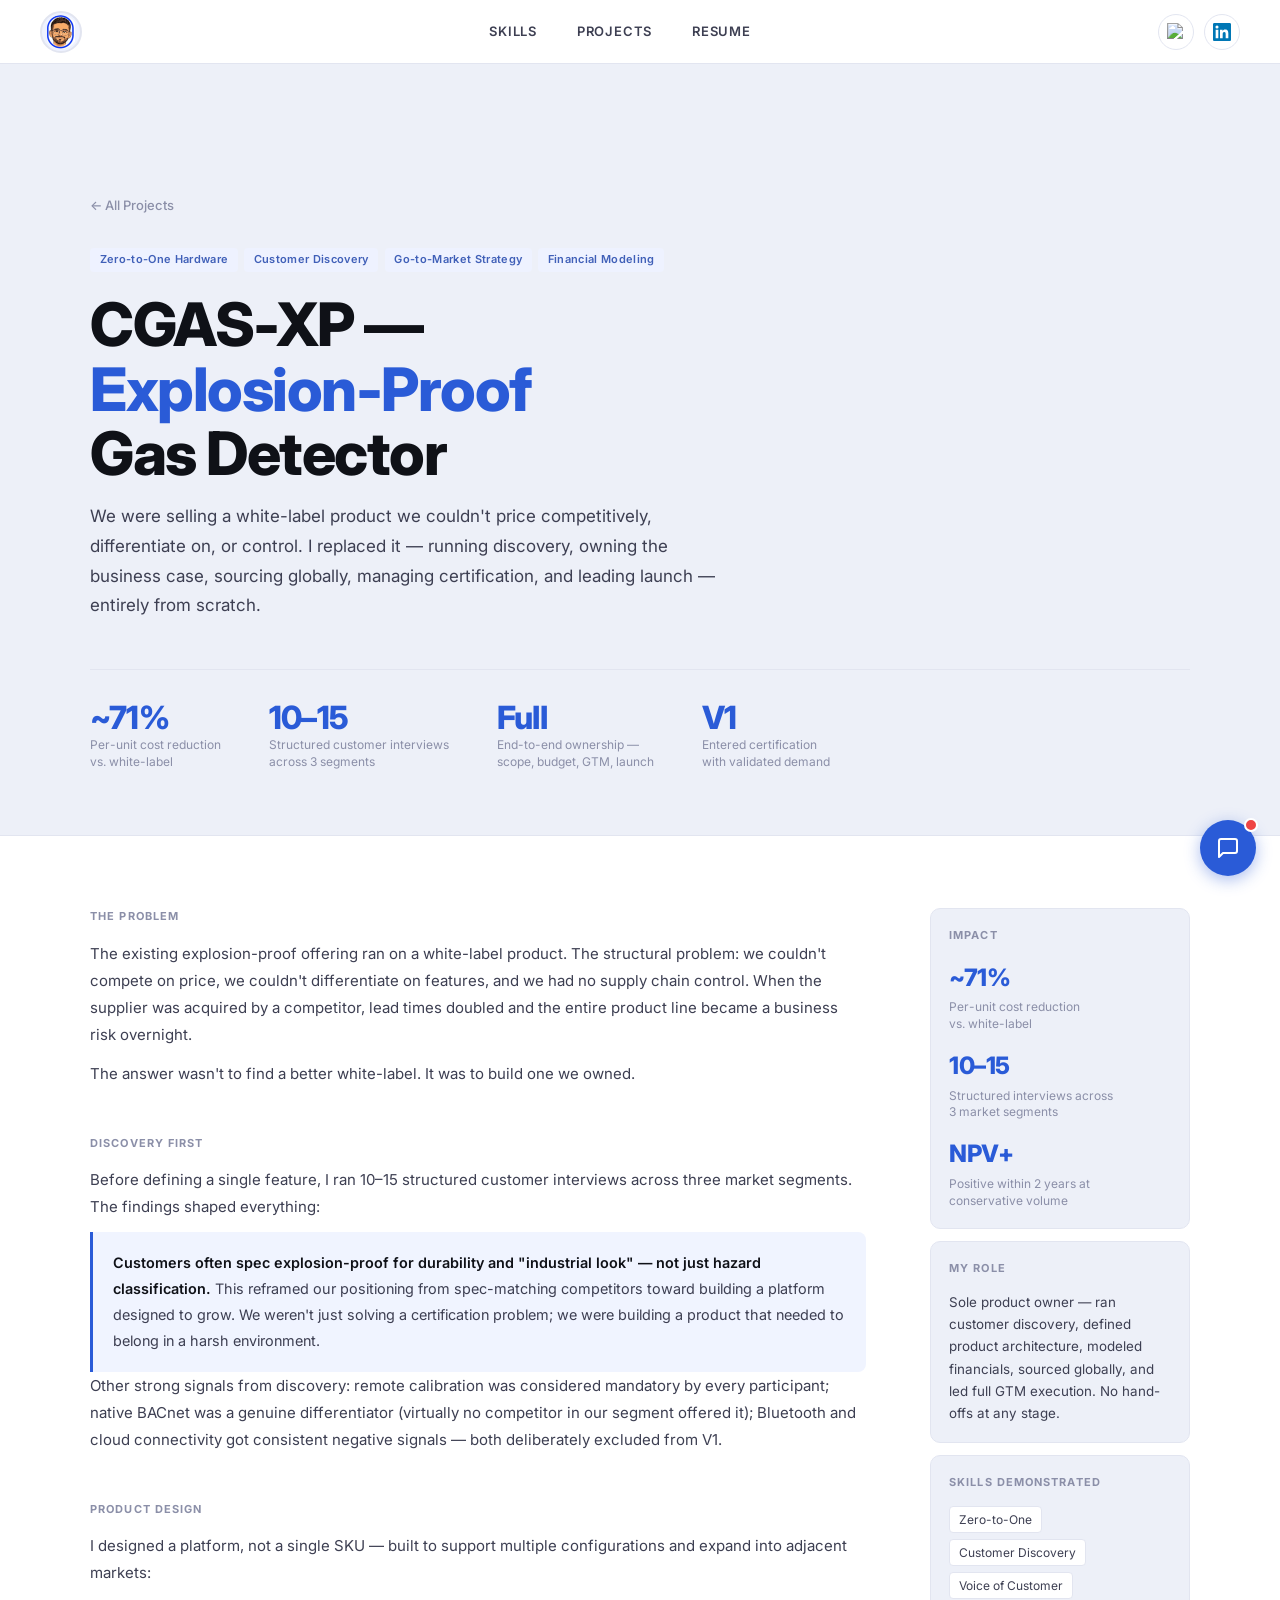
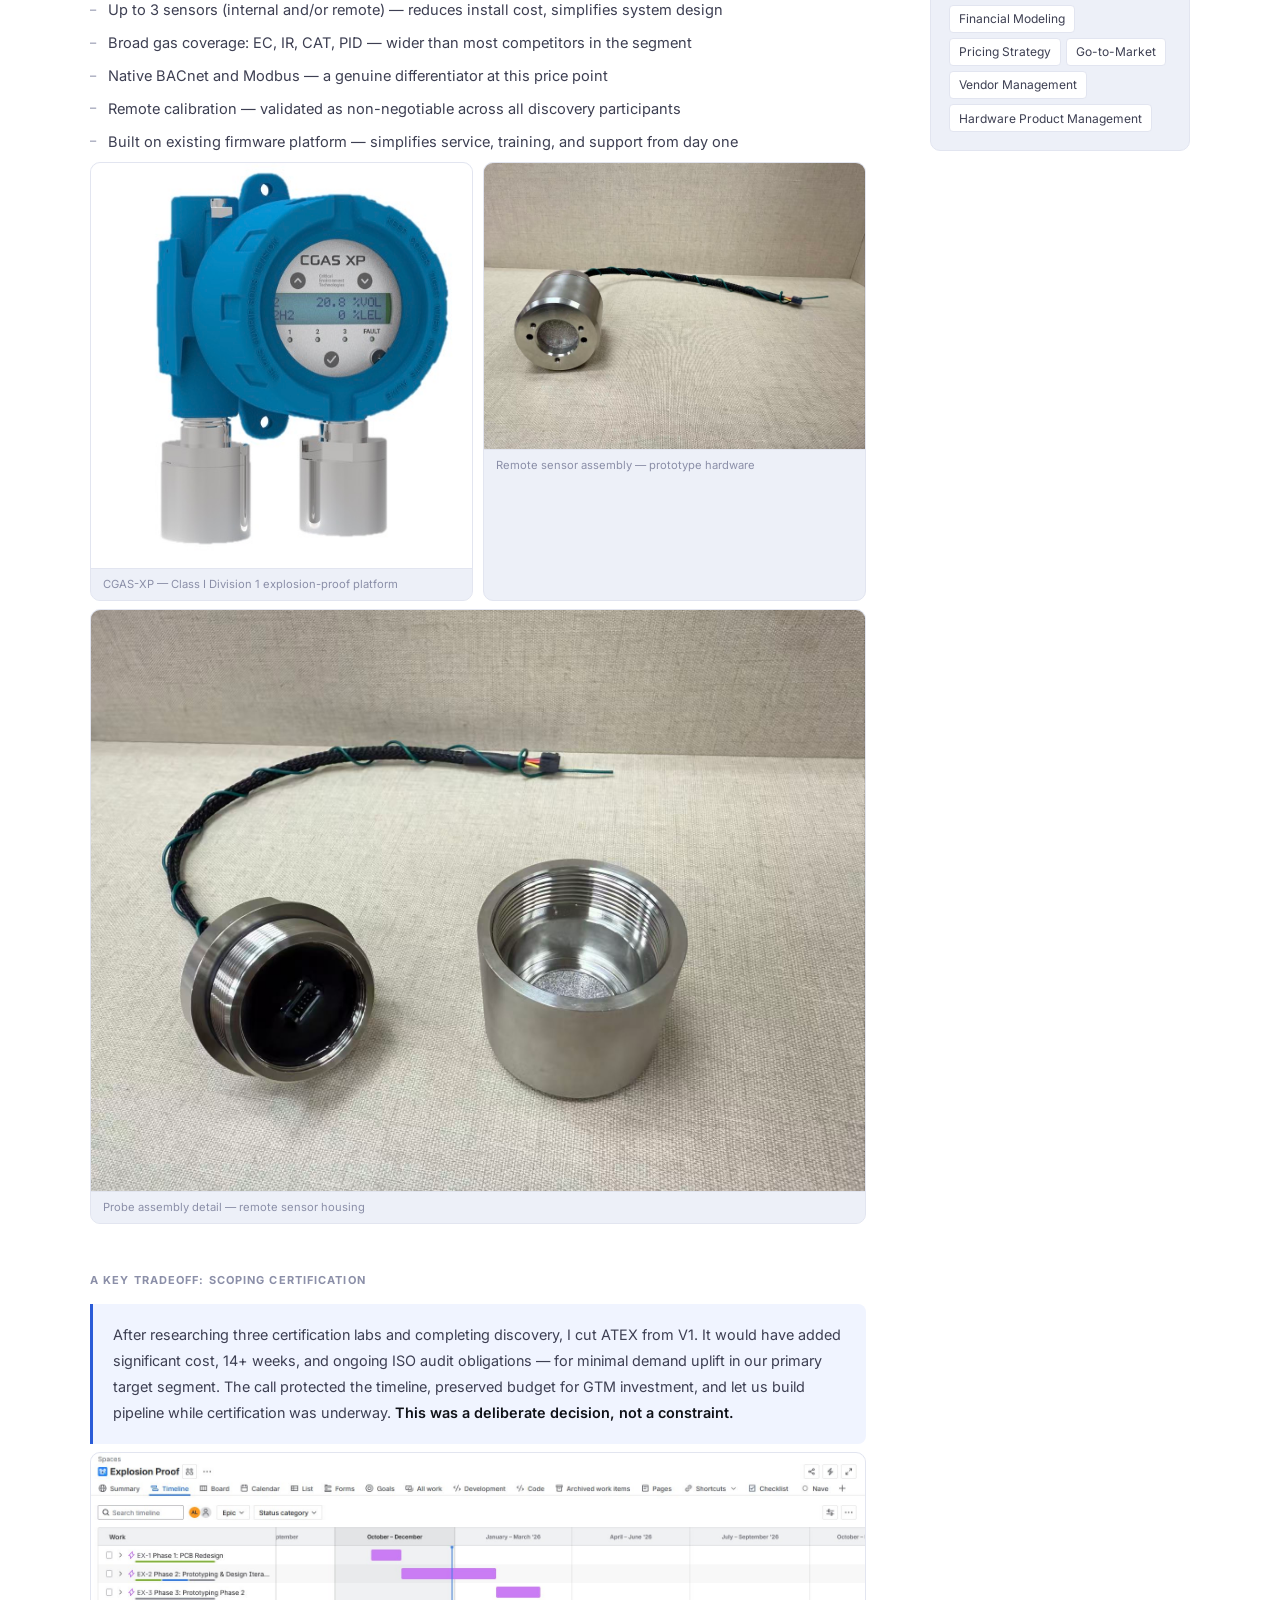
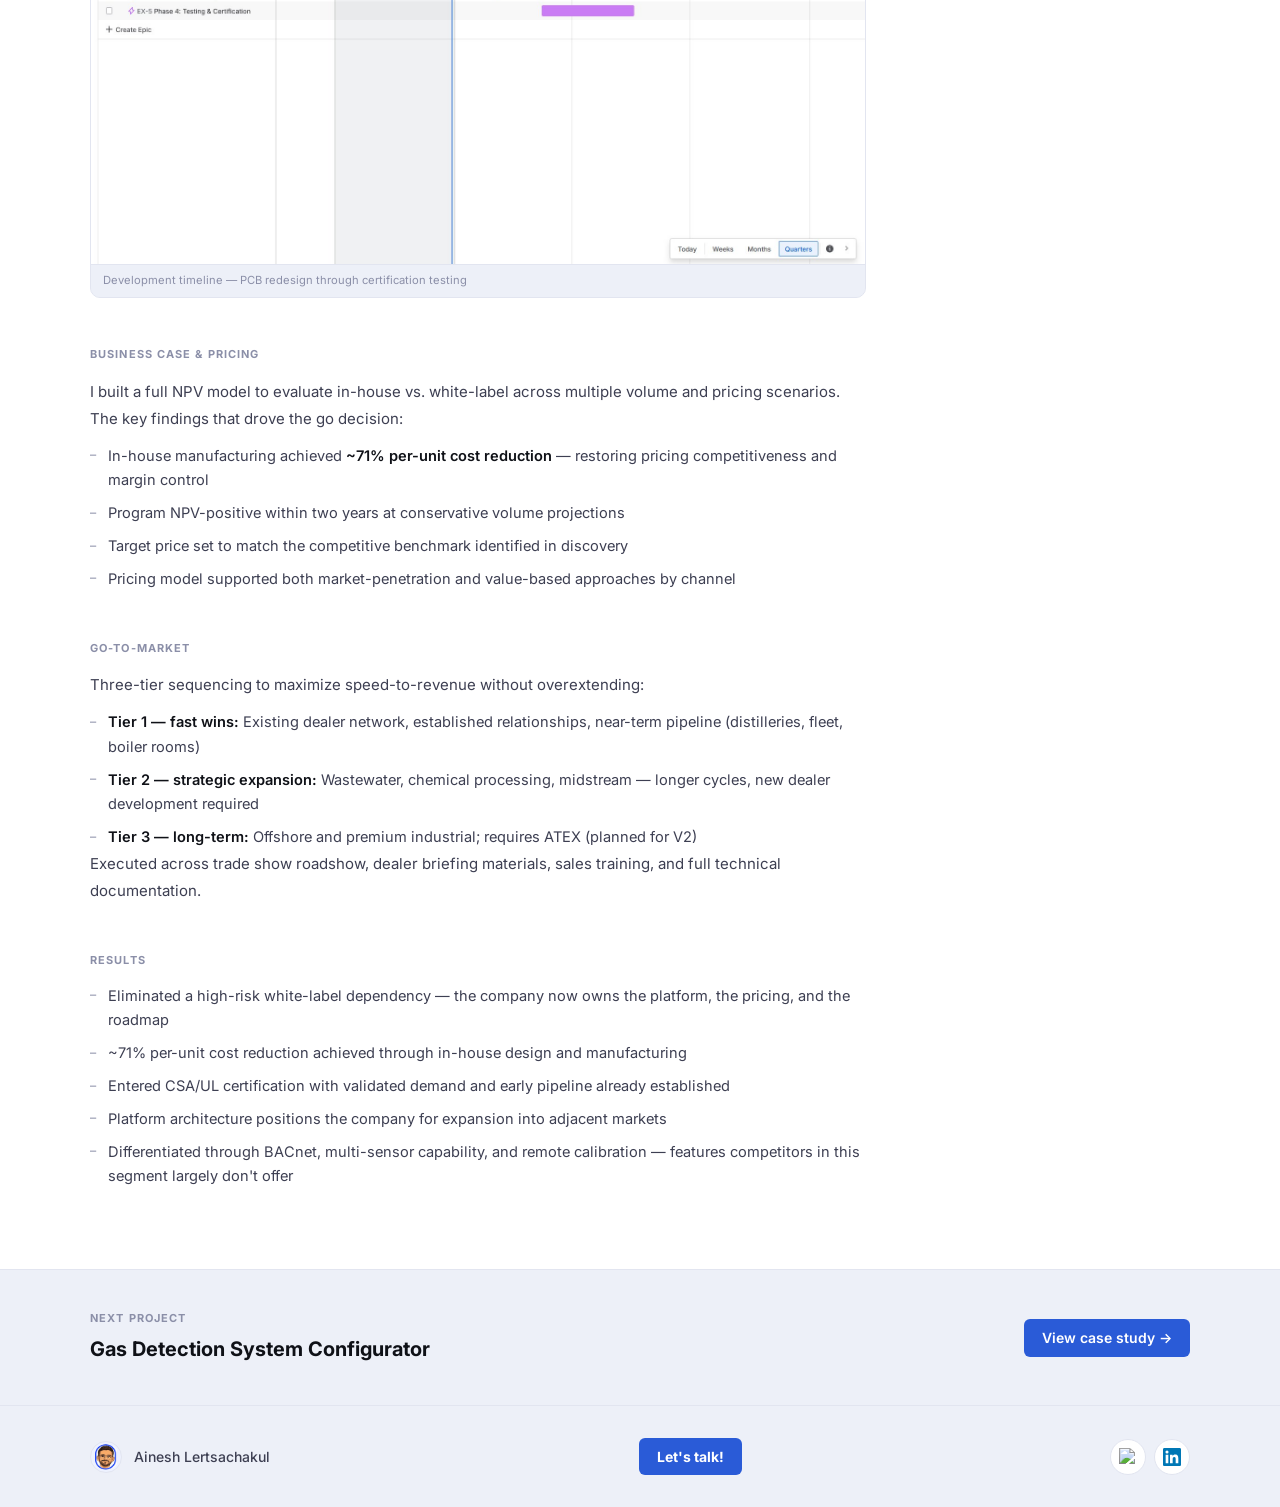
==== work/cgas-xp.html @ ec5f1018 "Add files via upload" ====
<!DOCTYPE html>
<html lang="en">
<head>
<meta charset="UTF-8"/><meta name="viewport" content="width=device-width, initial-scale=1.0"/>
<title>CGAS-XP — Ainesh Lertsachakul</title>
<link rel="preconnect" href="https://fonts.googleapis.com"/>
<link rel="preconnect" href="https://fonts.gstatic.com" crossorigin/>
<link href="https://fonts.googleapis.com/css2?family=Inter:wght@400;500;600;700;800&display=swap" rel="stylesheet"/>
<link rel="stylesheet" href="../style.css"/>
</head>
<body>
<nav class="nav">
  <a href="../index.html" class="nav-logo"><img src="../assets/avatar.png" alt="Ainesh"/></a>
  <div class="nav-center"><a href="../index.html#skills">SKILLS</a><a href="../index.html#projects">PROJECTS</a><a href="../assets/Ainesh_Lertsachakul_Resume.pdf" download="Ainesh_Lertsachakul_Resume.pdf">RESUME</a></div>
  <div class="nav-right"><a href="mailto:ainesh8@gmail.com" class="nav-icon-btn"><img src="https://cdn.prod.website-files.com/696c561ca54b8c3b01a6b89a/697062b238d113175ac10a79_vecteezy_gmail-png-icon_16716465.png" alt="Gmail"/></a><a href="https://www.linkedin.com/in/aineshlertsachakul/" target="_blank" class="nav-icon-btn"><svg viewBox="0 0 24 24" width="18" height="18" fill="#0077b5"><path d="M20.447 20.452h-3.554v-5.569c0-1.328-.027-3.037-1.852-3.037-1.853 0-2.136 1.445-2.136 2.939v5.667H9.351V9h3.414v1.561h.046c.477-.9 1.637-1.85 3.37-1.85 3.601 0 4.267 2.37 4.267 5.455v6.286zM5.337 7.433a2.062 2.062 0 01-2.063-2.065 2.064 2.064 0 112.063 2.065zm1.782 13.019H3.555V9h3.564v11.452zM22.225 0H1.771C.792 0 0 .774 0 1.729v20.542C0 23.227.792 24 1.771 24h20.451C23.2 24 24 23.227 24 22.271V1.729C24 .774 23.2 0 22.222 0h.003z"/></svg></a></div>
</nav>

<header class="case-hero">
  <div class="case-hero-inner">
    <a href="../index.html#projects" class="back">← All Projects</a>
    <div class="case-tags"><span class="case-tag">Zero-to-One Hardware</span><span class="case-tag">Customer Discovery</span><span class="case-tag">Go-to-Market Strategy</span><span class="case-tag">Financial Modeling</span></div>
    <h1 class="case-h1">CGAS-XP —<br><span class="blue">Explosion-Proof</span><br>Gas Detector</h1>
    <p class="case-sub">We were selling a white-label product we couldn't price competitively, differentiate on, or control. I replaced it — running discovery, owning the business case, sourcing globally, managing certification, and leading launch — entirely from scratch.</p>
    <div class="case-kpis">
      <div class="kpi"><span class="kpi-n">~71%</span><span class="kpi-l">Per-unit cost reduction<br>vs. white-label</span></div>
      <div class="kpi"><span class="kpi-n">10–15</span><span class="kpi-l">Structured customer interviews<br>across 3 segments</span></div>
      <div class="kpi"><span class="kpi-n">Full</span><span class="kpi-l">End-to-end ownership —<br>scope, budget, GTM, launch</span></div>
      <div class="kpi"><span class="kpi-n">V1</span><span class="kpi-l">Entered certification<br>with validated demand</span></div>
    </div>
  </div>
</header>

<section class="case-body">
  <div class="case-layout">
    <div class="case-main">

      <div class="cs">
        <h2>The Problem</h2>
        <p>The existing explosion-proof offering ran on a white-label product. The structural problem: we couldn't compete on price, we couldn't differentiate on features, and we had no supply chain control. When the supplier was acquired by a competitor, lead times doubled and the entire product line became a business risk overnight.</p>
        <p>The answer wasn't to find a better white-label. It was to build one we owned.</p>
      </div>

      <div class="cs">
        <h2>Discovery First</h2>
        <p>Before defining a single feature, I ran 10–15 structured customer interviews across three market segments. The findings shaped everything:</p>
        <div class="callout">
          <p><strong>Customers often spec explosion-proof for durability and "industrial look" — not just hazard classification.</strong> This reframed our positioning from spec-matching competitors toward building a platform designed to grow. We weren't just solving a certification problem; we were building a product that needed to belong in a harsh environment.</p>
        </div>
        <p>Other strong signals from discovery: remote calibration was considered mandatory by every participant; native BACnet was a genuine differentiator (virtually no competitor in our segment offered it); Bluetooth and cloud connectivity got consistent negative signals — both deliberately excluded from V1.</p>
      </div>

      <div class="cs">
        <h2>Product Design</h2>
        <p>I designed a platform, not a single SKU — built to support multiple configurations and expand into adjacent markets:</p>
        <ul>
          <li>Up to 3 sensors (internal and/or remote) — reduces install cost, simplifies system design</li>
          <li>Broad gas coverage: EC, IR, CAT, PID — wider than most competitors in the segment</li>
          <li>Native BACnet and Modbus — a genuine differentiator at this price point</li>
          <li>Remote calibration — validated as non-negotiable across all discovery participants</li>
          <li>Built on existing firmware platform — simplifies service, training, and support from day one</li>
        </ul>
        <div class="img-2col">
          <figure class="cs-img"><img src="../assets/cgas-xp-render.jpg" alt="CGAS-XP" loading="lazy"/><figcaption>CGAS-XP — Class I Division 1 explosion-proof platform</figcaption></figure>
          <figure class="cs-img"><img src="../assets/cgas-probe-1.jpg" alt="Remote sensor probe" loading="lazy"/><figcaption>Remote sensor assembly — prototype hardware</figcaption></figure>
        </div>
        <figure class="cs-img"><img src="../assets/cgas-probe-2.jpg" alt="Probe detail" loading="lazy"/><figcaption>Probe assembly detail — remote sensor housing</figcaption></figure>
      </div>

      <div class="cs">
        <h2>A Key Tradeoff: Scoping Certification</h2>
        <div class="callout">
          <p>After researching three certification labs and completing discovery, I cut ATEX from V1. It would have added significant cost, 14+ weeks, and ongoing ISO audit obligations — for minimal demand uplift in our primary target segment. The call protected the timeline, preserved budget for GTM investment, and let us build pipeline while certification was underway. <strong>This was a deliberate decision, not a constraint.</strong></p>
        </div>
        <figure class="cs-img"><img src="../assets/cgas-timeline.png" alt="Development timeline" loading="lazy"/><figcaption>Development timeline — PCB redesign through certification testing</figcaption></figure>
      </div>

      <div class="cs">
        <h2>Business Case & Pricing</h2>
        <p>I built a full NPV model to evaluate in-house vs. white-label across multiple volume and pricing scenarios. The key findings that drove the go decision:</p>
        <ul>
          <li>In-house manufacturing achieved <strong>~71% per-unit cost reduction</strong> — restoring pricing competitiveness and margin control</li>
          <li>Program NPV-positive within two years at conservative volume projections</li>
          <li>Target price set to match the competitive benchmark identified in discovery</li>
          <li>Pricing model supported both market-penetration and value-based approaches by channel</li>
        </ul>
      </div>

      <div class="cs">
        <h2>Go-to-Market</h2>
        <p>Three-tier sequencing to maximize speed-to-revenue without overextending:</p>
        <ul>
          <li><strong>Tier 1 — fast wins:</strong> Existing dealer network, established relationships, near-term pipeline (distilleries, fleet, boiler rooms)</li>
          <li><strong>Tier 2 — strategic expansion:</strong> Wastewater, chemical processing, midstream — longer cycles, new dealer development required</li>
          <li><strong>Tier 3 — long-term:</strong> Offshore and premium industrial; requires ATEX (planned for V2)</li>
        </ul>
        <p>Executed across trade show roadshow, dealer briefing materials, sales training, and full technical documentation.</p>
      </div>

      <div class="cs">
        <h2>Results</h2>
        <ul>
          <li>Eliminated a high-risk white-label dependency — the company now owns the platform, the pricing, and the roadmap</li>
          <li>~71% per-unit cost reduction achieved through in-house design and manufacturing</li>
          <li>Entered CSA/UL certification with validated demand and early pipeline already established</li>
          <li>Platform architecture positions the company for expansion into adjacent markets</li>
          <li>Differentiated through BACnet, multi-sensor capability, and remote calibration — features competitors in this segment largely don't offer</li>
        </ul>
      </div>

    </div>
    <aside class="case-sidebar">
      <div class="side-card">
        <h4>Impact</h4>
        <div class="s-stat"><span class="s-n">~71%</span><span class="s-l">Per-unit cost reduction<br>vs. white-label</span></div>
        <div class="s-stat"><span class="s-n">10–15</span><span class="s-l">Structured interviews across<br>3 market segments</span></div>
        <div class="s-stat"><span class="s-n">NPV+</span><span class="s-l">Positive within 2 years at<br>conservative volume</span></div>
      </div>
      <div class="side-card">
        <h4>My Role</h4>
        <p class="s-p">Sole product owner — ran customer discovery, defined product architecture, modeled financials, sourced globally, and led full GTM execution. No hand-offs at any stage.</p>
      </div>
      <div class="side-card">
        <h4>Skills Demonstrated</h4>
        <div class="s-tags"><span>Zero-to-One</span><span>Customer Discovery</span><span>Voice of Customer</span><span>Financial Modeling</span><span>Pricing Strategy</span><span>Go-to-Market</span><span>Vendor Management</span><span>Hardware Product Management</span></div>
      </div>
    </aside>
  </div>
</section>

<div class="next-band"><div class="next-inner"><div><p class="next-label">Next Project</p><p class="next-title">Gas Detection System Configurator</p></div><a href="fcs.html" class="next-btn">View case study →</a></div></div>

<footer class="footer"><div class="footer-inner"><div class="footer-brand"><img src="../assets/avatar.png" alt="Ainesh" class="footer-avatar"/><span class="footer-name">Ainesh Lertsachakul</span></div><a href="mailto:ainesh8@gmail.com" class="footer-cta">Let's talk!</a><div class="footer-icons"><a href="mailto:ainesh8@gmail.com" class="nav-icon-btn"><img src="https://cdn.prod.website-files.com/696c561ca54b8c3b01a6b89a/697062b238d113175ac10a79_vecteezy_gmail-png-icon_16716465.png" alt="Gmail"/></a><a href="https://www.linkedin.com/in/aineshlertsachakul/" target="_blank" class="nav-icon-btn"><svg viewBox="0 0 24 24" width="18" height="18" fill="#0077b5"><path d="M20.447 20.452h-3.554v-5.569c0-1.328-.027-3.037-1.852-3.037-1.853 0-2.136 1.445-2.136 2.939v5.667H9.351V9h3.414v1.561h.046c.477-.9 1.637-1.85 3.37-1.85 3.601 0 4.267 2.37 4.267 5.455v6.286zM5.337 7.433a2.062 2.062 0 01-2.063-2.065 2.064 2.064 0 112.063 2.065zm1.782 13.019H3.555V9h3.564v11.452zM22.225 0H1.771C.792 0 0 .774 0 1.729v20.542C0 23.227.792 24 1.771 24h20.451C23.2 24 24 23.227 24 22.271V1.729C24 .774 23.2 0 22.222 0h.003z"/></svg></a></div></div></footer>
<script src="../chat.js"></script>
</body>
</html>
---- style.css ----
/* ─────────────────────────────────────────
   TOKENS
───────────────────────────────────────── */
:root {
  --bg:        #ffffff;
  --bg-section:#edf0f8;
  --bg-card:   #ffffff;
  --blue:      #2a5bd7;
  --blue-dark: #1f47b0;
  --border:    #e2e5f0;
  --border-card:#dde1ef;
  --text:      #0f1117;
  --text-2:    #3d3f52;
  --text-3:    #8b8fa8;
  --sans: 'Inter', system-ui, -apple-system, sans-serif;
  --max: 1100px;
  --ease: cubic-bezier(0.22,1,0.36,1);
}

*,*::before,*::after{box-sizing:border-box;margin:0;padding:0}
html{font-size:16px;scroll-behavior:smooth}
body{font-family:var(--sans);background:var(--bg);color:var(--text);line-height:1.6;-webkit-font-smoothing:antialiased;overflow-x:hidden}
img{display:block;max-width:100%}
a{text-decoration:none;color:inherit}

/* ─────────────────────────────────────────
   NAV — white, border bottom, avatar left,
         links center, icons right
───────────────────────────────────────── */
.nav{
  position:fixed;top:0;left:0;right:0;z-index:200;
  background:rgba(255,255,255,.97);
  border-bottom:1px solid var(--border);
  height:64px;
  display:flex;align-items:center;
  padding:0 2.5rem;
}
.nav-logo{
  flex-shrink:0;
}
.nav-logo img{
  width:42px;height:42px;border-radius:50%;
  object-fit:contain;        /* don't crop the cartoon */
  object-position:center;
  background:#eef2ff;        /* fills the circle behind the transparent PNG */
  border:2px solid var(--border);
  padding:2px;               /* small breathing room so the circle isn't clipped */
}
.nav-center{
  flex:1;display:flex;align-items:center;justify-content:center;
  gap:2.5rem;
}
.nav-center a{
  font-size:.8125rem;font-weight:600;
  letter-spacing:.06em;text-transform:uppercase;
  color:var(--text-2);transition:color .15s;
}
.nav-center a:hover{color:var(--text)}
.nav-right{
  flex-shrink:0;display:flex;align-items:center;gap:.625rem;
}
.nav-icon-btn{
  width:36px;height:36px;
  border-radius:50%;border:1px solid var(--border);
  display:flex;align-items:center;justify-content:center;
  transition:border-color .15s,background .15s;
  background:var(--bg);
}
.nav-icon-btn:hover{border-color:var(--blue);background:#f0f4ff}
.nav-icon-btn img{width:18px;height:18px;object-fit:contain}

/* ─────────────────────────────────────────
   HERO — light grey bg, big black headline,
          "Product." in blue, photo right
───────────────────────────────────────── */
.hero{
  background:var(--bg-section);
  min-height:calc(100vh - 64px);
  margin-top:64px;
  display:flex;align-items:center;
  padding:4rem 2.5rem;
  border-bottom:1px solid var(--border);
}
.hero-inner{
  max-width:var(--max);margin:0 auto;width:100%;
  display:grid;grid-template-columns:1fr 380px;
  gap:4rem;align-items:center;
}
.hero-h1{
  font-size:clamp(3rem,6vw,5rem);
  font-weight:800;line-height:1.0;
  letter-spacing:-.025em;color:var(--text);
  margin-bottom:1.5rem;
}
.hero-h1 .blue{color:var(--blue)}
.hero-body{
  font-size:1rem;font-weight:400;
  color:var(--text-2);line-height:1.75;
  max-width:520px;margin-bottom:2rem;
}
.hero-body strong{color:var(--text);font-weight:600}
.hero-btn{
  display:inline-flex;align-items:center;gap:.5rem;
  background:var(--blue);color:#fff;
  font-size:.9rem;font-weight:600;
  padding:.7rem 1.625rem;border-radius:6px;
  transition:background .15s;
}
.hero-btn:hover{background:var(--blue-dark)}
.hero-photo{
  border-radius:14px;overflow:hidden;
  aspect-ratio:3/4;background:#dde1ef;
  box-shadow:0 4px 32px rgba(0,0,0,.08);
}
.hero-photo img{
  width:100%;height:100%;
  object-fit:cover;object-position:center top;
}

/* ─────────────────────────────────────────
   STATS BAR
───────────────────────────────────────── */
.stats{border-bottom:1px solid var(--border);background:var(--bg)}
.stats-inner{
  max-width:var(--max);margin:0 auto;padding:0 2.5rem;
  display:grid;grid-template-columns:repeat(4,1fr);
}
.stat{
  padding:1.5rem 1.5rem 1.5rem 0;
  border-right:1px solid var(--border);
  display:flex;flex-direction:column;gap:.2rem;
}
.stat:first-child{padding-left:0}
.stat:last-child{border-right:none}
.stat:not(:first-child){padding-left:1.5rem}
.stat-n{
  font-size:1.875rem;font-weight:800;
  letter-spacing:-.025em;color:var(--blue);line-height:1;
}
.stat-l{font-size:.78rem;color:var(--text-3);line-height:1.4;font-weight:400}

/* ─────────────────────────────────────────
   SKILLS SECTION — left text, right carousel
───────────────────────────────────────── */
.skills{
  background:var(--bg-section);
  padding:5rem 0;
  border-bottom:1px solid var(--border);
  overflow:hidden;
}
.skills-top{
  max-width:var(--max);margin:0 auto 2.5rem;padding:0 2.5rem;
  display:grid;grid-template-columns:300px 1fr;
  gap:3rem;align-items:center;
}
.skills-label{
  font-size:.6875rem;font-weight:700;
  letter-spacing:.12em;text-transform:uppercase;
  color:var(--text-3);margin-bottom:.625rem;
}
.skills-hed{
  font-size:clamp(1.75rem,3vw,2.25rem);
  font-weight:800;letter-spacing:-.02em;
  color:var(--text);margin-bottom:.875rem;
  line-height:1.15;
}
.skills-sub{
  font-size:.9375rem;font-weight:400;
  color:var(--text-2);line-height:1.7;
}

/* Carousel track */
.carousel-wrap{position:relative;padding:0 2.5rem;overflow:hidden}
.carousel-track{
  display:flex;gap:1.25rem;
  width:max-content;
  animation:carousel-scroll 40s linear infinite;
  cursor:default;
}
.carousel-track:hover{animation-play-state:paused}
@keyframes carousel-scroll{
  0%{transform:translateX(0)}
  100%{transform:translateX(-50%)}
}

.skill-card{
  flex:0 0 240px;
  background:var(--bg-card);
  border:1px solid var(--border-card);
  border-radius:12px;
  padding:1.75rem 1.5rem;
  transition:box-shadow .2s,border-color .2s;
  user-select:none;
}
.skill-card:hover{
  box-shadow:0 4px 20px rgba(42,91,215,.1);
  border-color:#b8c8f0;
}
.skill-icon{
  width:52px;height:52px;
  border-radius:10px;
  background:#eef2ff;
  display:flex;align-items:center;justify-content:center;
  margin-bottom:1.125rem;
}
.skill-icon svg{
  width:24px;height:24px;
  stroke:var(--blue);fill:none;stroke-width:1.75;
  stroke-linecap:round;stroke-linejoin:round;
}
.skill-card h3{
  font-size:.9375rem;font-weight:700;
  color:var(--blue);margin-bottom:.4rem;
}
.skill-card p{
  font-size:.8125rem;font-weight:400;
  color:var(--text-2);line-height:1.6;
}

/* dots removed — auto-scroll used instead */

/* ─────────────────────────────────────────
   PROJECTS SECTION
───────────────────────────────────────── */
.projects{
  background:var(--bg);
  padding:5rem 2.5rem;
  border-bottom:1px solid var(--border);
}
.projects-inner{max-width:var(--max);margin:0 auto}
.projects-header{
  display:flex;align-items:flex-end;
  justify-content:space-between;
  margin-bottom:.875rem;flex-wrap:wrap;gap:1rem;
}
.projects-hed{
  font-size:clamp(1.75rem,3vw,2.25rem);
  font-weight:800;letter-spacing:-.02em;
  color:var(--text);line-height:1.15;
}
.projects-contact{
  font-size:.875rem;font-weight:500;
  color:var(--blue);border-bottom:1px solid #b8c8f0;
  padding-bottom:1px;transition:color .15s,border-color .15s;
}
.projects-contact:hover{color:var(--blue-dark);border-color:var(--blue-dark)}
.projects-sub{
  font-size:.9375rem;font-weight:400;
  color:var(--text-2);max-width:640px;
  line-height:1.7;margin-bottom:2.5rem;
}
.proj-list{display:flex;flex-direction:column}

.proj-row{
  display:grid;
  grid-template-columns:36px 1fr 200px auto;
  gap:0 1.5rem;align-items:center;
  padding:1.5rem .75rem;
  border-top:1px solid var(--border);
  border-radius:8px;
  margin:0 -.75rem;
  transition:background .15s;
  cursor:pointer;
}
.proj-row:last-child{border-bottom:1px solid var(--border);margin-bottom:0}
.proj-row:hover{background:#f5f7ff}
.proj-row:hover .proj-arrow{opacity:1;transform:translateX(4px);color:var(--blue)}

.proj-thumb{
  width:200px;height:130px;
  border-radius:8px;overflow:hidden;
  border:1px solid var(--border);
  background:var(--bg-section);
  flex-shrink:0;
}
.proj-thumb img{
  width:100%;height:100%;
  object-fit:cover;
  object-position:top left;   /* default — overridden per card below */
  transition:transform .3s ease;
}
.proj-row:hover .proj-thumb img{transform:scale(1.04)}

/* Per-project thumbnail positioning */
.proj-thumb--cis img     { object-fit:contain; object-position:center; background:#fff; padding:8px; }
.proj-thumb--cgas img    { object-fit:contain; object-position:center; background:#e8f4ff; }
.proj-thumb--fcs img     { object-fit:cover;   object-position:top left; }
.proj-thumb--shop img    { object-fit:cover;   object-position:top center; }

/* Mobile: show thumbnails inline above metrics, smaller */
@media(max-width:760px){
  .proj-row{
    grid-template-columns:28px 1fr auto;
    gap:0 1rem;
  }
  .proj-thumb{
    display:none;
  }
  .proj-body-thumb{
    display:block;
    width:100%;
    height:110px;
    border-radius:8px;
    overflow:hidden;
    border:1px solid var(--border);
    background:var(--bg-section);
    margin-bottom:.75rem;
  }
  .proj-body-thumb img{
    width:100%;height:100%;
    object-fit:cover;
    object-position:top left;
  }
  .proj-body-thumb.proj-thumb--cis img  { object-fit:contain; object-position:center; background:#fff; padding:6px; }
  .proj-body-thumb.proj-thumb--cgas img { object-fit:contain; object-position:center; background:#e8f4ff; }
  .proj-body-thumb.proj-thumb--shop img { object-fit:cover; object-position:top center; }
}
@media(min-width:761px){
  .proj-body-thumb{ display:none; }
}
  color:var(--text-3);padding-top:.15rem;font-variant-numeric:tabular-nums;
}
.proj-body{min-width:0}
.proj-tags{display:flex;flex-wrap:wrap;gap:.35rem;margin-bottom:.55rem}
.proj-tag{
  font-size:.6875rem;font-weight:600;
  letter-spacing:.03em;
  background:#eef2ff;color:#4060b8;
  padding:.2rem .6rem;border-radius:4px;
}
.proj-title{
  font-size:clamp(1rem,1.75vw,1.25rem);
  font-weight:700;color:var(--text);
  line-height:1.3;margin-bottom:.4rem;
  letter-spacing:-.01em;
}
.proj-hook{
  font-size:.875rem;font-weight:400;
  color:var(--text-2);line-height:1.65;
  max-width:600px;margin-bottom:.75rem;
}
.proj-metrics{display:flex;flex-wrap:wrap;gap:1.25rem}
.proj-metrics span{font-size:.78rem;color:var(--text-3)}
.proj-metrics strong{color:var(--text-2);font-weight:600}
.proj-arrow{
  font-size:1.25rem;color:var(--text-3);
  opacity:0;transition:opacity .2s,transform .2s var(--ease),color .2s;
  flex-shrink:0;padding-top:.1rem;
}

/* ─────────────────────────────────────────
   FOOTER
───────────────────────────────────────── */
.footer{
  background:var(--bg-section);
  border-top:1px solid var(--border);
  padding:2rem 2.5rem;
}
.footer-inner{
  max-width:var(--max);margin:0 auto;
  display:flex;align-items:center;
  justify-content:space-between;
  flex-wrap:wrap;gap:1rem;
}
.footer-brand{display:flex;align-items:center;gap:.75rem}
.footer-avatar{
  width:32px;height:32px;border-radius:50%;
  object-fit:contain;
  object-position:center;
  border:1.5px solid var(--border);
  background:#eef2ff;
  padding:2px;
}
.footer-name{font-size:.875rem;font-weight:500;color:var(--text-2)}
.footer-cta{
  font-size:.875rem;font-weight:700;
  background:var(--blue);color:#fff;
  padding:.45rem 1.125rem;border-radius:6px;
  transition:background .15s;
}
.footer-cta:hover{background:var(--blue-dark)}
.footer-icons{display:flex;gap:.5rem}

/* ─────────────────────────────────────────
   AHR VEGAS STRIP
───────────────────────────────────────── */
.ahr-strip{
  background:var(--bg);
  border-bottom:1px solid var(--border);
  padding:3rem 2.5rem;
}
.ahr-inner{
  max-width:var(--max);margin:0 auto;
  display:grid;grid-template-columns:480px 1fr;
  gap:3rem;align-items:center;
}
.ahr-photo{
  border-radius:12px;overflow:hidden;
  border:1px solid var(--border);
  box-shadow:0 4px 24px rgba(0,0,0,.07);
  aspect-ratio:4/3;
}
.ahr-photo img{
  width:100%;height:100%;object-fit:cover;object-position:center center;
}
@media(max-width:860px){
  .ahr-inner{grid-template-columns:1fr}
  .ahr-photo{aspect-ratio:16/9}
  .ahr-photo img{object-position:center 40%}
}
@media(max-width:600px){
  .ahr-photo{aspect-ratio:4/3}
  .ahr-photo img{object-position:center 35%}
}
  font-size:.6875rem;font-weight:700;
  letter-spacing:.1em;text-transform:uppercase;
  color:var(--blue);margin-bottom:.625rem;
}
.ahr-headline{
  font-size:1.375rem;font-weight:800;
  color:var(--text);line-height:1.25;
  letter-spacing:-.015em;margin-bottom:.875rem;
}
.ahr-body{
  font-size:.9375rem;font-weight:400;
  color:var(--text-2);line-height:1.75;
}
@media(max-width:860px){
  .ahr-inner{grid-template-columns:1fr}
  .ahr-photo{aspect-ratio:16/9}
}
@media(max-width:600px){
  .ahr-strip{padding:2.5rem 1.25rem}
}

.case-hero{
  background:var(--bg-section);
  padding:8rem 2.5rem 4rem;
  border-bottom:1px solid var(--border);
  margin-top:64px;
}
.case-hero-inner{max-width:var(--max);margin:0 auto}
.back{
  display:inline-flex;align-items:center;gap:.35rem;
  font-size:.8125rem;font-weight:500;
  color:var(--text-3);margin-bottom:2rem;
  transition:color .15s;
}
.back:hover{color:var(--blue)}
.case-tags{display:flex;flex-wrap:wrap;gap:.4rem;margin-bottom:1.25rem}
.case-tag{
  font-size:.6875rem;font-weight:600;
  background:#eef2ff;color:#4060b8;
  padding:.2rem .6rem;border-radius:4px;letter-spacing:.03em;
}
.case-h1{
  font-size:clamp(2.25rem,5vw,3.75rem);
  font-weight:800;line-height:1.08;
  letter-spacing:-.025em;color:var(--text);
  margin-bottom:1rem;
}
.case-h1 .blue{color:var(--blue)}
.case-sub{
  font-size:1.0625rem;font-weight:400;
  color:var(--text-2);line-height:1.75;
  max-width:640px;margin-bottom:3rem;
}
.case-kpis{
  display:flex;flex-wrap:wrap;gap:3rem;
  padding-top:2rem;border-top:1px solid var(--border);
}
.kpi{display:flex;flex-direction:column;gap:.2rem}
.kpi-n{
  font-size:2rem;font-weight:800;
  letter-spacing:-.025em;color:var(--blue);line-height:1;
}
.kpi-l{font-size:.75rem;color:var(--text-3);line-height:1.4}

/* Case body */
.case-body{padding:4.5rem 2.5rem 5rem;background:var(--bg)}
.case-layout{
  max-width:var(--max);margin:0 auto;
  display:grid;grid-template-columns:1fr 260px;
  gap:4rem;align-items:start;
}
.case-main{display:flex;flex-direction:column;gap:3rem}

.cs h2{
  font-size:.6875rem;font-weight:700;
  letter-spacing:.1em;text-transform:uppercase;
  color:var(--text-3);margin-bottom:.875rem;
}
.cs p{
  font-size:.9375rem;font-weight:400;
  color:var(--text-2);line-height:1.8;margin-bottom:.75rem;
}
.cs p:last-child{margin-bottom:0}
.cs ul{list-style:none;display:flex;flex-direction:column;gap:.5rem}
.cs li{
  font-size:.9125rem;font-weight:400;
  color:var(--text-2);line-height:1.7;
  padding-left:1.125rem;position:relative;
}
.cs li::before{
  content:'–';position:absolute;left:0;
  color:var(--text-3);top:.05em;font-size:.85em;
}
.cs li strong{color:var(--text);font-weight:600}
.callout{
  background:#f0f4ff;
  border-left:3px solid var(--blue);
  padding:1.125rem 1.25rem;
  border-radius:0 8px 8px 0;
}
.callout p{font-size:.9rem!important;color:var(--text-2)!important}
.callout strong{color:var(--text)!important;font-weight:600}
.cs-img{
  border:1px solid var(--border);border-radius:10px;
  overflow:hidden;background:var(--bg-section);margin-top:.5rem;
}
.cs-img img{width:100%;display:block}
.cs-img figcaption{
  font-size:.7rem;color:var(--text-3);
  padding:.5rem .75rem;
  background:var(--bg-section);border-top:1px solid var(--border);
  line-height:1.4;
}
.img-2col{
  display:grid;grid-template-columns:1fr 1fr;
  gap:.625rem;margin-top:.5rem;
}
.img-2col .cs-img{margin-top:0}

/* Sidebar */
.case-sidebar{
  position:sticky;top:80px;
  display:flex;flex-direction:column;gap:.75rem;
}
.side-card{
  background:var(--bg-section);
  border:1px solid var(--border);
  border-radius:10px;padding:1.125rem;
}
.side-card h4{
  font-size:.6875rem;font-weight:700;
  letter-spacing:.1em;text-transform:uppercase;
  color:var(--text-3);margin-bottom:.875rem;
}
.s-stat{display:flex;flex-direction:column;gap:.15rem;margin-bottom:.875rem}
.s-stat:last-child{margin-bottom:0}
.s-n{font-size:1.5rem;font-weight:800;letter-spacing:-.02em;color:var(--blue)}
.s-l{font-size:.75rem;color:var(--text-3);line-height:1.4}
.s-p{font-size:.8375rem;color:var(--text-2);line-height:1.65}
.s-tags{display:flex;flex-wrap:wrap;gap:.35rem}
.s-tags span{
  font-size:.75rem;color:var(--text-2);
  border:1px solid var(--border);
  padding:.2rem .55rem;border-radius:4px;background:var(--bg);
}

/* Next project */
.next-band{
  border-top:1px solid var(--border);
  padding:2.5rem 2.5rem;
  background:var(--bg-section);
}
.next-inner{
  max-width:var(--max);margin:0 auto;
  display:flex;align-items:center;
  justify-content:space-between;gap:2rem;
}
.next-label{
  font-size:.6875rem;font-weight:700;
  letter-spacing:.1em;text-transform:uppercase;
  color:var(--text-3);margin-bottom:.35rem;
}
.next-title{
  font-size:1.25rem;font-weight:700;
  color:var(--text);
}
.next-btn{
  display:inline-flex;align-items:center;gap:.4rem;
  font-size:.875rem;font-weight:600;
  background:var(--blue);color:#fff;
  padding:.5rem 1.125rem;border-radius:6px;
  white-space:nowrap;transition:background .15s;
}
.next-btn:hover{background:var(--blue-dark)}

/* ─────────────────────────────────────────
   RESPONSIVE
───────────────────────────────────────── */
@media(max-width:900px){
  .hero-inner{grid-template-columns:1fr}
  .hero-photo{display:none}
  .stats-inner{grid-template-columns:1fr 1fr}
  .stat:nth-child(2){border-right:none}
  .stat:nth-child(3){border-top:1px solid var(--border)}
  .stat:nth-child(4){border-top:1px solid var(--border);border-right:none}
  .skills-top{grid-template-columns:1fr}
  .case-layout{grid-template-columns:1fr}
  .case-sidebar{position:static;display:grid;grid-template-columns:1fr 1fr;gap:.75rem}
}
@media(max-width:600px){
  /* Layout padding */
  .nav,.hero,.case-hero,.skills,.projects,.case-body,.next-band,.footer{padding-left:1rem;padding-right:1rem}
  .stats-inner{padding:0 1rem;grid-template-columns:1fr 1fr}
  .carousel-wrap{padding:0 1rem}

  /* Nav */
  .nav-center{display:none}

  /* Hero */
  .hero{padding:3rem 1rem}
  .hero-h1{font-size:clamp(2.25rem,10vw,3.5rem)}
  .hero-body{font-size:.9375rem}

  /* Stats */
  .stat-n{font-size:1.5rem}
  .stat-l{font-size:.72rem}
  .stat{padding:1.25rem 1rem 1.25rem 0}
  .stat:not(:first-child){padding-left:1rem}

  /* AHR strip */
  .ahr-strip{padding:2rem 1rem}
  .ahr-headline{font-size:1.1rem}
  .ahr-body{font-size:.875rem}

  /* Carousel - slower and smaller on phone */
  .carousel-track{animation-duration:55s}
  .skill-card{flex:0 0 200px;padding:1.25rem 1.125rem}

  /* Projects */
  .proj-row{padding:1.25rem .5rem;margin:0 -.5rem}
  .proj-title{font-size:.9375rem}
  .proj-hook{font-size:.8125rem}
  .proj-metrics span{font-size:.72rem}
  .proj-num{font-size:.75rem}

  /* Case study pages */
  .case-sidebar{grid-template-columns:1fr}
  .img-2col{grid-template-columns:1fr}
  .next-inner{flex-direction:column;align-items:flex-start}
  .case-kpis{gap:1.25rem;flex-wrap:wrap}
  .kpi-n{font-size:1.5rem}
  .case-h1{font-size:clamp(1.75rem,8vw,3rem)}
  .case-sub{font-size:.9375rem}

  /* Footer */
  .footer-inner{flex-direction:column;align-items:flex-start;gap:.875rem}

  /* Case study pages */
  .case-hero{padding:5rem 1rem 2.5rem}
  .case-kpis{gap:1rem}
  .kpi{min-width:calc(50% - .5rem)}
  .next-band{padding:1.75rem 1rem}
  .side-card{padding:.875rem}
  .cs-img figcaption{font-size:.65rem}
  .callout{padding:.875rem 1rem}
}
@media(max-width:380px){
  .hero-h1{font-size:2rem}
  .stat-n{font-size:1.25rem}
  .skill-card{flex:0 0 180px}
  .proj-title{font-size:.875rem}
}
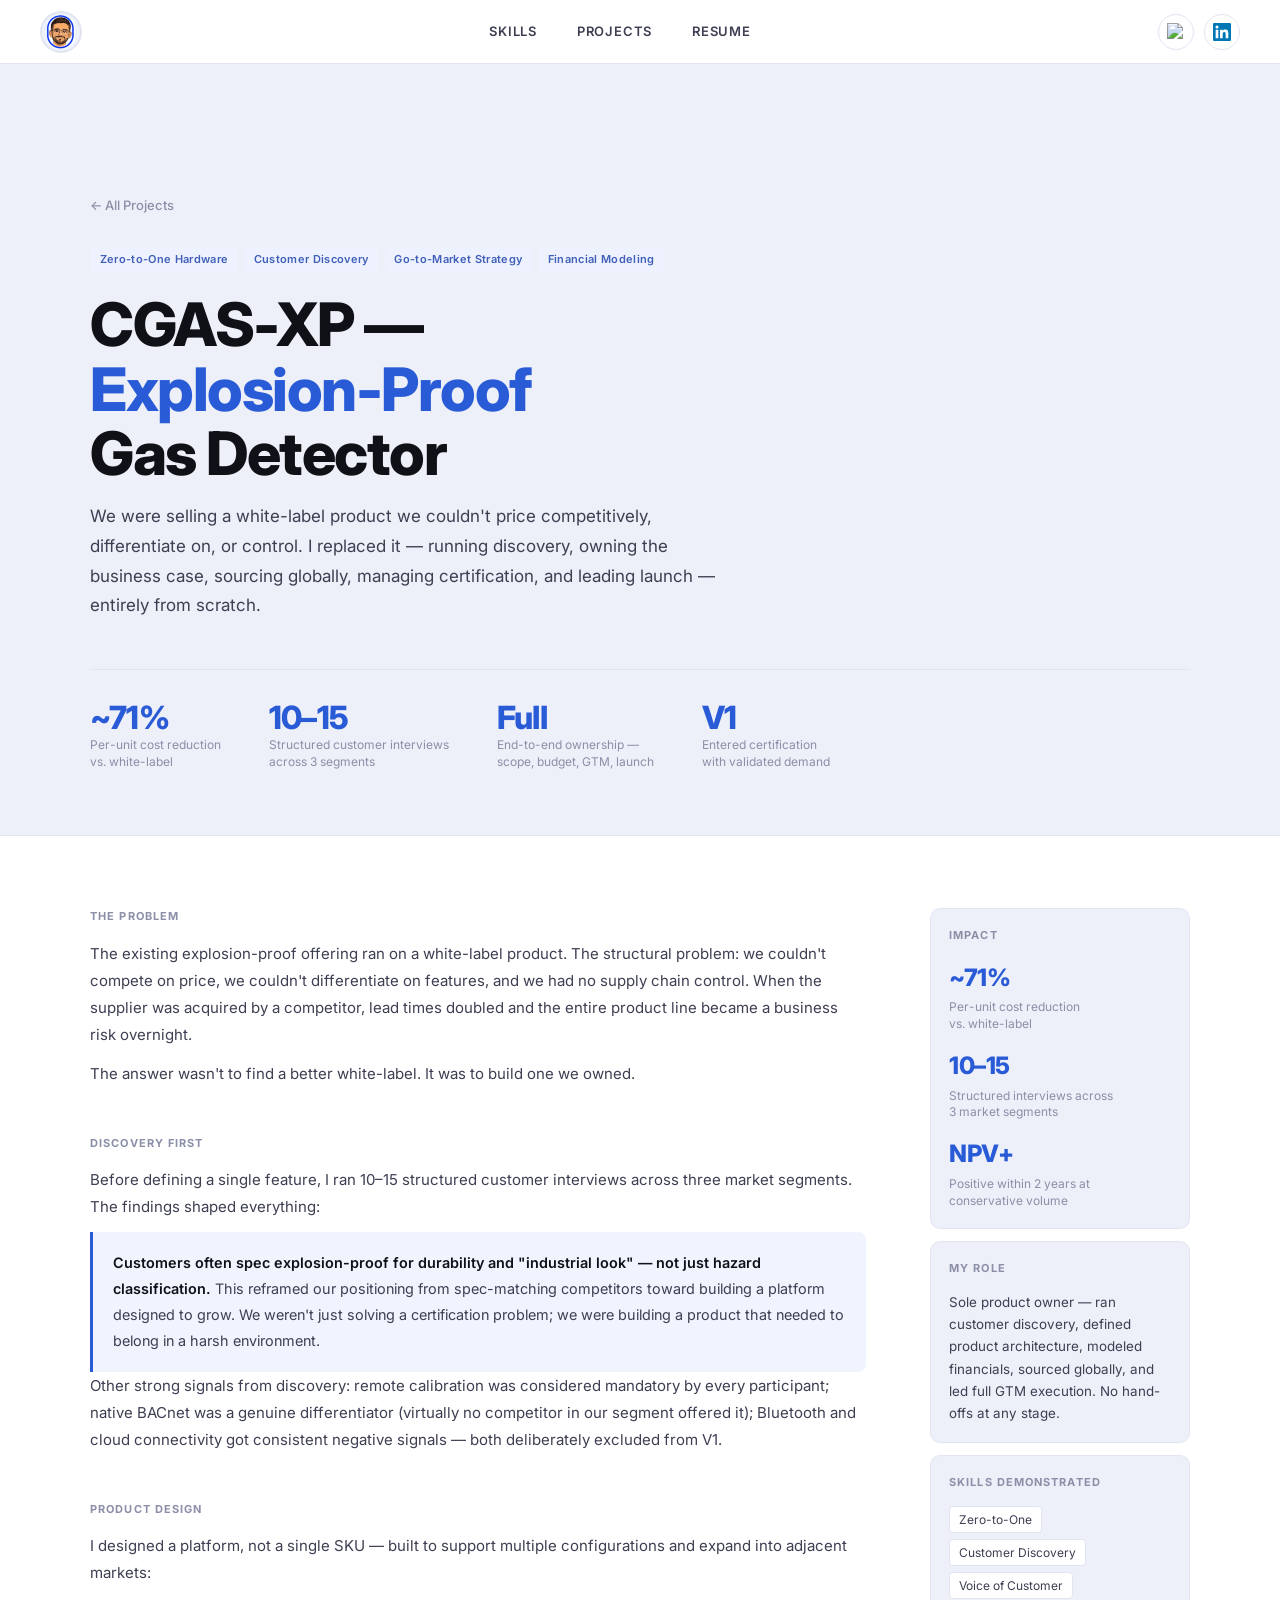
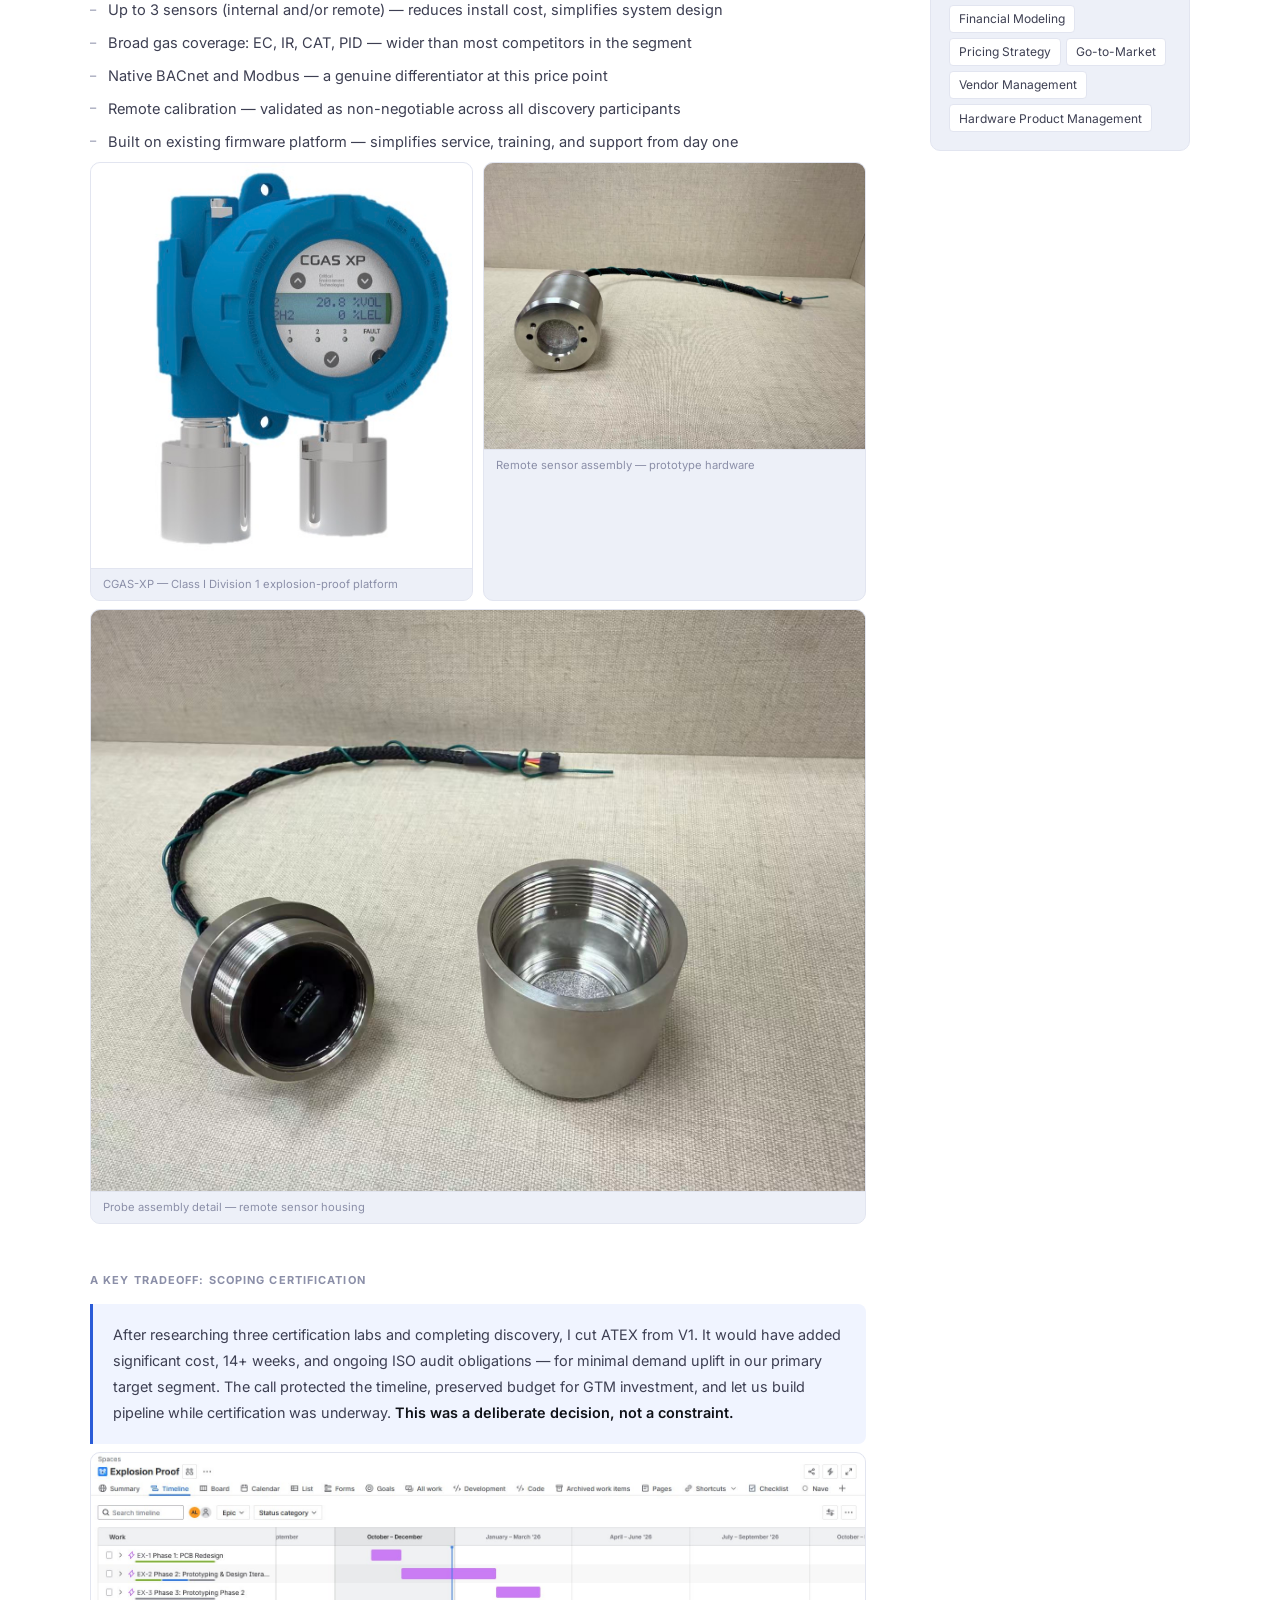
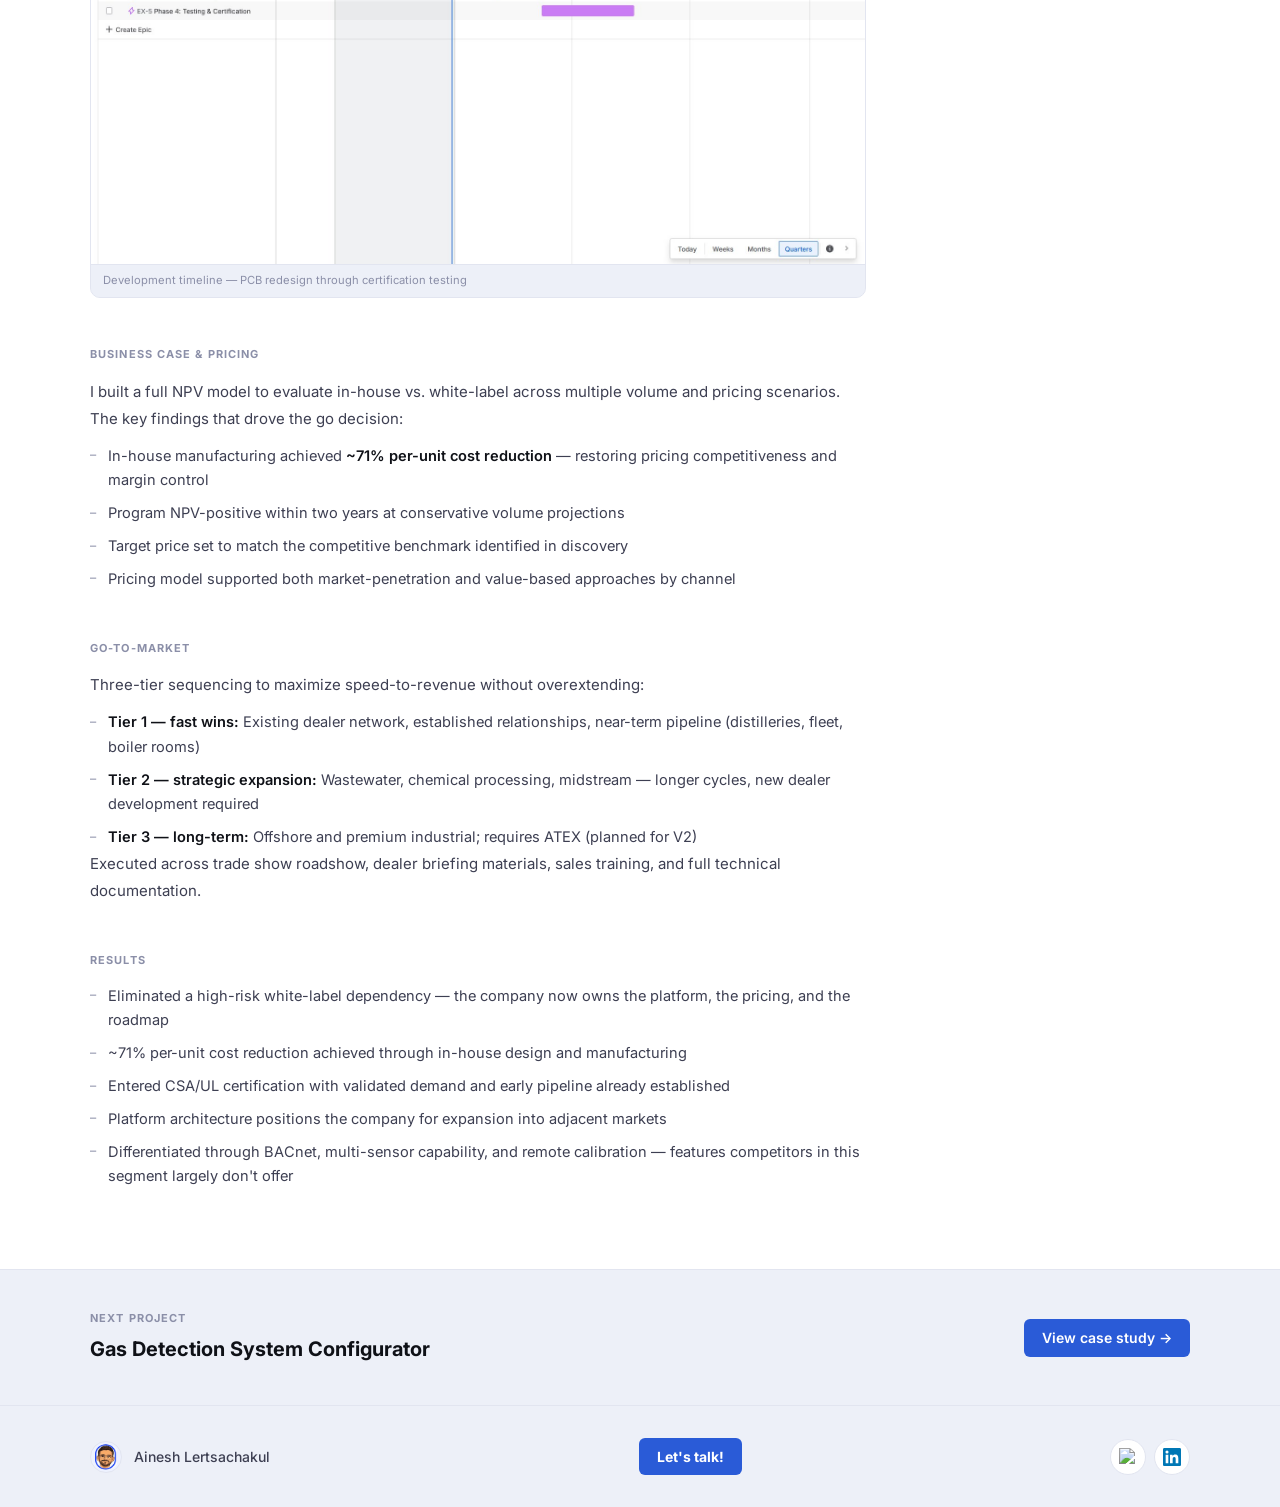
==== commit 8a7275b5: "Add files via upload" ====
--- a/work/cgas-xp.html
+++ b/work/cgas-xp.html
@@ -130,6 +130,5 @@
 <div class="next-band"><div class="next-inner"><div><p class="next-label">Next Project</p><p class="next-title">Gas Detection System Configurator</p></div><a href="fcs.html" class="next-btn">View case study →</a></div></div>
 
 <footer class="footer"><div class="footer-inner"><div class="footer-brand"><img src="../assets/avatar.png" alt="Ainesh" class="footer-avatar"/><span class="footer-name">Ainesh Lertsachakul</span></div><a href="mailto:ainesh8@gmail.com" class="footer-cta">Let's talk!</a><div class="footer-icons"><a href="mailto:ainesh8@gmail.com" class="nav-icon-btn"><img src="https://cdn.prod.website-files.com/696c561ca54b8c3b01a6b89a/697062b238d113175ac10a79_vecteezy_gmail-png-icon_16716465.png" alt="Gmail"/></a><a href="https://www.linkedin.com/in/aineshlertsachakul/" target="_blank" class="nav-icon-btn"><svg viewBox="0 0 24 24" width="18" height="18" fill="#0077b5"><path d="M20.447 20.452h-3.554v-5.569c0-1.328-.027-3.037-1.852-3.037-1.853 0-2.136 1.445-2.136 2.939v5.667H9.351V9h3.414v1.561h.046c.477-.9 1.637-1.85 3.37-1.85 3.601 0 4.267 2.37 4.267 5.455v6.286zM5.337 7.433a2.062 2.062 0 01-2.063-2.065 2.064 2.064 0 112.063 2.065zm1.782 13.019H3.555V9h3.564v11.452zM22.225 0H1.771C.792 0 0 .774 0 1.729v20.542C0 23.227.792 24 1.771 24h20.451C23.2 24 24 23.227 24 22.271V1.729C24 .774 23.2 0 22.222 0h.003z"/></svg></a></div></div></footer>
-<script src="../chat.js"></script>
 </body>
 </html>
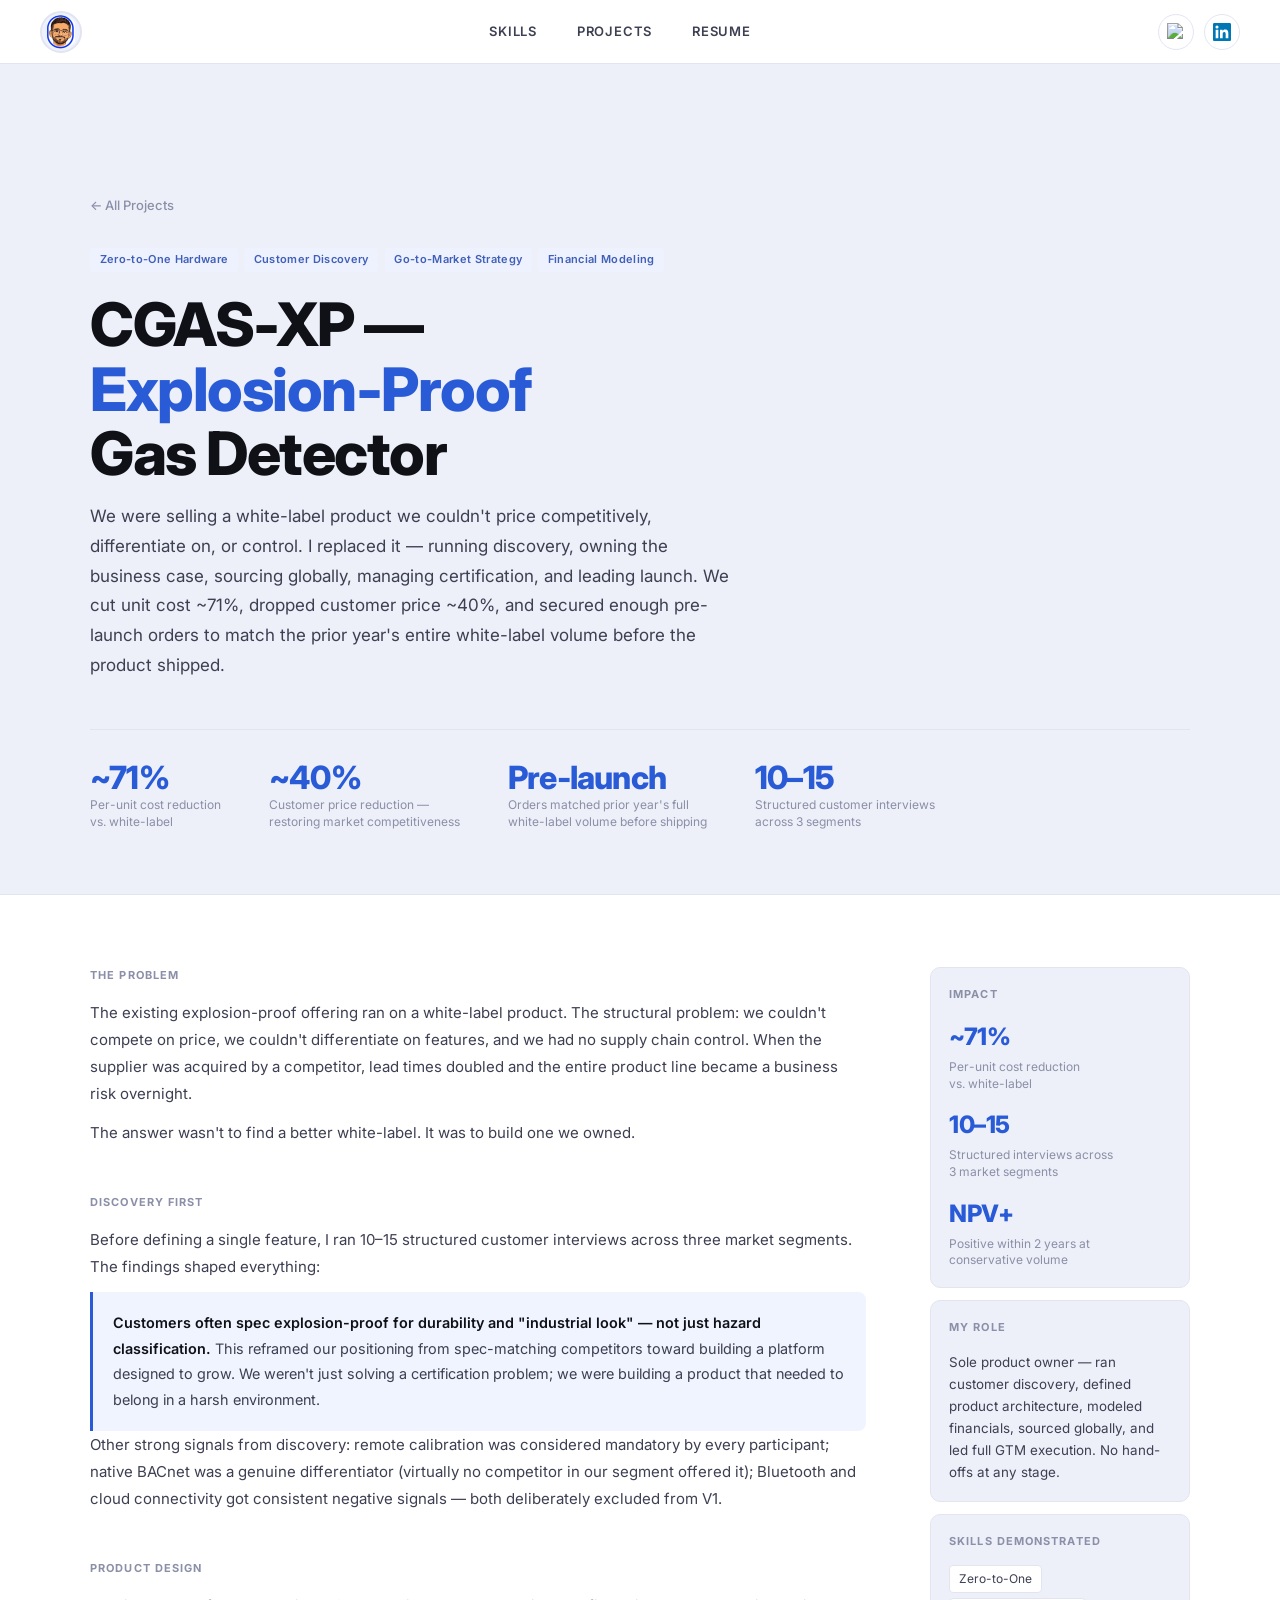
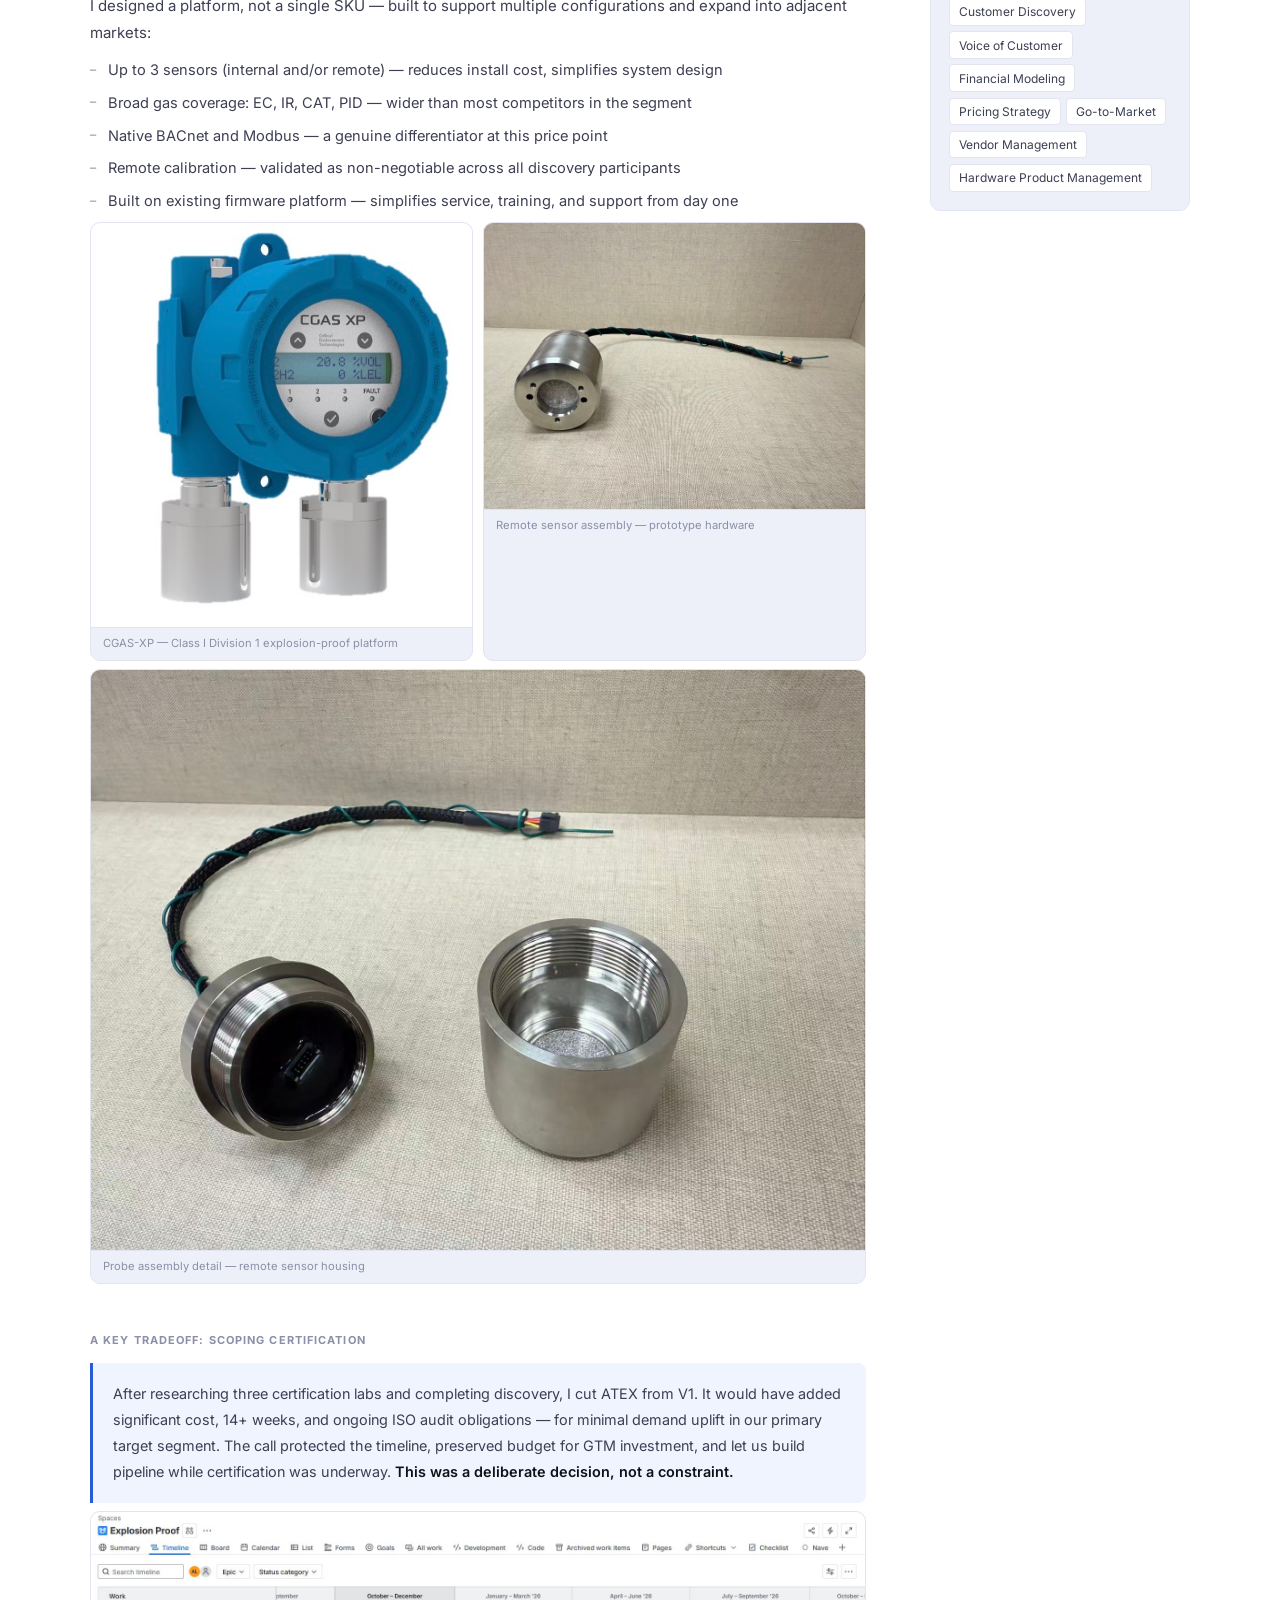
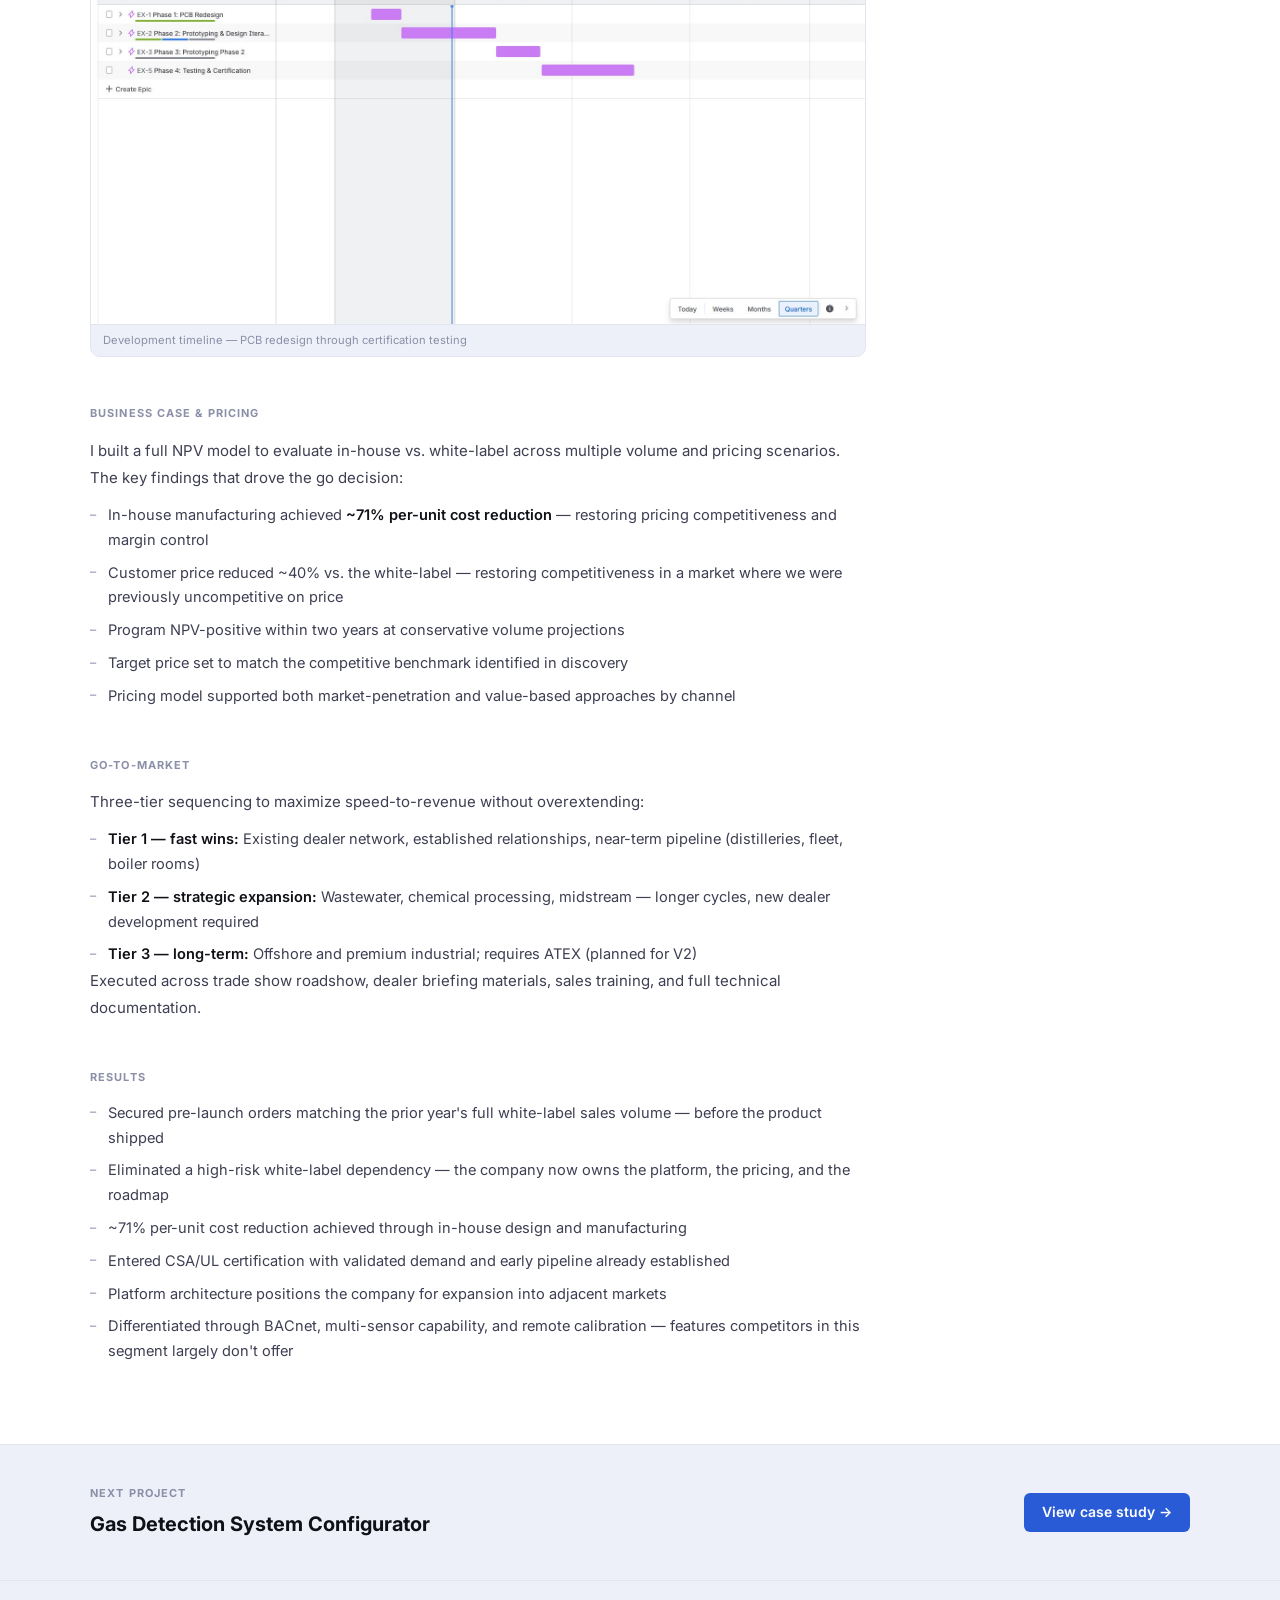
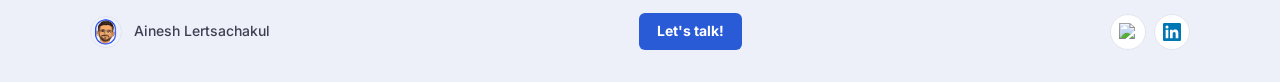
==== commit 3383095d: "Add files via upload" ====
--- a/work/cgas-xp.html
+++ b/work/cgas-xp.html
@@ -20,12 +20,12 @@
     <a href="../index.html#projects" class="back">← All Projects</a>
     <div class="case-tags"><span class="case-tag">Zero-to-One Hardware</span><span class="case-tag">Customer Discovery</span><span class="case-tag">Go-to-Market Strategy</span><span class="case-tag">Financial Modeling</span></div>
     <h1 class="case-h1">CGAS-XP —<br><span class="blue">Explosion-Proof</span><br>Gas Detector</h1>
-    <p class="case-sub">We were selling a white-label product we couldn't price competitively, differentiate on, or control. I replaced it — running discovery, owning the business case, sourcing globally, managing certification, and leading launch — entirely from scratch.</p>
+    <p class="case-sub">We were selling a white-label product we couldn't price competitively, differentiate on, or control. I replaced it — running discovery, owning the business case, sourcing globally, managing certification, and leading launch. We cut unit cost ~71%, dropped customer price ~40%, and secured enough pre-launch orders to match the prior year's entire white-label volume before the product shipped.</p>
     <div class="case-kpis">
       <div class="kpi"><span class="kpi-n">~71%</span><span class="kpi-l">Per-unit cost reduction<br>vs. white-label</span></div>
+      <div class="kpi"><span class="kpi-n">~40%</span><span class="kpi-l">Customer price reduction —<br>restoring market competitiveness</span></div>
+      <div class="kpi"><span class="kpi-n">Pre-launch</span><span class="kpi-l">Orders matched prior year's full<br>white-label volume before shipping</span></div>
       <div class="kpi"><span class="kpi-n">10–15</span><span class="kpi-l">Structured customer interviews<br>across 3 segments</span></div>
-      <div class="kpi"><span class="kpi-n">Full</span><span class="kpi-l">End-to-end ownership —<br>scope, budget, GTM, launch</span></div>
-      <div class="kpi"><span class="kpi-n">V1</span><span class="kpi-l">Entered certification<br>with validated demand</span></div>
     </div>
   </div>
 </header>
@@ -79,6 +79,7 @@
         <p>I built a full NPV model to evaluate in-house vs. white-label across multiple volume and pricing scenarios. The key findings that drove the go decision:</p>
         <ul>
           <li>In-house manufacturing achieved <strong>~71% per-unit cost reduction</strong> — restoring pricing competitiveness and margin control</li>
+          <li>Customer price reduced ~40% vs. the white-label — restoring competitiveness in a market where we were previously uncompetitive on price</li>
           <li>Program NPV-positive within two years at conservative volume projections</li>
           <li>Target price set to match the competitive benchmark identified in discovery</li>
           <li>Pricing model supported both market-penetration and value-based approaches by channel</li>
@@ -99,6 +100,7 @@
       <div class="cs">
         <h2>Results</h2>
         <ul>
+          <li>Secured pre-launch orders matching the prior year's full white-label sales volume — before the product shipped</li>
           <li>Eliminated a high-risk white-label dependency — the company now owns the platform, the pricing, and the roadmap</li>
           <li>~71% per-unit cost reduction achieved through in-house design and manufacturing</li>
           <li>Entered CSA/UL certification with validated demand and early pipeline already established</li>
--- a/style.css
+++ b/style.css
@@ -385,19 +385,19 @@
    AHR VEGAS STRIP
 ───────────────────────────────────────── */
 .ahr-strip{
-  background:var(--bg);
+  background:#ffffff;
   border-bottom:1px solid var(--border);
-  padding:3rem 2.5rem;
+  padding:3.5rem 2.5rem;
 }
 .ahr-inner{
   max-width:var(--max);margin:0 auto;
   display:grid;grid-template-columns:480px 1fr;
-  gap:3rem;align-items:center;
+  gap:3.5rem;align-items:center;
 }
 .ahr-photo{
   border-radius:12px;overflow:hidden;
   border:1px solid var(--border);
-  box-shadow:0 4px 24px rgba(0,0,0,.07);
+  box-shadow:0 4px 24px rgba(0,0,0,.1);
   aspect-ratio:4/3;
 }
 .ahr-photo img{
@@ -412,14 +412,19 @@
   .ahr-photo{aspect-ratio:4/3}
   .ahr-photo img{object-position:center 35%}
 }
-  font-size:.6875rem;font-weight:700;
-  letter-spacing:.1em;text-transform:uppercase;
-  color:var(--blue);margin-bottom:.625rem;
+.ahr-label{
+  font-size:1rem;font-weight:700;
+  letter-spacing:.08em;text-transform:uppercase;
+  color:var(--blue);margin-bottom:.75rem;
+  display:flex;align-items:center;gap:.5rem;
+}
+.ahr-label::before{
+  content:'';width:24px;height:2px;background:var(--blue);display:block;border-radius:2px;
 }
 .ahr-headline{
-  font-size:1.375rem;font-weight:800;
-  color:var(--text);line-height:1.25;
-  letter-spacing:-.015em;margin-bottom:.875rem;
+  font-size:clamp(1.375rem,2.5vw,1.75rem);font-weight:800;
+  color:var(--text);line-height:1.2;
+  letter-spacing:-.02em;margin-bottom:1rem;
 }
 .ahr-body{
   font-size:.9375rem;font-weight:400;
@@ -430,7 +435,7 @@
   .ahr-photo{aspect-ratio:16/9}
 }
 @media(max-width:600px){
-  .ahr-strip{padding:2.5rem 1.25rem}
+  .ahr-strip{padding:2.5rem 1rem}
 }
 
 .case-hero{
@@ -609,6 +614,7 @@
 
   /* Nav */
   .nav-center{display:none}
+  .nav-right{margin-left:auto}
 
   /* Hero */
   .hero{padding:3rem 1rem}
@@ -623,7 +629,7 @@
 
   /* AHR strip */
   .ahr-strip{padding:2rem 1rem}
-  .ahr-headline{font-size:1.1rem}
+  .ahr-headline{font-size:1.2rem}
   .ahr-body{font-size:.875rem}
 
   /* Carousel - slower and smaller on phone */
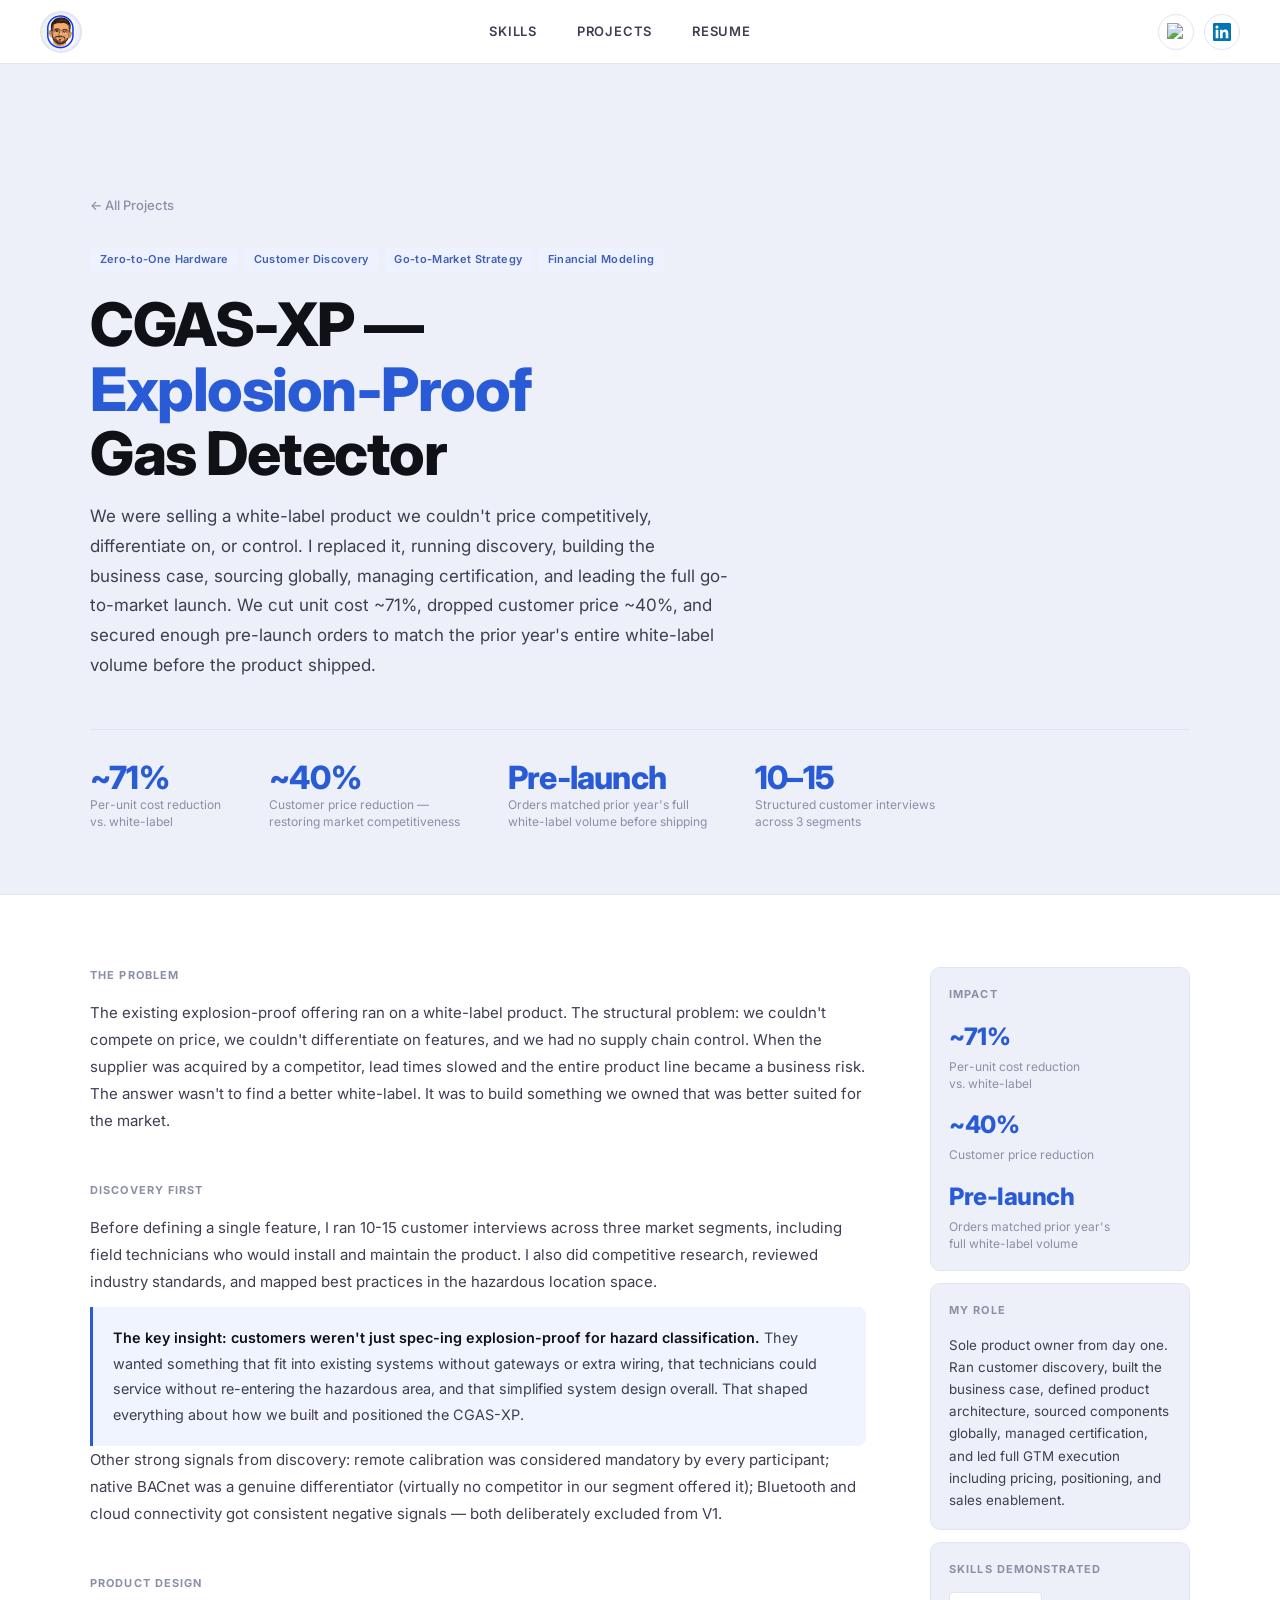
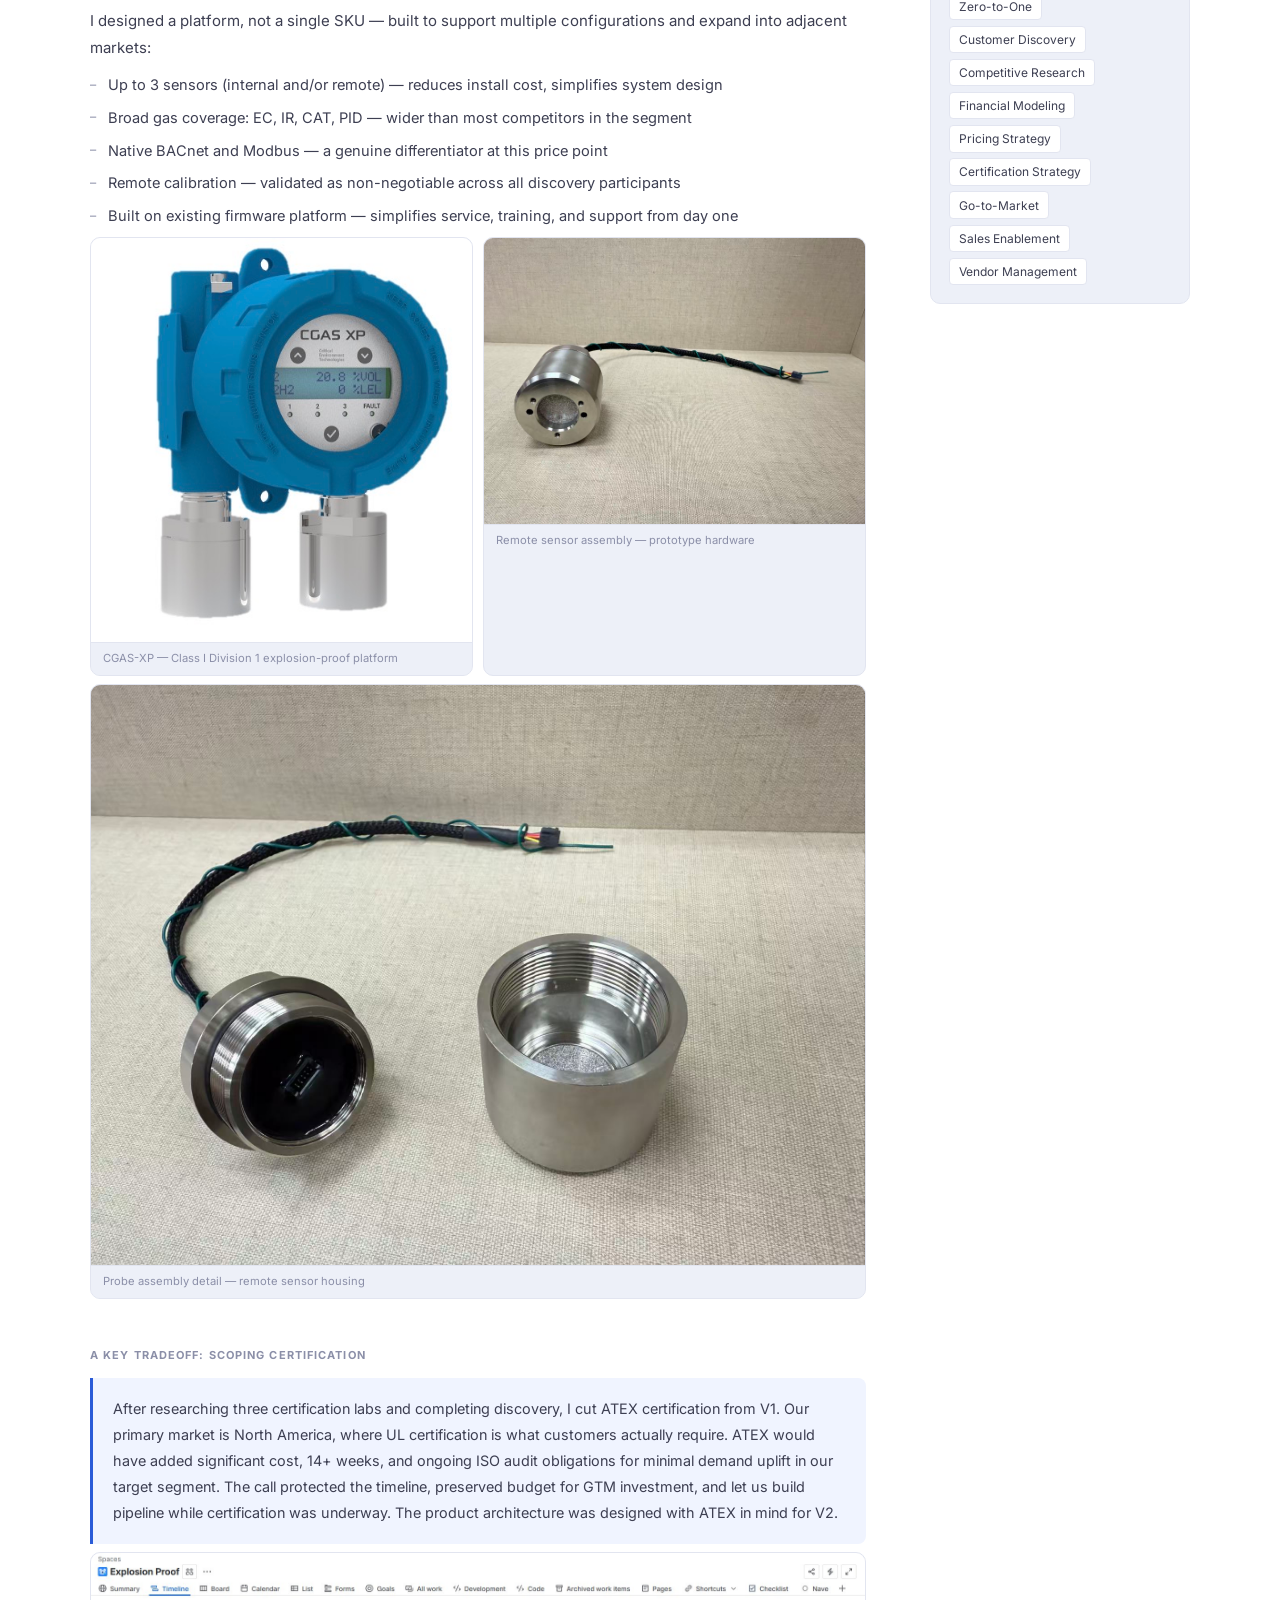
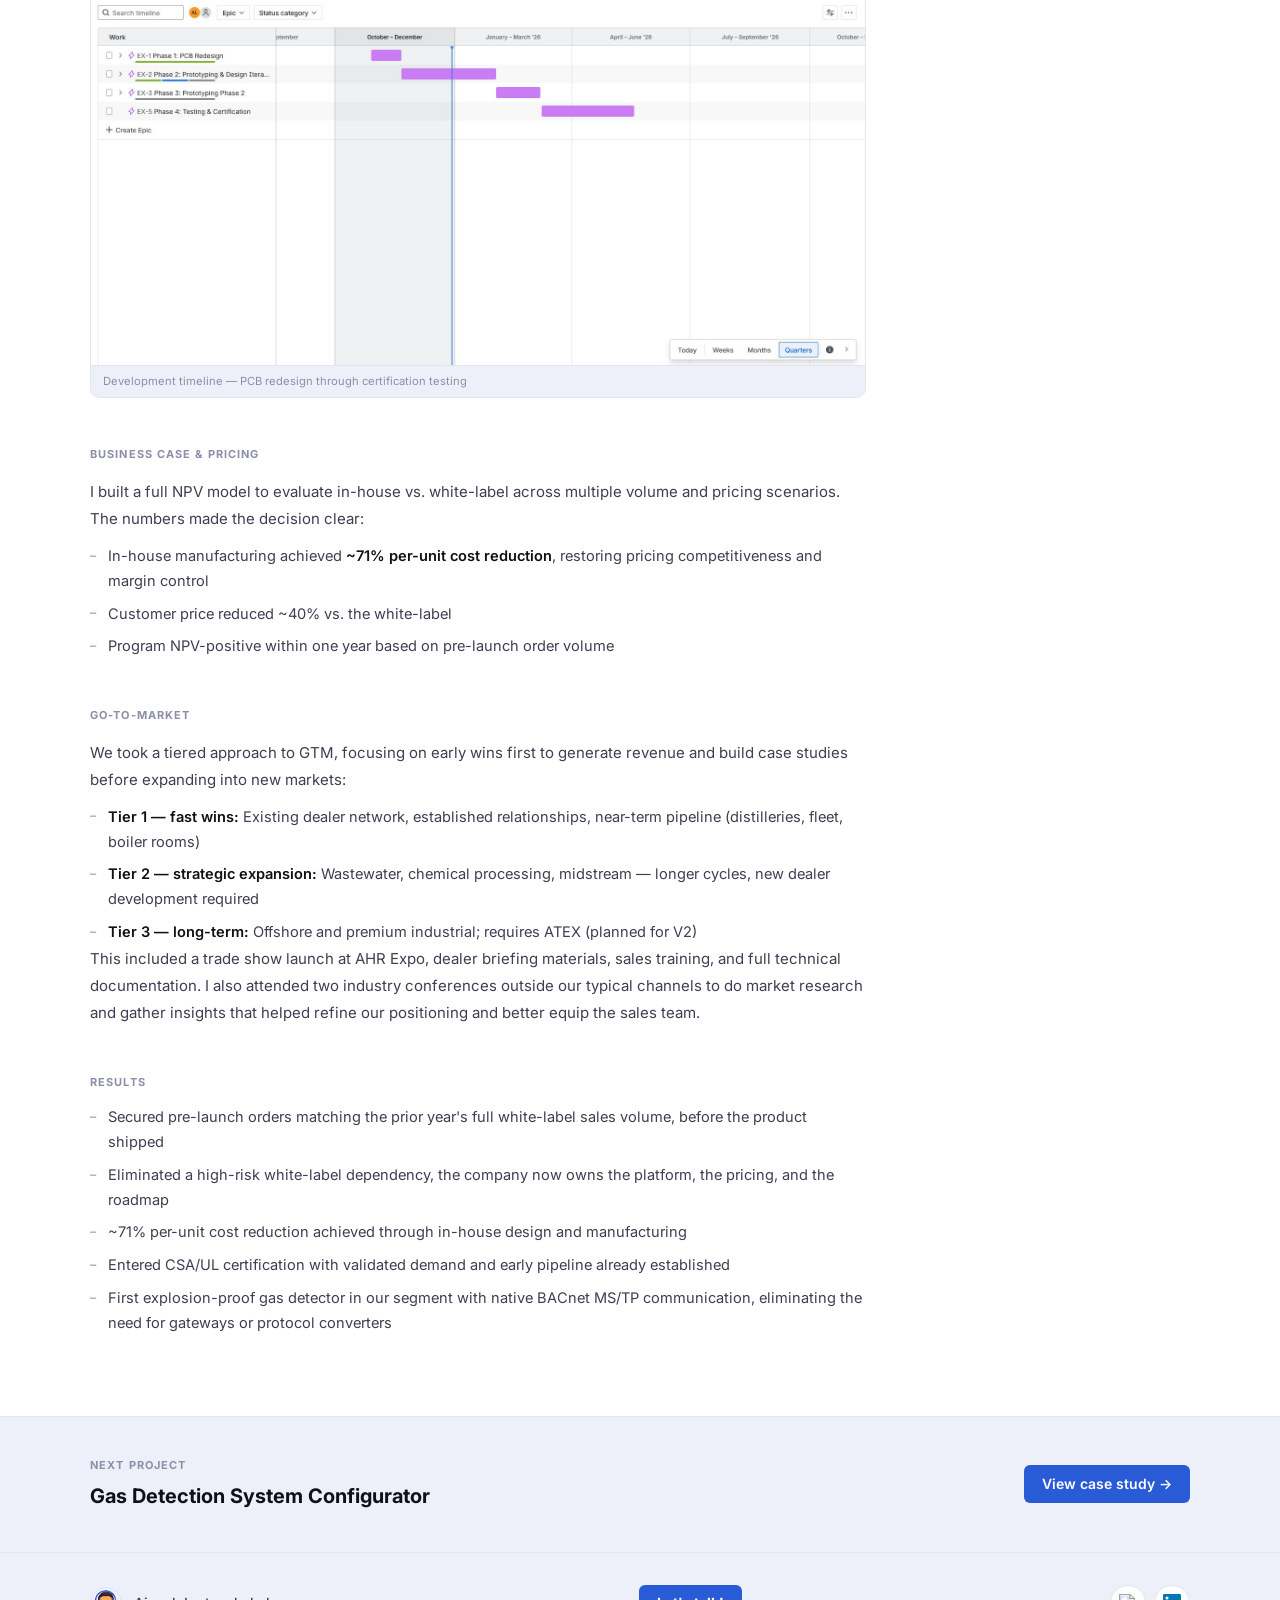
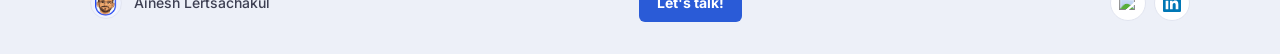
==== commit 08a6e32f: "Add files via upload" ====
--- a/work/cgas-xp.html
+++ b/work/cgas-xp.html
@@ -20,7 +20,7 @@
     <a href="../index.html#projects" class="back">← All Projects</a>
     <div class="case-tags"><span class="case-tag">Zero-to-One Hardware</span><span class="case-tag">Customer Discovery</span><span class="case-tag">Go-to-Market Strategy</span><span class="case-tag">Financial Modeling</span></div>
     <h1 class="case-h1">CGAS-XP —<br><span class="blue">Explosion-Proof</span><br>Gas Detector</h1>
-    <p class="case-sub">We were selling a white-label product we couldn't price competitively, differentiate on, or control. I replaced it — running discovery, owning the business case, sourcing globally, managing certification, and leading launch. We cut unit cost ~71%, dropped customer price ~40%, and secured enough pre-launch orders to match the prior year's entire white-label volume before the product shipped.</p>
+    <p class="case-sub">We were selling a white-label product we couldn't price competitively, differentiate on, or control. I replaced it, running discovery, building the business case, sourcing globally, managing certification, and leading the full go-to-market launch. We cut unit cost ~71%, dropped customer price ~40%, and secured enough pre-launch orders to match the prior year's entire white-label volume before the product shipped.</p>
     <div class="case-kpis">
       <div class="kpi"><span class="kpi-n">~71%</span><span class="kpi-l">Per-unit cost reduction<br>vs. white-label</span></div>
       <div class="kpi"><span class="kpi-n">~40%</span><span class="kpi-l">Customer price reduction —<br>restoring market competitiveness</span></div>
@@ -36,15 +36,14 @@
 
       <div class="cs">
         <h2>The Problem</h2>
-        <p>The existing explosion-proof offering ran on a white-label product. The structural problem: we couldn't compete on price, we couldn't differentiate on features, and we had no supply chain control. When the supplier was acquired by a competitor, lead times doubled and the entire product line became a business risk overnight.</p>
-        <p>The answer wasn't to find a better white-label. It was to build one we owned.</p>
+        <p>The existing explosion-proof offering ran on a white-label product. The structural problem: we couldn't compete on price, we couldn't differentiate on features, and we had no supply chain control. When the supplier was acquired by a competitor, lead times slowed and the entire product line became a business risk. The answer wasn't to find a better white-label. It was to build something we owned that was better suited for the market.</p>
       </div>
 
       <div class="cs">
         <h2>Discovery First</h2>
-        <p>Before defining a single feature, I ran 10–15 structured customer interviews across three market segments. The findings shaped everything:</p>
+        <p>Before defining a single feature, I ran 10-15 customer interviews across three market segments, including field technicians who would install and maintain the product. I also did competitive research, reviewed industry standards, and mapped best practices in the hazardous location space.</p>
         <div class="callout">
-          <p><strong>Customers often spec explosion-proof for durability and "industrial look" — not just hazard classification.</strong> This reframed our positioning from spec-matching competitors toward building a platform designed to grow. We weren't just solving a certification problem; we were building a product that needed to belong in a harsh environment.</p>
+          <p><strong>The key insight: customers weren't just spec-ing explosion-proof for hazard classification.</strong> They wanted something that fit into existing systems without gateways or extra wiring, that technicians could service without re-entering the hazardous area, and that simplified system design overall. That shaped everything about how we built and positioned the CGAS-XP.</p>
         </div>
         <p>Other strong signals from discovery: remote calibration was considered mandatory by every participant; native BACnet was a genuine differentiator (virtually no competitor in our segment offered it); Bluetooth and cloud connectivity got consistent negative signals — both deliberately excluded from V1.</p>
       </div>
@@ -69,43 +68,40 @@
       <div class="cs">
         <h2>A Key Tradeoff: Scoping Certification</h2>
         <div class="callout">
-          <p>After researching three certification labs and completing discovery, I cut ATEX from V1. It would have added significant cost, 14+ weeks, and ongoing ISO audit obligations — for minimal demand uplift in our primary target segment. The call protected the timeline, preserved budget for GTM investment, and let us build pipeline while certification was underway. <strong>This was a deliberate decision, not a constraint.</strong></p>
+          <p>After researching three certification labs and completing discovery, I cut ATEX certification from V1. Our primary market is North America, where UL certification is what customers actually require. ATEX would have added significant cost, 14+ weeks, and ongoing ISO audit obligations for minimal demand uplift in our target segment. The call protected the timeline, preserved budget for GTM investment, and let us build pipeline while certification was underway. The product architecture was designed with ATEX in mind for V2.</p>
         </div>
         <figure class="cs-img"><img src="../assets/cgas-timeline.png" alt="Development timeline" loading="lazy"/><figcaption>Development timeline — PCB redesign through certification testing</figcaption></figure>
       </div>
 
       <div class="cs">
         <h2>Business Case & Pricing</h2>
-        <p>I built a full NPV model to evaluate in-house vs. white-label across multiple volume and pricing scenarios. The key findings that drove the go decision:</p>
+        <p>I built a full NPV model to evaluate in-house vs. white-label across multiple volume and pricing scenarios. The numbers made the decision clear:</p>
         <ul>
-          <li>In-house manufacturing achieved <strong>~71% per-unit cost reduction</strong> — restoring pricing competitiveness and margin control</li>
-          <li>Customer price reduced ~40% vs. the white-label — restoring competitiveness in a market where we were previously uncompetitive on price</li>
-          <li>Program NPV-positive within two years at conservative volume projections</li>
-          <li>Target price set to match the competitive benchmark identified in discovery</li>
-          <li>Pricing model supported both market-penetration and value-based approaches by channel</li>
+          <li>In-house manufacturing achieved <strong>~71% per-unit cost reduction</strong>, restoring pricing competitiveness and margin control</li>
+          <li>Customer price reduced ~40% vs. the white-label</li>
+          <li>Program NPV-positive within one year based on pre-launch order volume</li>
         </ul>
       </div>
 
       <div class="cs">
         <h2>Go-to-Market</h2>
-        <p>Three-tier sequencing to maximize speed-to-revenue without overextending:</p>
+        <p>We took a tiered approach to GTM, focusing on early wins first to generate revenue and build case studies before expanding into new markets:</p>
         <ul>
           <li><strong>Tier 1 — fast wins:</strong> Existing dealer network, established relationships, near-term pipeline (distilleries, fleet, boiler rooms)</li>
           <li><strong>Tier 2 — strategic expansion:</strong> Wastewater, chemical processing, midstream — longer cycles, new dealer development required</li>
           <li><strong>Tier 3 — long-term:</strong> Offshore and premium industrial; requires ATEX (planned for V2)</li>
         </ul>
-        <p>Executed across trade show roadshow, dealer briefing materials, sales training, and full technical documentation.</p>
+        <p>This included a trade show launch at AHR Expo, dealer briefing materials, sales training, and full technical documentation. I also attended two industry conferences outside our typical channels to do market research and gather insights that helped refine our positioning and better equip the sales team.</p>
       </div>
 
       <div class="cs">
         <h2>Results</h2>
         <ul>
-          <li>Secured pre-launch orders matching the prior year's full white-label sales volume — before the product shipped</li>
-          <li>Eliminated a high-risk white-label dependency — the company now owns the platform, the pricing, and the roadmap</li>
+          <li>Secured pre-launch orders matching the prior year's full white-label sales volume, before the product shipped</li>
+          <li>Eliminated a high-risk white-label dependency, the company now owns the platform, the pricing, and the roadmap</li>
           <li>~71% per-unit cost reduction achieved through in-house design and manufacturing</li>
           <li>Entered CSA/UL certification with validated demand and early pipeline already established</li>
-          <li>Platform architecture positions the company for expansion into adjacent markets</li>
-          <li>Differentiated through BACnet, multi-sensor capability, and remote calibration — features competitors in this segment largely don't offer</li>
+          <li>First explosion-proof gas detector in our segment with native BACnet MS/TP communication, eliminating the need for gateways or protocol converters</li>
         </ul>
       </div>
 
@@ -114,16 +110,16 @@
       <div class="side-card">
         <h4>Impact</h4>
         <div class="s-stat"><span class="s-n">~71%</span><span class="s-l">Per-unit cost reduction<br>vs. white-label</span></div>
-        <div class="s-stat"><span class="s-n">10–15</span><span class="s-l">Structured interviews across<br>3 market segments</span></div>
-        <div class="s-stat"><span class="s-n">NPV+</span><span class="s-l">Positive within 2 years at<br>conservative volume</span></div>
+        <div class="s-stat"><span class="s-n">~40%</span><span class="s-l">Customer price reduction</span></div>
+        <div class="s-stat"><span class="s-n">Pre-launch</span><span class="s-l">Orders matched prior year's<br>full white-label volume</span></div>
       </div>
       <div class="side-card">
         <h4>My Role</h4>
-        <p class="s-p">Sole product owner — ran customer discovery, defined product architecture, modeled financials, sourced globally, and led full GTM execution. No hand-offs at any stage.</p>
+        <p class="s-p">Sole product owner from day one. Ran customer discovery, built the business case, defined product architecture, sourced components globally, managed certification, and led full GTM execution including pricing, positioning, and sales enablement.</p>
       </div>
       <div class="side-card">
         <h4>Skills Demonstrated</h4>
-        <div class="s-tags"><span>Zero-to-One</span><span>Customer Discovery</span><span>Voice of Customer</span><span>Financial Modeling</span><span>Pricing Strategy</span><span>Go-to-Market</span><span>Vendor Management</span><span>Hardware Product Management</span></div>
+        <div class="s-tags"><span>Zero-to-One</span><span>Customer Discovery</span><span>Competitive Research</span><span>Financial Modeling</span><span>Pricing Strategy</span><span>Certification Strategy</span><span>Go-to-Market</span><span>Sales Enablement</span><span>Vendor Management</span></div>
       </div>
     </aside>
   </div>
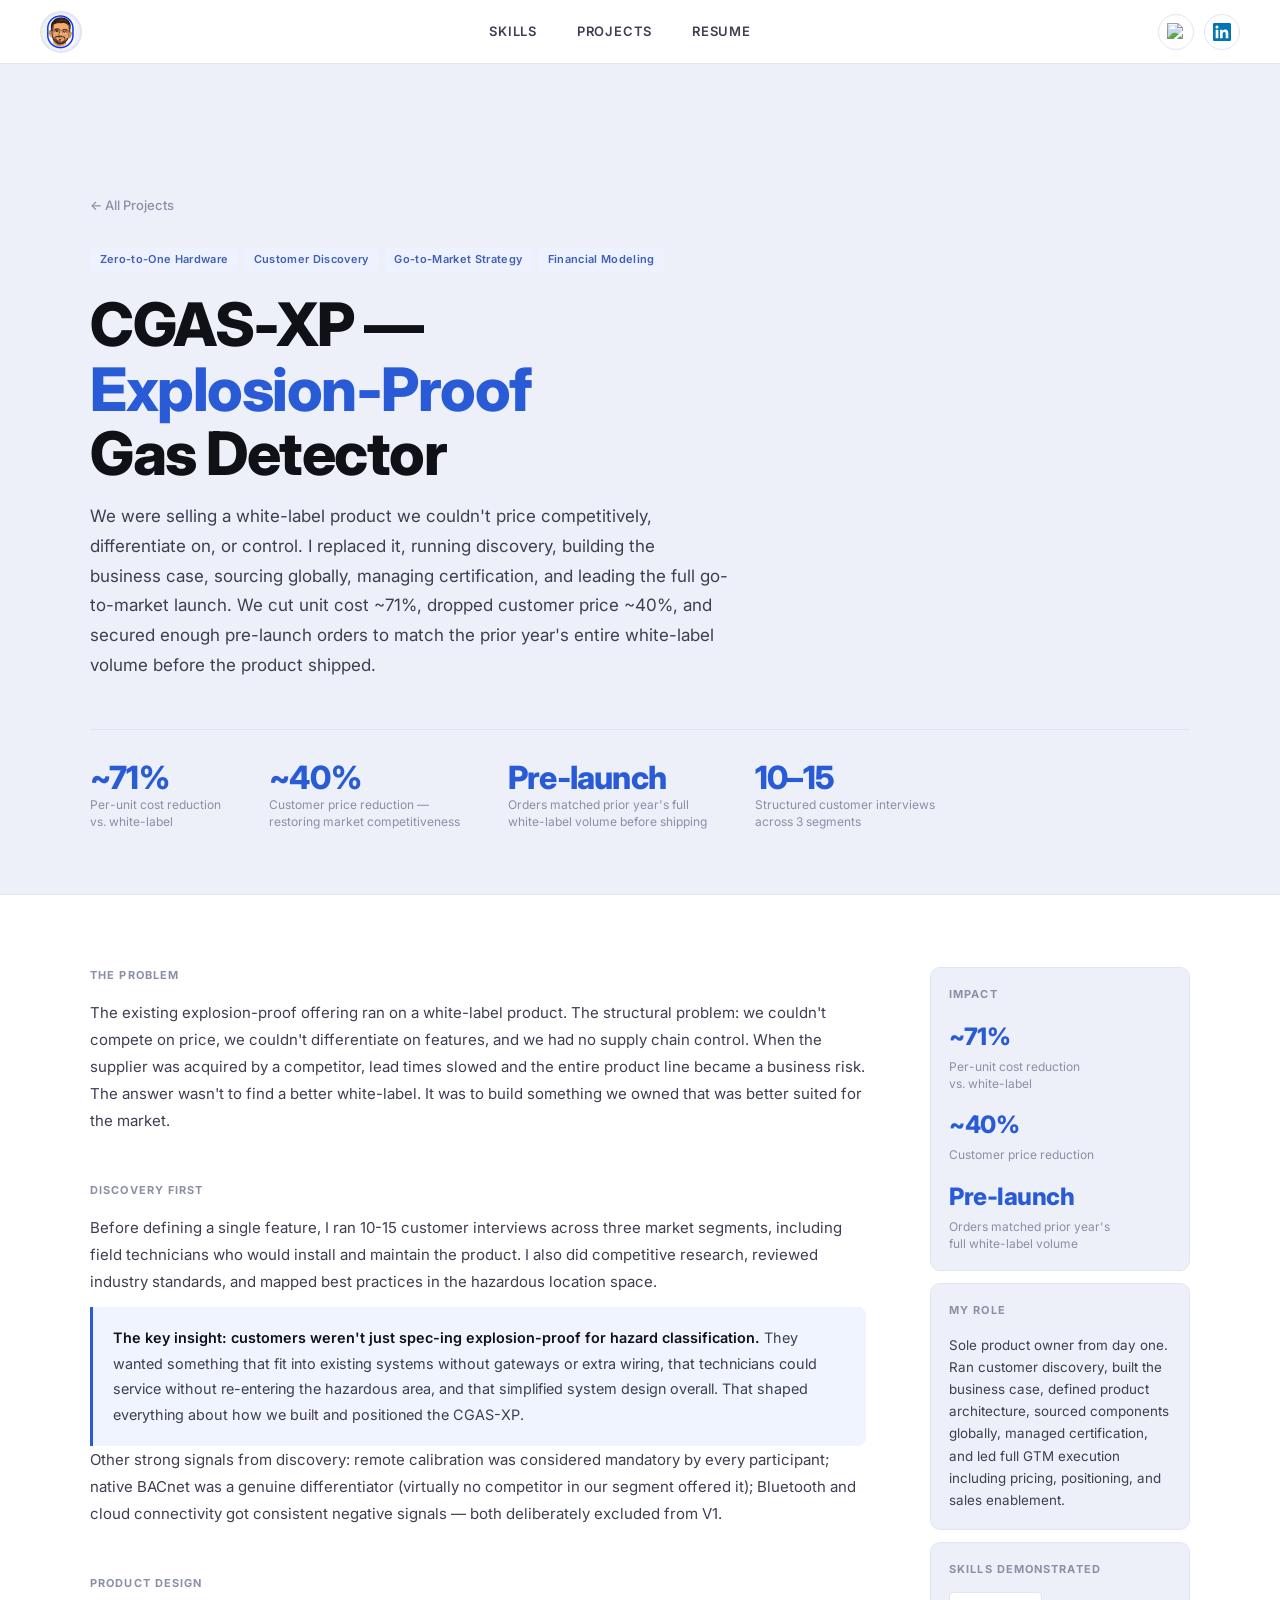
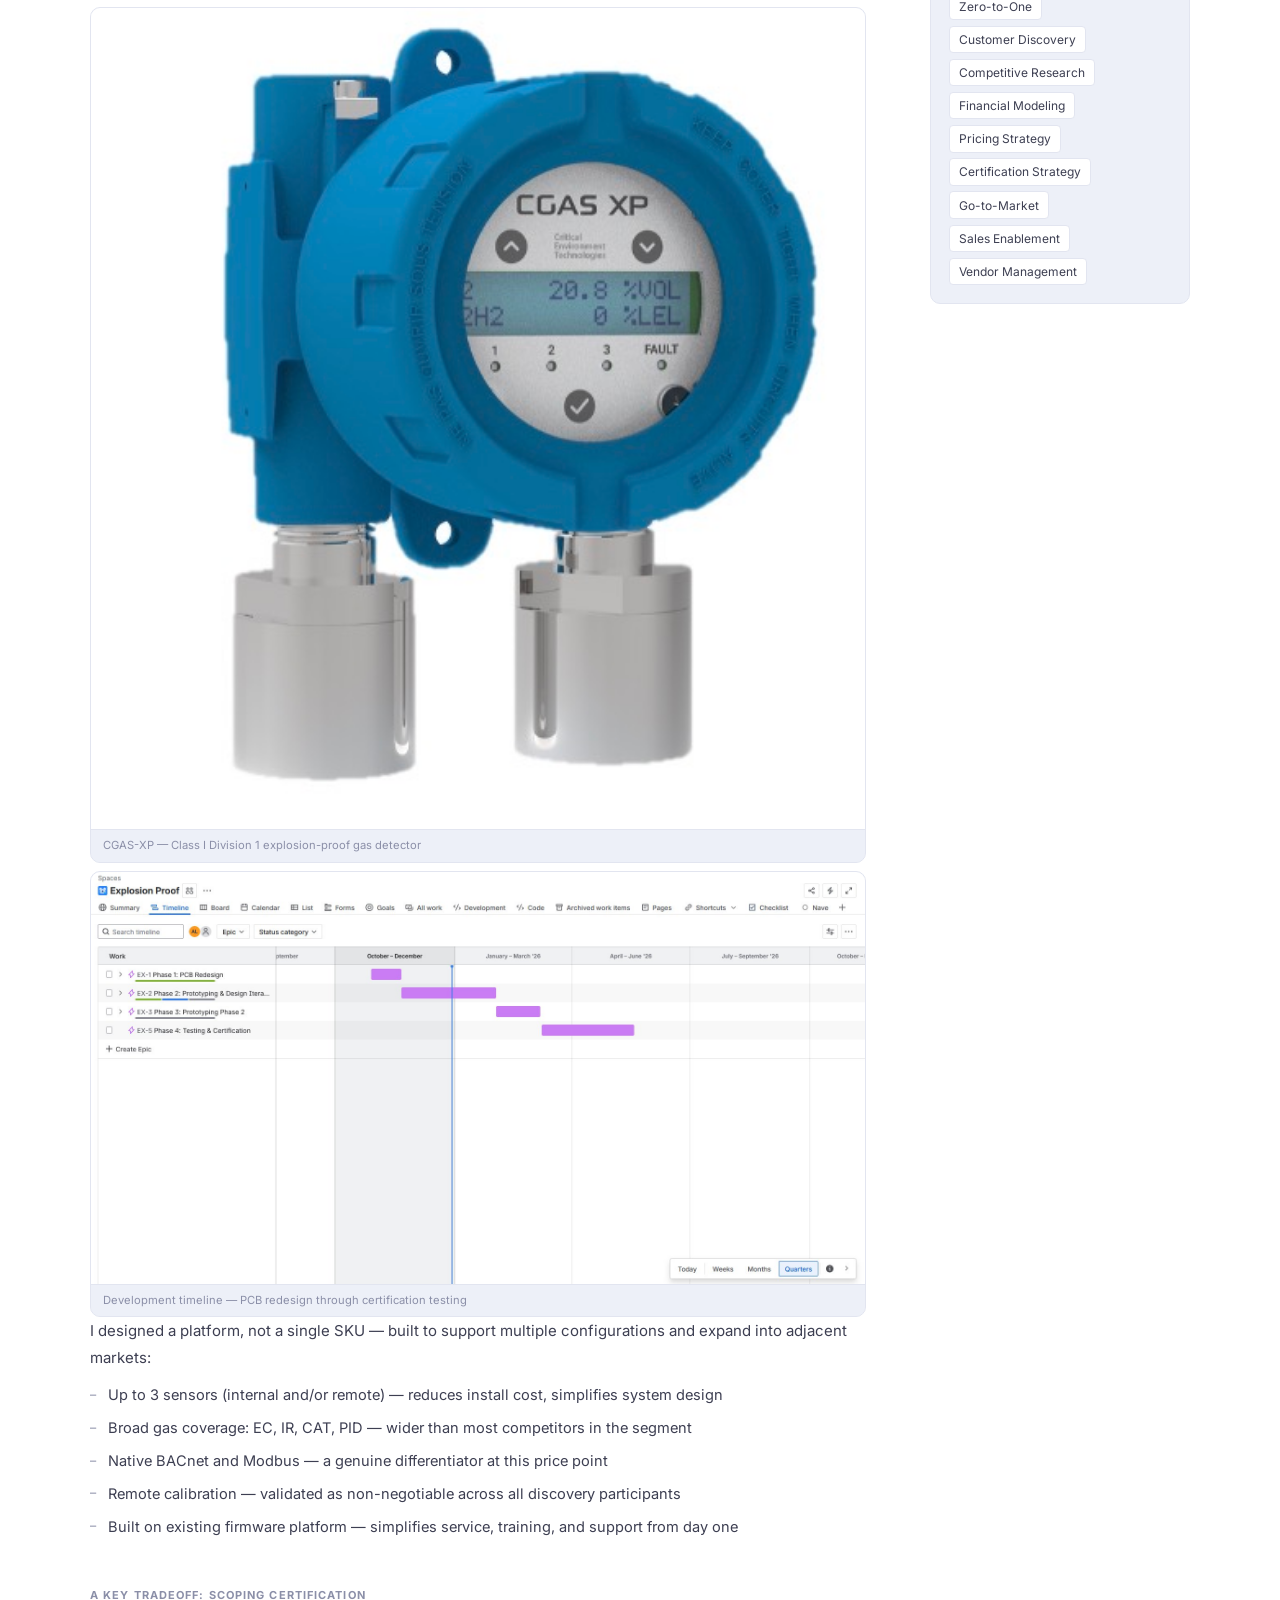
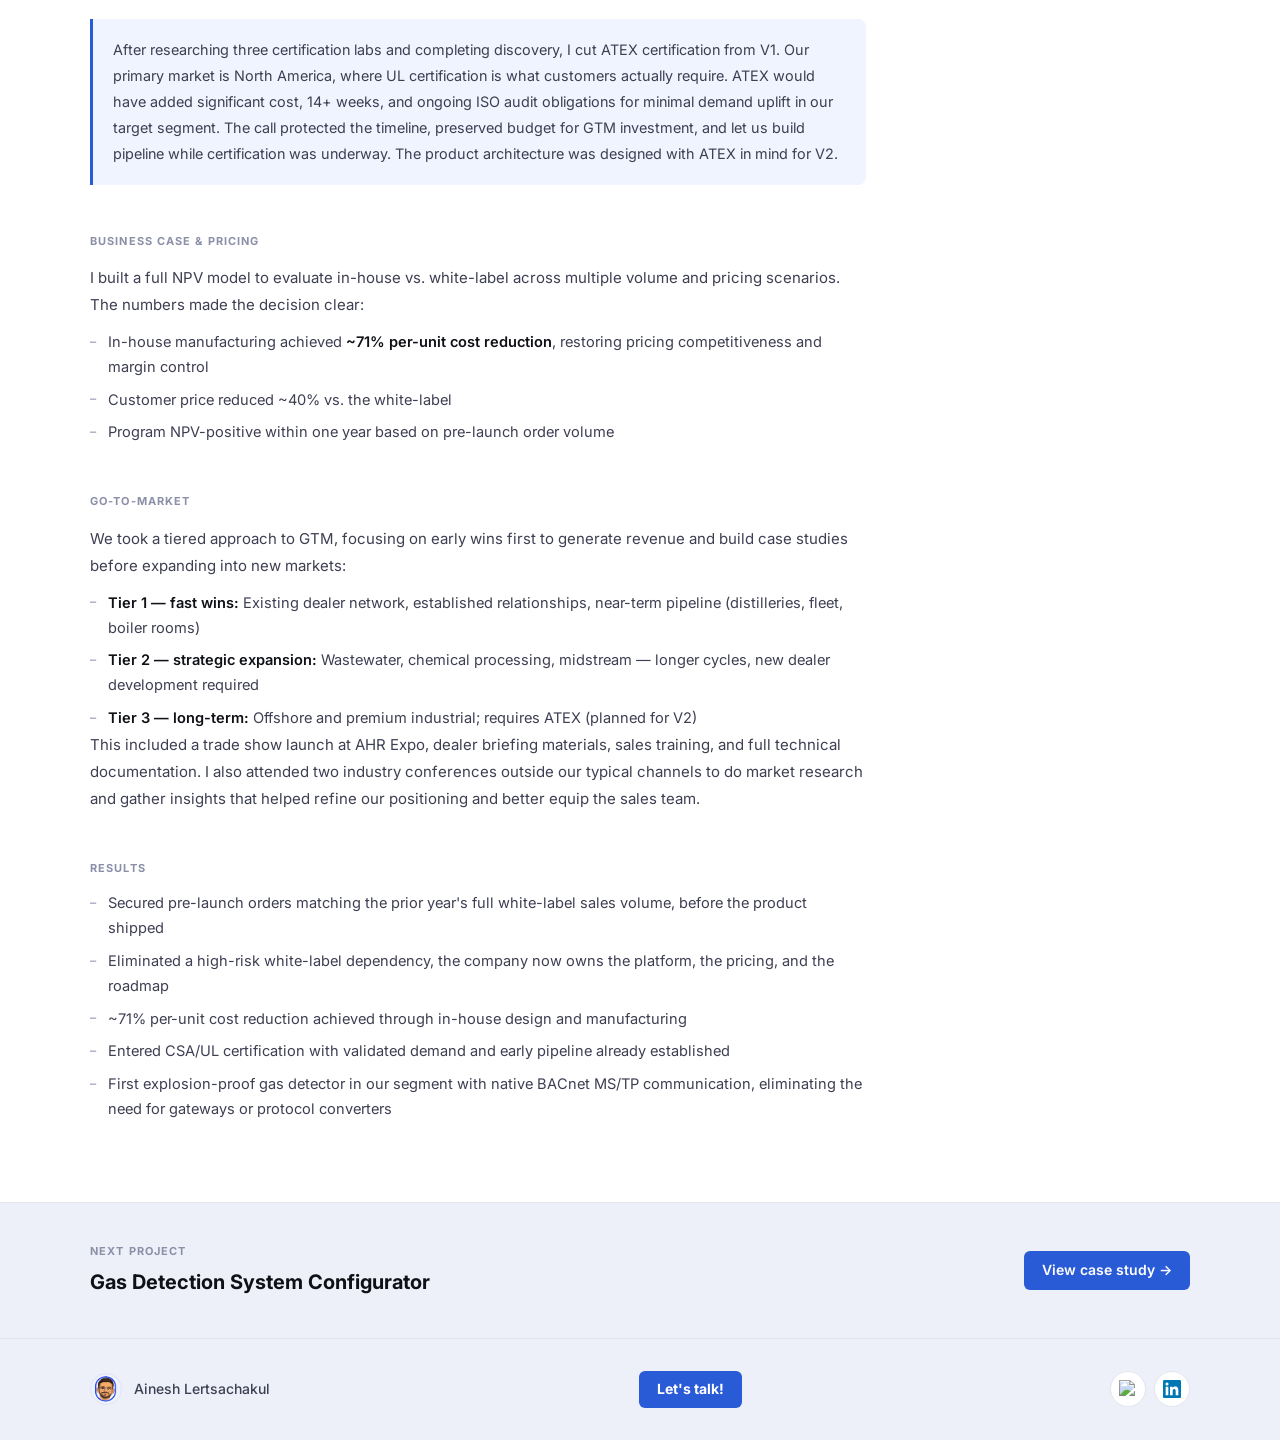
==== commit 1549fac1: "Add files via upload" ====
--- a/work/cgas-xp.html
+++ b/work/cgas-xp.html
@@ -1,132 +1,126 @@
 <!DOCTYPE html>
+
 <html lang="en">
 <head>
-<meta charset="UTF-8"/><meta name="viewport" content="width=device-width, initial-scale=1.0"/>
+<meta charset="utf-8"/><meta content="width=device-width, initial-scale=1.0" name="viewport"/>
 <title>CGAS-XP — Ainesh Lertsachakul</title>
-<link rel="preconnect" href="https://fonts.googleapis.com"/>
-<link rel="preconnect" href="https://fonts.gstatic.com" crossorigin/>
-<link href="https://fonts.googleapis.com/css2?family=Inter:wght@400;500;600;700;800&display=swap" rel="stylesheet"/>
-<link rel="stylesheet" href="../style.css"/>
+<link href="https://fonts.googleapis.com" rel="preconnect"/>
+<link crossorigin="" href="https://fonts.gstatic.com" rel="preconnect"/>
+<link href="https://fonts.googleapis.com/css2?family=Inter:wght@400;500;600;700;800&amp;display=swap" rel="stylesheet"/>
+<link href="../style.css" rel="stylesheet"/>
 </head>
 <body>
 <nav class="nav">
-  <a href="../index.html" class="nav-logo"><img src="../assets/avatar.png" alt="Ainesh"/></a>
-  <div class="nav-center"><a href="../index.html#skills">SKILLS</a><a href="../index.html#projects">PROJECTS</a><a href="../assets/Ainesh_Lertsachakul_Resume.pdf" download="Ainesh_Lertsachakul_Resume.pdf">RESUME</a></div>
-  <div class="nav-right"><a href="mailto:ainesh8@gmail.com" class="nav-icon-btn"><img src="https://cdn.prod.website-files.com/696c561ca54b8c3b01a6b89a/697062b238d113175ac10a79_vecteezy_gmail-png-icon_16716465.png" alt="Gmail"/></a><a href="https://www.linkedin.com/in/aineshlertsachakul/" target="_blank" class="nav-icon-btn"><svg viewBox="0 0 24 24" width="18" height="18" fill="#0077b5"><path d="M20.447 20.452h-3.554v-5.569c0-1.328-.027-3.037-1.852-3.037-1.853 0-2.136 1.445-2.136 2.939v5.667H9.351V9h3.414v1.561h.046c.477-.9 1.637-1.85 3.37-1.85 3.601 0 4.267 2.37 4.267 5.455v6.286zM5.337 7.433a2.062 2.062 0 01-2.063-2.065 2.064 2.064 0 112.063 2.065zm1.782 13.019H3.555V9h3.564v11.452zM22.225 0H1.771C.792 0 0 .774 0 1.729v20.542C0 23.227.792 24 1.771 24h20.451C23.2 24 24 23.227 24 22.271V1.729C24 .774 23.2 0 22.222 0h.003z"/></svg></a></div>
+<a class="nav-logo" href="../index.html"><img alt="Ainesh" src="../assets/avatar.png"/></a>
+<div class="nav-center"><a href="../index.html#skills">SKILLS</a><a href="../index.html#projects">PROJECTS</a><a download="Ainesh_Lertsachakul_Resume.pdf" href="../assets/Ainesh_Lertsachakul_Resume.pdf">RESUME</a></div>
+<div class="nav-right"><a class="nav-icon-btn" href="mailto:ainesh8@gmail.com"><img alt="Gmail" src="https://cdn.prod.website-files.com/696c561ca54b8c3b01a6b89a/697062b238d113175ac10a79_vecteezy_gmail-png-icon_16716465.png"/></a><a class="nav-icon-btn" href="https://www.linkedin.com/in/aineshlertsachakul/" target="_blank"><svg fill="#0077b5" height="18" viewbox="0 0 24 24" width="18"><path d="M20.447 20.452h-3.554v-5.569c0-1.328-.027-3.037-1.852-3.037-1.853 0-2.136 1.445-2.136 2.939v5.667H9.351V9h3.414v1.561h.046c.477-.9 1.637-1.85 3.37-1.85 3.601 0 4.267 2.37 4.267 5.455v6.286zM5.337 7.433a2.062 2.062 0 01-2.063-2.065 2.064 2.064 0 112.063 2.065zm1.782 13.019H3.555V9h3.564v11.452zM22.225 0H1.771C.792 0 0 .774 0 1.729v20.542C0 23.227.792 24 1.771 24h20.451C23.2 24 24 23.227 24 22.271V1.729C24 .774 23.2 0 22.222 0h.003z"></path></svg></a></div>
 </nav>
+<header class="case-hero">
+<div class="case-hero-inner">
+<a class="back" href="../index.html#projects">← All Projects</a>
+<div class="case-tags"><span class="case-tag">Zero-to-One Hardware</span><span class="case-tag">Customer Discovery</span><span class="case-tag">Go-to-Market Strategy</span><span class="case-tag">Financial Modeling</span></div>
+<h1 class="case-h1">CGAS-XP —<br/><span class="blue">Explosion-Proof</span><br/>Gas Detector</h1>
+<p class="case-sub">We were selling a white-label product we couldn't price competitively, differentiate on, or control. I replaced it, running discovery, building the business case, sourcing globally, managing certification, and leading the full go-to-market launch. We cut unit cost ~71%, dropped customer price ~40%, and secured enough pre-launch orders to match the prior year's entire white-label volume before the product shipped.</p>
+<div class="case-kpis">
+<div class="kpi"><span class="kpi-n">~71%</span><span class="kpi-l">Per-unit cost reduction<br/>vs. white-label</span></div>
+<div class="kpi"><span class="kpi-n">~40%</span><span class="kpi-l">Customer price reduction —<br/>restoring market competitiveness</span></div>
+<div class="kpi"><span class="kpi-n">Pre-launch</span><span class="kpi-l">Orders matched prior year's full<br/>white-label volume before shipping</span></div>
+<div class="kpi"><span class="kpi-n">10–15</span><span class="kpi-l">Structured customer interviews<br/>across 3 segments</span></div>
+</div>
+</div>
+</header>
+<section class="case-body">
+<div class="case-layout">
+<div class="case-main">
+<div class="cs">
+<h2>The Problem</h2>
+<p>The existing explosion-proof offering ran on a white-label product. The structural problem: we couldn't compete on price, we couldn't differentiate on features, and we had no supply chain control. When the supplier was acquired by a competitor, lead times slowed and the entire product line became a business risk. The answer wasn't to find a better white-label. It was to build something we owned that was better suited for the market.</p>
+</div>
+<div class="cs">
+<h2>Discovery First</h2>
+<p>Before defining a single feature, I ran 10-15 customer interviews across three market segments, including field technicians who would install and maintain the product. I also did competitive research, reviewed industry standards, and mapped best practices in the hazardous location space.</p>
+<div class="callout">
+<p><strong>The key insight: customers weren't just spec-ing explosion-proof for hazard classification.</strong> They wanted something that fit into existing systems without gateways or extra wiring, that technicians could service without re-entering the hazardous area, and that simplified system design overall. That shaped everything about how we built and positioned the CGAS-XP.</p>
+</div>
+<p>Other strong signals from discovery: remote calibration was considered mandatory by every participant; native BACnet was a genuine differentiator (virtually no competitor in our segment offered it); Bluetooth and cloud connectivity got consistent negative signals — both deliberately excluded from V1.</p>
+</div>
+<div class="cs">
+<h2>Product Design</h2>
+        <figure class="cs-img">
+          <img src="../assets/cgas-xp-render.jpg" alt="CGAS-XP product render" loading="lazy"/>
+          <figcaption>CGAS-XP — Class I Division 1 explosion-proof gas detector</figcaption>
+        </figure>
+        <figure class="cs-img">
+          <img src="../assets/cgas-timeline.png" alt="Development timeline" loading="lazy"/>
+          <figcaption>Development timeline — PCB redesign through certification testing</figcaption>
+        </figure>
+<p>I designed a platform, not a single SKU — built to support multiple configurations and expand into adjacent markets:</p>
+<ul>
+<li>Up to 3 sensors (internal and/or remote) — reduces install cost, simplifies system design</li>
+<li>Broad gas coverage: EC, IR, CAT, PID — wider than most competitors in the segment</li>
+<li>Native BACnet and Modbus — a genuine differentiator at this price point</li>
+<li>Remote calibration — validated as non-negotiable across all discovery participants</li>
+<li>Built on existing firmware platform — simplifies service, training, and support from day one</li>
+</ul>
 
-<header class="case-hero">
-  <div class="case-hero-inner">
-    <a href="../index.html#projects" class="back">← All Projects</a>
-    <div class="case-tags"><span class="case-tag">Zero-to-One Hardware</span><span class="case-tag">Customer Discovery</span><span class="case-tag">Go-to-Market Strategy</span><span class="case-tag">Financial Modeling</span></div>
-    <h1 class="case-h1">CGAS-XP —<br><span class="blue">Explosion-Proof</span><br>Gas Detector</h1>
-    <p class="case-sub">We were selling a white-label product we couldn't price competitively, differentiate on, or control. I replaced it, running discovery, building the business case, sourcing globally, managing certification, and leading the full go-to-market launch. We cut unit cost ~71%, dropped customer price ~40%, and secured enough pre-launch orders to match the prior year's entire white-label volume before the product shipped.</p>
-    <div class="case-kpis">
-      <div class="kpi"><span class="kpi-n">~71%</span><span class="kpi-l">Per-unit cost reduction<br>vs. white-label</span></div>
-      <div class="kpi"><span class="kpi-n">~40%</span><span class="kpi-l">Customer price reduction —<br>restoring market competitiveness</span></div>
-      <div class="kpi"><span class="kpi-n">Pre-launch</span><span class="kpi-l">Orders matched prior year's full<br>white-label volume before shipping</span></div>
-      <div class="kpi"><span class="kpi-n">10–15</span><span class="kpi-l">Structured customer interviews<br>across 3 segments</span></div>
-    </div>
-  </div>
-</header>
 
-<section class="case-body">
-  <div class="case-layout">
-    <div class="case-main">
+</div>
+<div class="cs">
+<h2>A Key Tradeoff: Scoping Certification</h2>
+<div class="callout">
+<p>After researching three certification labs and completing discovery, I cut ATEX certification from V1. Our primary market is North America, where UL certification is what customers actually require. ATEX would have added significant cost, 14+ weeks, and ongoing ISO audit obligations for minimal demand uplift in our target segment. The call protected the timeline, preserved budget for GTM investment, and let us build pipeline while certification was underway. The product architecture was designed with ATEX in mind for V2.</p>
+</div>
 
-      <div class="cs">
-        <h2>The Problem</h2>
-        <p>The existing explosion-proof offering ran on a white-label product. The structural problem: we couldn't compete on price, we couldn't differentiate on features, and we had no supply chain control. When the supplier was acquired by a competitor, lead times slowed and the entire product line became a business risk. The answer wasn't to find a better white-label. It was to build something we owned that was better suited for the market.</p>
-      </div>
-
-      <div class="cs">
-        <h2>Discovery First</h2>
-        <p>Before defining a single feature, I ran 10-15 customer interviews across three market segments, including field technicians who would install and maintain the product. I also did competitive research, reviewed industry standards, and mapped best practices in the hazardous location space.</p>
-        <div class="callout">
-          <p><strong>The key insight: customers weren't just spec-ing explosion-proof for hazard classification.</strong> They wanted something that fit into existing systems without gateways or extra wiring, that technicians could service without re-entering the hazardous area, and that simplified system design overall. That shaped everything about how we built and positioned the CGAS-XP.</p>
-        </div>
-        <p>Other strong signals from discovery: remote calibration was considered mandatory by every participant; native BACnet was a genuine differentiator (virtually no competitor in our segment offered it); Bluetooth and cloud connectivity got consistent negative signals — both deliberately excluded from V1.</p>
-      </div>
-
-      <div class="cs">
-        <h2>Product Design</h2>
-        <p>I designed a platform, not a single SKU — built to support multiple configurations and expand into adjacent markets:</p>
-        <ul>
-          <li>Up to 3 sensors (internal and/or remote) — reduces install cost, simplifies system design</li>
-          <li>Broad gas coverage: EC, IR, CAT, PID — wider than most competitors in the segment</li>
-          <li>Native BACnet and Modbus — a genuine differentiator at this price point</li>
-          <li>Remote calibration — validated as non-negotiable across all discovery participants</li>
-          <li>Built on existing firmware platform — simplifies service, training, and support from day one</li>
-        </ul>
-        <div class="img-2col">
-          <figure class="cs-img"><img src="../assets/cgas-xp-render.jpg" alt="CGAS-XP" loading="lazy"/><figcaption>CGAS-XP — Class I Division 1 explosion-proof platform</figcaption></figure>
-          <figure class="cs-img"><img src="../assets/cgas-probe-1.jpg" alt="Remote sensor probe" loading="lazy"/><figcaption>Remote sensor assembly — prototype hardware</figcaption></figure>
-        </div>
-        <figure class="cs-img"><img src="../assets/cgas-probe-2.jpg" alt="Probe detail" loading="lazy"/><figcaption>Probe assembly detail — remote sensor housing</figcaption></figure>
-      </div>
-
-      <div class="cs">
-        <h2>A Key Tradeoff: Scoping Certification</h2>
-        <div class="callout">
-          <p>After researching three certification labs and completing discovery, I cut ATEX certification from V1. Our primary market is North America, where UL certification is what customers actually require. ATEX would have added significant cost, 14+ weeks, and ongoing ISO audit obligations for minimal demand uplift in our target segment. The call protected the timeline, preserved budget for GTM investment, and let us build pipeline while certification was underway. The product architecture was designed with ATEX in mind for V2.</p>
-        </div>
-        <figure class="cs-img"><img src="../assets/cgas-timeline.png" alt="Development timeline" loading="lazy"/><figcaption>Development timeline — PCB redesign through certification testing</figcaption></figure>
-      </div>
-
-      <div class="cs">
-        <h2>Business Case & Pricing</h2>
-        <p>I built a full NPV model to evaluate in-house vs. white-label across multiple volume and pricing scenarios. The numbers made the decision clear:</p>
-        <ul>
-          <li>In-house manufacturing achieved <strong>~71% per-unit cost reduction</strong>, restoring pricing competitiveness and margin control</li>
-          <li>Customer price reduced ~40% vs. the white-label</li>
-          <li>Program NPV-positive within one year based on pre-launch order volume</li>
-        </ul>
-      </div>
-
-      <div class="cs">
-        <h2>Go-to-Market</h2>
-        <p>We took a tiered approach to GTM, focusing on early wins first to generate revenue and build case studies before expanding into new markets:</p>
-        <ul>
-          <li><strong>Tier 1 — fast wins:</strong> Existing dealer network, established relationships, near-term pipeline (distilleries, fleet, boiler rooms)</li>
-          <li><strong>Tier 2 — strategic expansion:</strong> Wastewater, chemical processing, midstream — longer cycles, new dealer development required</li>
-          <li><strong>Tier 3 — long-term:</strong> Offshore and premium industrial; requires ATEX (planned for V2)</li>
-        </ul>
-        <p>This included a trade show launch at AHR Expo, dealer briefing materials, sales training, and full technical documentation. I also attended two industry conferences outside our typical channels to do market research and gather insights that helped refine our positioning and better equip the sales team.</p>
-      </div>
-
-      <div class="cs">
-        <h2>Results</h2>
-        <ul>
-          <li>Secured pre-launch orders matching the prior year's full white-label sales volume, before the product shipped</li>
-          <li>Eliminated a high-risk white-label dependency, the company now owns the platform, the pricing, and the roadmap</li>
-          <li>~71% per-unit cost reduction achieved through in-house design and manufacturing</li>
-          <li>Entered CSA/UL certification with validated demand and early pipeline already established</li>
-          <li>First explosion-proof gas detector in our segment with native BACnet MS/TP communication, eliminating the need for gateways or protocol converters</li>
-        </ul>
-      </div>
-
-    </div>
-    <aside class="case-sidebar">
-      <div class="side-card">
-        <h4>Impact</h4>
-        <div class="s-stat"><span class="s-n">~71%</span><span class="s-l">Per-unit cost reduction<br>vs. white-label</span></div>
-        <div class="s-stat"><span class="s-n">~40%</span><span class="s-l">Customer price reduction</span></div>
-        <div class="s-stat"><span class="s-n">Pre-launch</span><span class="s-l">Orders matched prior year's<br>full white-label volume</span></div>
-      </div>
-      <div class="side-card">
-        <h4>My Role</h4>
-        <p class="s-p">Sole product owner from day one. Ran customer discovery, built the business case, defined product architecture, sourced components globally, managed certification, and led full GTM execution including pricing, positioning, and sales enablement.</p>
-      </div>
-      <div class="side-card">
-        <h4>Skills Demonstrated</h4>
-        <div class="s-tags"><span>Zero-to-One</span><span>Customer Discovery</span><span>Competitive Research</span><span>Financial Modeling</span><span>Pricing Strategy</span><span>Certification Strategy</span><span>Go-to-Market</span><span>Sales Enablement</span><span>Vendor Management</span></div>
-      </div>
-    </aside>
-  </div>
+</div>
+<div class="cs">
+<h2>Business Case &amp; Pricing</h2>
+<p>I built a full NPV model to evaluate in-house vs. white-label across multiple volume and pricing scenarios. The numbers made the decision clear:</p>
+<ul>
+<li>In-house manufacturing achieved <strong>~71% per-unit cost reduction</strong>, restoring pricing competitiveness and margin control</li>
+<li>Customer price reduced ~40% vs. the white-label</li>
+<li>Program NPV-positive within one year based on pre-launch order volume</li>
+</ul>
+</div>
+<div class="cs">
+<h2>Go-to-Market</h2>
+<p>We took a tiered approach to GTM, focusing on early wins first to generate revenue and build case studies before expanding into new markets:</p>
+<ul>
+<li><strong>Tier 1 — fast wins:</strong> Existing dealer network, established relationships, near-term pipeline (distilleries, fleet, boiler rooms)</li>
+<li><strong>Tier 2 — strategic expansion:</strong> Wastewater, chemical processing, midstream — longer cycles, new dealer development required</li>
+<li><strong>Tier 3 — long-term:</strong> Offshore and premium industrial; requires ATEX (planned for V2)</li>
+</ul>
+<p>This included a trade show launch at AHR Expo, dealer briefing materials, sales training, and full technical documentation. I also attended two industry conferences outside our typical channels to do market research and gather insights that helped refine our positioning and better equip the sales team.</p>
+</div>
+<div class="cs">
+<h2>Results</h2>
+<ul>
+<li>Secured pre-launch orders matching the prior year's full white-label sales volume, before the product shipped</li>
+<li>Eliminated a high-risk white-label dependency, the company now owns the platform, the pricing, and the roadmap</li>
+<li>~71% per-unit cost reduction achieved through in-house design and manufacturing</li>
+<li>Entered CSA/UL certification with validated demand and early pipeline already established</li>
+<li>First explosion-proof gas detector in our segment with native BACnet MS/TP communication, eliminating the need for gateways or protocol converters</li>
+</ul>
+</div>
+</div>
+<aside class="case-sidebar">
+<div class="side-card">
+<h4>Impact</h4>
+<div class="s-stat"><span class="s-n">~71%</span><span class="s-l">Per-unit cost reduction<br/>vs. white-label</span></div>
+<div class="s-stat"><span class="s-n">~40%</span><span class="s-l">Customer price reduction</span></div>
+<div class="s-stat"><span class="s-n">Pre-launch</span><span class="s-l">Orders matched prior year's<br/>full white-label volume</span></div>
+</div>
+<div class="side-card">
+<h4>My Role</h4>
+<p class="s-p">Sole product owner from day one. Ran customer discovery, built the business case, defined product architecture, sourced components globally, managed certification, and led full GTM execution including pricing, positioning, and sales enablement.</p>
+</div>
+<div class="side-card">
+<h4>Skills Demonstrated</h4>
+<div class="s-tags"><span>Zero-to-One</span><span>Customer Discovery</span><span>Competitive Research</span><span>Financial Modeling</span><span>Pricing Strategy</span><span>Certification Strategy</span><span>Go-to-Market</span><span>Sales Enablement</span><span>Vendor Management</span></div>
+</div>
+</aside>
+</div>
 </section>
-
-<div class="next-band"><div class="next-inner"><div><p class="next-label">Next Project</p><p class="next-title">Gas Detection System Configurator</p></div><a href="fcs.html" class="next-btn">View case study →</a></div></div>
-
-<footer class="footer"><div class="footer-inner"><div class="footer-brand"><img src="../assets/avatar.png" alt="Ainesh" class="footer-avatar"/><span class="footer-name">Ainesh Lertsachakul</span></div><a href="mailto:ainesh8@gmail.com" class="footer-cta">Let's talk!</a><div class="footer-icons"><a href="mailto:ainesh8@gmail.com" class="nav-icon-btn"><img src="https://cdn.prod.website-files.com/696c561ca54b8c3b01a6b89a/697062b238d113175ac10a79_vecteezy_gmail-png-icon_16716465.png" alt="Gmail"/></a><a href="https://www.linkedin.com/in/aineshlertsachakul/" target="_blank" class="nav-icon-btn"><svg viewBox="0 0 24 24" width="18" height="18" fill="#0077b5"><path d="M20.447 20.452h-3.554v-5.569c0-1.328-.027-3.037-1.852-3.037-1.853 0-2.136 1.445-2.136 2.939v5.667H9.351V9h3.414v1.561h.046c.477-.9 1.637-1.85 3.37-1.85 3.601 0 4.267 2.37 4.267 5.455v6.286zM5.337 7.433a2.062 2.062 0 01-2.063-2.065 2.064 2.064 0 112.063 2.065zm1.782 13.019H3.555V9h3.564v11.452zM22.225 0H1.771C.792 0 0 .774 0 1.729v20.542C0 23.227.792 24 1.771 24h20.451C23.2 24 24 23.227 24 22.271V1.729C24 .774 23.2 0 22.222 0h.003z"/></svg></a></div></div></footer>
+<div class="next-band"><div class="next-inner"><div><p class="next-label">Next Project</p><p class="next-title">Gas Detection System Configurator</p></div><a class="next-btn" href="fcs.html">View case study →</a></div></div>
+<footer class="footer"><div class="footer-inner"><div class="footer-brand"><img alt="Ainesh" class="footer-avatar" src="../assets/avatar.png"/><span class="footer-name">Ainesh Lertsachakul</span></div><a class="footer-cta" href="mailto:ainesh8@gmail.com">Let's talk!</a><div class="footer-icons"><a class="nav-icon-btn" href="mailto:ainesh8@gmail.com"><img alt="Gmail" src="https://cdn.prod.website-files.com/696c561ca54b8c3b01a6b89a/697062b238d113175ac10a79_vecteezy_gmail-png-icon_16716465.png"/></a><a class="nav-icon-btn" href="https://www.linkedin.com/in/aineshlertsachakul/" target="_blank"><svg fill="#0077b5" height="18" viewbox="0 0 24 24" width="18"><path d="M20.447 20.452h-3.554v-5.569c0-1.328-.027-3.037-1.852-3.037-1.853 0-2.136 1.445-2.136 2.939v5.667H9.351V9h3.414v1.561h.046c.477-.9 1.637-1.85 3.37-1.85 3.601 0 4.267 2.37 4.267 5.455v6.286zM5.337 7.433a2.062 2.062 0 01-2.063-2.065 2.064 2.064 0 112.063 2.065zm1.782 13.019H3.555V9h3.564v11.452zM22.225 0H1.771C.792 0 0 .774 0 1.729v20.542C0 23.227.792 24 1.771 24h20.451C23.2 24 24 23.227 24 22.271V1.729C24 .774 23.2 0 22.222 0h.003z"></path></svg></a></div></div></footer>
 </body>
 </html>
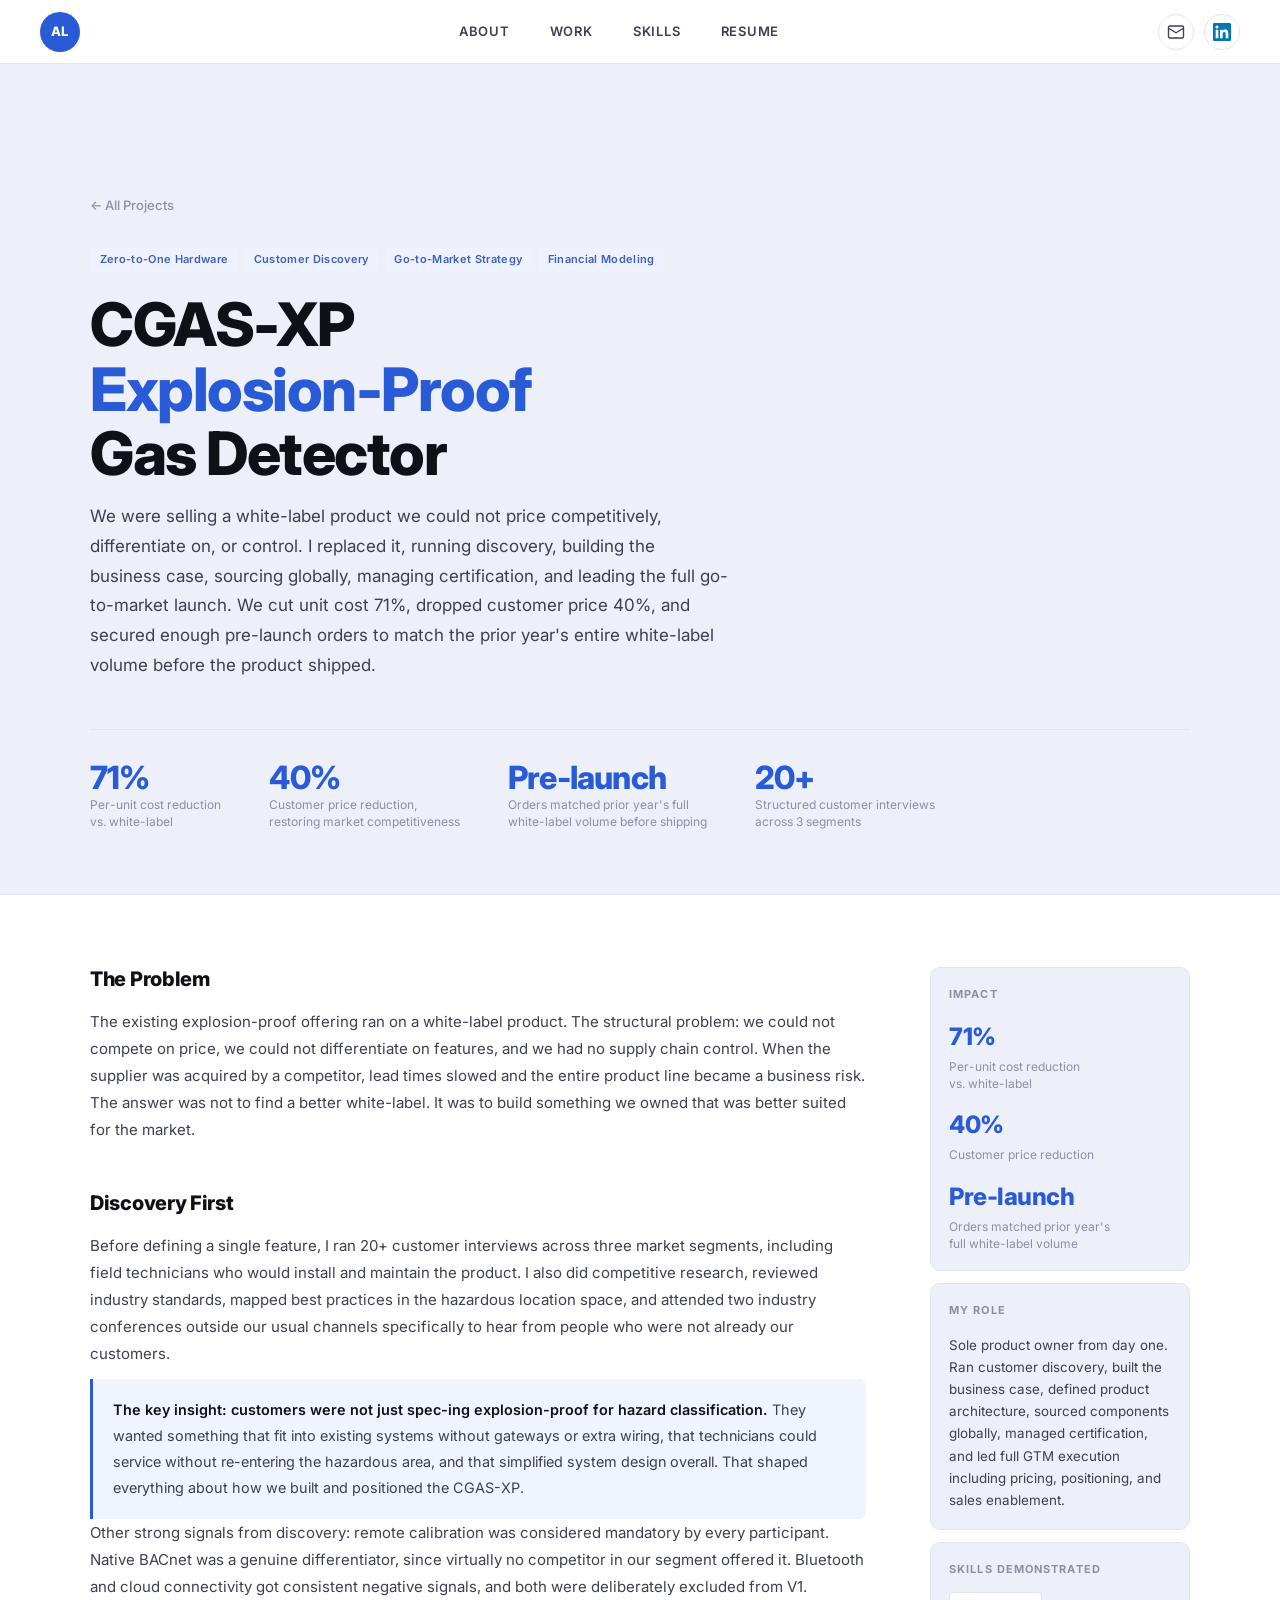
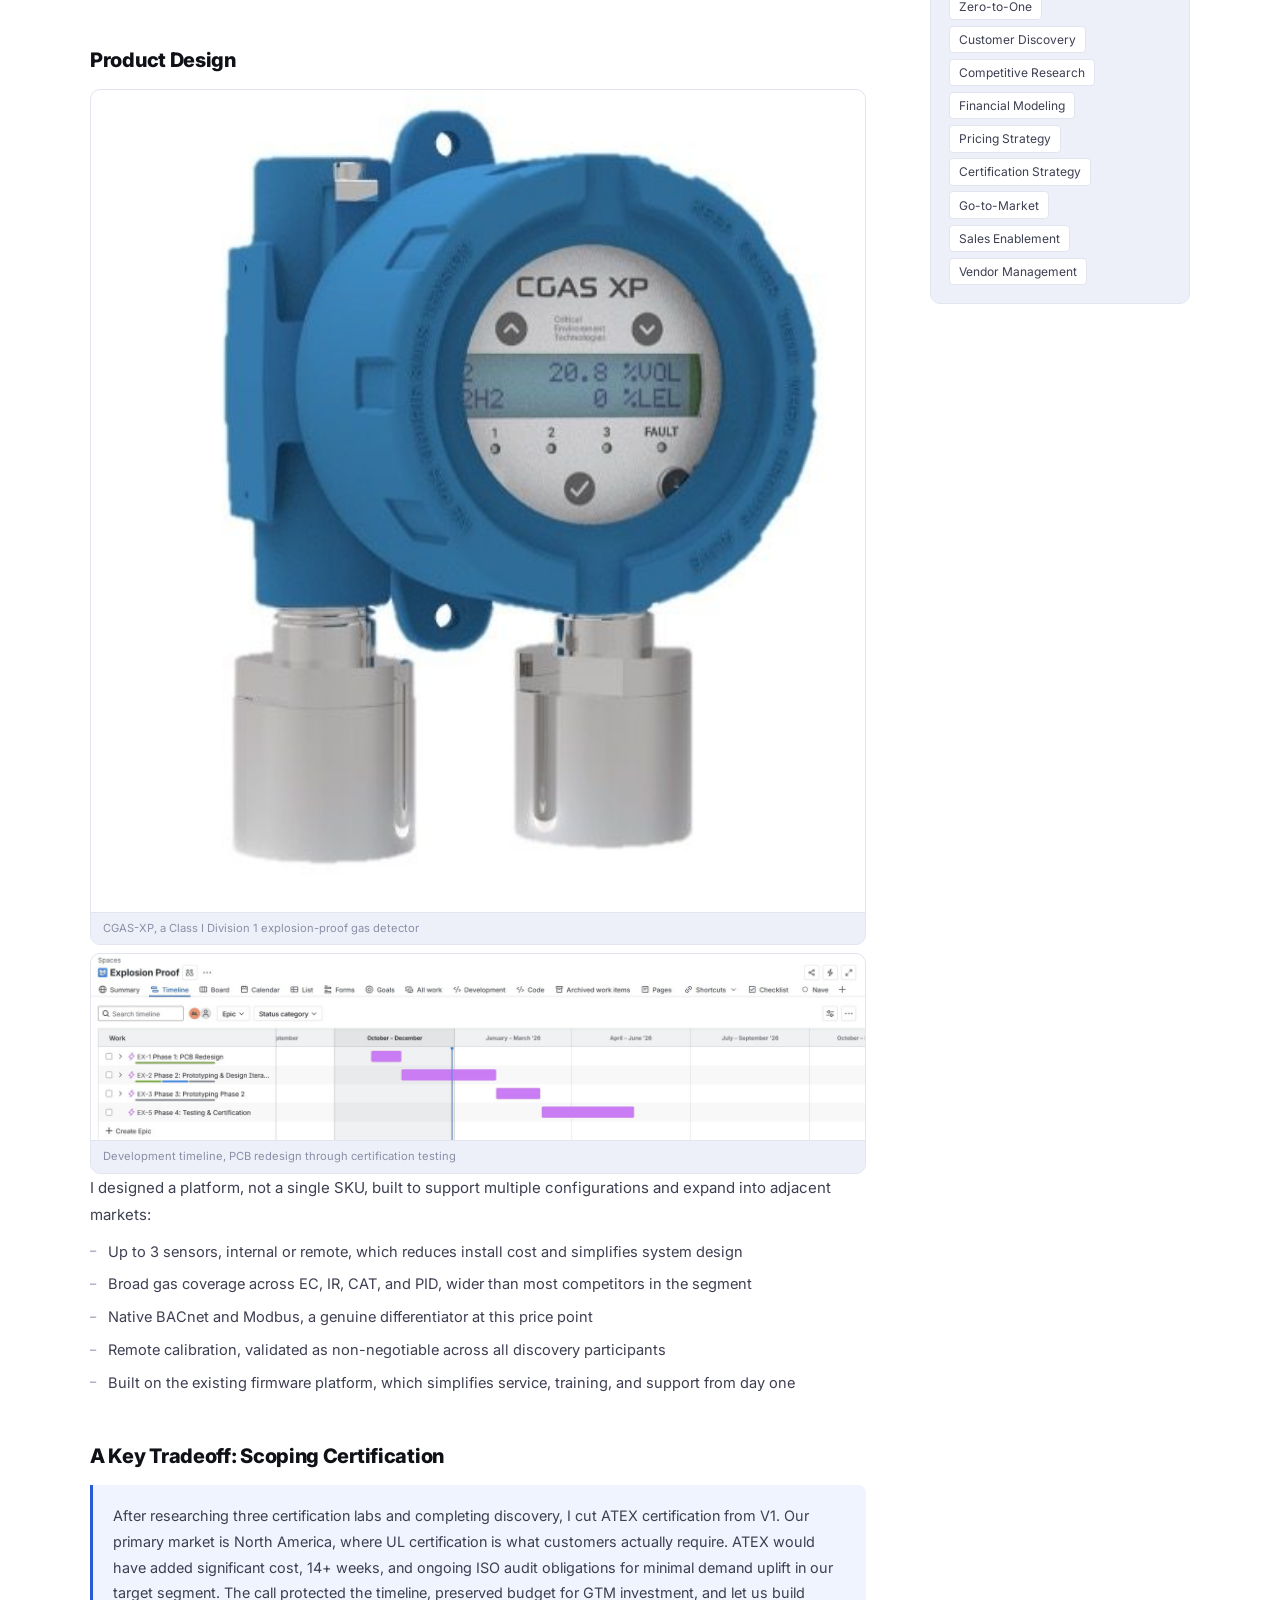
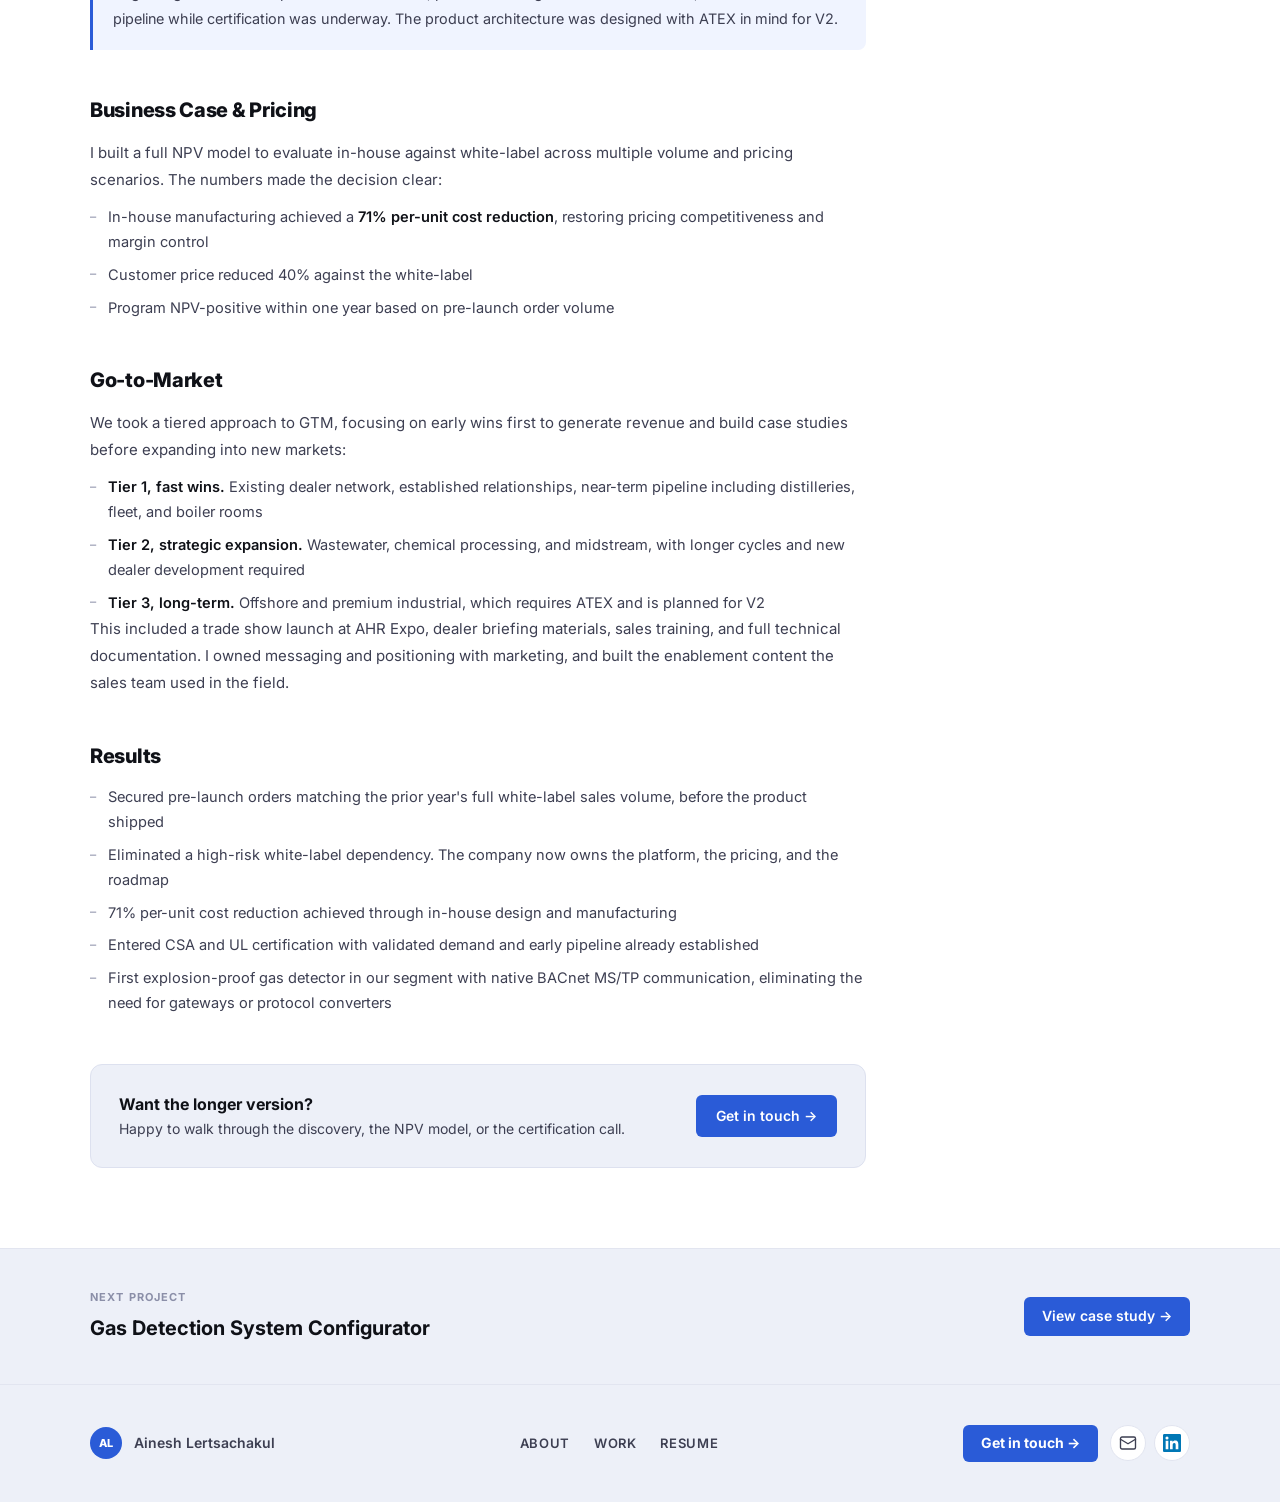
==== commit 3ab4c200: "Add files via upload" ====
--- a/work/cgas-xp.html
+++ b/work/cgas-xp.html
@@ -1,126 +1,214 @@
 <!DOCTYPE html>
-
 <html lang="en">
 <head>
-<meta charset="utf-8"/><meta content="width=device-width, initial-scale=1.0" name="viewport"/>
-<title>CGAS-XP — Ainesh Lertsachakul</title>
-<link href="https://fonts.googleapis.com" rel="preconnect"/>
-<link crossorigin="" href="https://fonts.gstatic.com" rel="preconnect"/>
-<link href="https://fonts.googleapis.com/css2?family=Inter:wght@400;500;600;700;800&amp;display=swap" rel="stylesheet"/>
-<link href="../style.css" rel="stylesheet"/>
+<meta charset="utf-8"/>
+<meta name="viewport" content="width=device-width, initial-scale=1.0"/>
+<title>CGAS-XP, Explosion-Proof Gas Detector | Ainesh Lertsachakul</title>
+<meta name="description" content="Zero-to-one hardware program replacing a white-label gas detector with an in-house design. Discovery across three segments, an NPV-backed business case, a scoped certification tradeoff, and a tiered go-to-market."/>
+<link rel="canonical" href="https://aineshl.github.io/portfolio/work/cgas-xp.html"/>
+<meta property="og:type" content="article"/>
+<meta property="og:url" content="https://aineshl.github.io/portfolio/work/cgas-xp.html"/>
+<meta property="og:title" content="CGAS-XP, Explosion-Proof Gas Detector | Ainesh Lertsachakul"/>
+<meta property="og:description" content="Replacing a white-label product we could not price, differentiate, or control. 71% unit cost reduction and pre-launch orders matching the prior year."/>
+<meta property="og:image" content="https://aineshl.github.io/portfolio/assets/og-image.png"/>
+<meta name="twitter:card" content="summary_large_image"/>
+<meta name="twitter:image" content="https://aineshl.github.io/portfolio/assets/og-image.png"/>
+<link rel="icon" href="../assets/favicon.ico" sizes="any"/>
+<link rel="icon" type="image/png" href="../assets/favicon.png"/>
+<link rel="apple-touch-icon" href="../assets/apple-touch-icon.png"/>
+<link rel="preconnect" href="https://fonts.googleapis.com"/>
+<link rel="preconnect" href="https://fonts.gstatic.com" crossorigin/>
+<link href="https://fonts.googleapis.com/css2?family=Inter:wght@400;500;600;700;800&display=swap" rel="stylesheet"/>
+<link rel="stylesheet" href="../style.css"/>
 </head>
 <body>
+
+<a href="#case" class="skip-link">Skip to case study</a>
+
 <nav class="nav">
-<a class="nav-logo" href="../index.html"><img alt="Ainesh" src="../assets/avatar.png"/></a>
-<div class="nav-center"><a href="../index.html#skills">SKILLS</a><a href="../index.html#projects">PROJECTS</a><a download="Ainesh_Lertsachakul_Resume.pdf" href="../assets/Ainesh_Lertsachakul_Resume.pdf">RESUME</a></div>
-<div class="nav-right"><a class="nav-icon-btn" href="mailto:ainesh8@gmail.com"><img alt="Gmail" src="https://cdn.prod.website-files.com/696c561ca54b8c3b01a6b89a/697062b238d113175ac10a79_vecteezy_gmail-png-icon_16716465.png"/></a><a class="nav-icon-btn" href="https://www.linkedin.com/in/aineshlertsachakul/" target="_blank"><svg fill="#0077b5" height="18" viewbox="0 0 24 24" width="18"><path d="M20.447 20.452h-3.554v-5.569c0-1.328-.027-3.037-1.852-3.037-1.853 0-2.136 1.445-2.136 2.939v5.667H9.351V9h3.414v1.561h.046c.477-.9 1.637-1.85 3.37-1.85 3.601 0 4.267 2.37 4.267 5.455v6.286zM5.337 7.433a2.062 2.062 0 01-2.063-2.065 2.064 2.064 0 112.063 2.065zm1.782 13.019H3.555V9h3.564v11.452zM22.225 0H1.771C.792 0 0 .774 0 1.729v20.542C0 23.227.792 24 1.771 24h20.451C23.2 24 24 23.227 24 22.271V1.729C24 .774 23.2 0 22.222 0h.003z"></path></svg></a></div>
+  <a href="../index.html" class="nav-logo" aria-label="Ainesh Lertsachakul, home"><span class="monogram">AL</span></a>
+  <div class="nav-center">
+    <a href="../index.html#about">ABOUT</a>
+    <a href="../index.html#work">WORK</a>
+    <a href="../index.html#skills">SKILLS</a>
+    <a href="../assets/Ainesh_Lertsachakul_Resume.pdf" target="_blank" rel="noopener">RESUME</a>
+  </div>
+  <div class="nav-right">
+    <a href="mailto:ainesh8@gmail.com" class="nav-icon-btn" title="Email" aria-label="Email Ainesh">
+      <svg viewBox="0 0 24 24" fill="none" stroke="#3d3f52" stroke-width="1.8" stroke-linecap="round" stroke-linejoin="round"><rect x="2" y="4" width="20" height="16" rx="2"/><path d="m22 7-10 6L2 7"/></svg>
+    </a>
+    <a href="https://www.linkedin.com/in/aineshlertsachakul/" target="_blank" rel="noopener" class="nav-icon-btn" title="LinkedIn" aria-label="LinkedIn profile">
+      <svg viewBox="0 0 24 24" fill="#0077b5"><path d="M20.447 20.452h-3.554v-5.569c0-1.328-.027-3.037-1.852-3.037-1.853 0-2.136 1.445-2.136 2.939v5.667H9.351V9h3.414v1.561h.046c.477-.9 1.637-1.85 3.37-1.85 3.601 0 4.267 2.37 4.267 5.455v6.286zM5.337 7.433a2.062 2.062 0 01-2.063-2.065 2.064 2.064 0 112.063 2.065zm1.782 13.019H3.555V9h3.564v11.452zM22.225 0H1.771C.792 0 0 .774 0 1.729v20.542C0 23.227.792 24 1.771 24h20.451C23.2 24 24 23.227 24 22.271V1.729C24 .774 23.2 0 22.222 0h.003z"/></svg>
+    </a>
+    <button class="nav-toggle" id="navToggle" aria-expanded="false" aria-controls="navDrawer" aria-label="Open menu">
+      <svg class="icon-open" viewBox="0 0 24 24"><path d="M3 6h18M3 12h18M3 18h18"/></svg>
+      <svg class="icon-close" viewBox="0 0 24 24"><path d="M18 6 6 18M6 6l12 12"/></svg>
+    </button>
+  </div>
 </nav>
+<div class="nav-drawer" id="navDrawer">
+  <a href="../index.html#about">About</a>
+  <a href="../index.html#work">Work</a>
+  <a href="../index.html#skills">Skills</a>
+  <a href="../assets/Ainesh_Lertsachakul_Resume.pdf" target="_blank" rel="noopener">Resume</a>
+  <a href="mailto:ainesh8@gmail.com">Get in touch</a>
+</div>
+
 <header class="case-hero">
-<div class="case-hero-inner">
-<a class="back" href="../index.html#projects">← All Projects</a>
-<div class="case-tags"><span class="case-tag">Zero-to-One Hardware</span><span class="case-tag">Customer Discovery</span><span class="case-tag">Go-to-Market Strategy</span><span class="case-tag">Financial Modeling</span></div>
-<h1 class="case-h1">CGAS-XP —<br/><span class="blue">Explosion-Proof</span><br/>Gas Detector</h1>
-<p class="case-sub">We were selling a white-label product we couldn't price competitively, differentiate on, or control. I replaced it, running discovery, building the business case, sourcing globally, managing certification, and leading the full go-to-market launch. We cut unit cost ~71%, dropped customer price ~40%, and secured enough pre-launch orders to match the prior year's entire white-label volume before the product shipped.</p>
-<div class="case-kpis">
-<div class="kpi"><span class="kpi-n">~71%</span><span class="kpi-l">Per-unit cost reduction<br/>vs. white-label</span></div>
-<div class="kpi"><span class="kpi-n">~40%</span><span class="kpi-l">Customer price reduction —<br/>restoring market competitiveness</span></div>
-<div class="kpi"><span class="kpi-n">Pre-launch</span><span class="kpi-l">Orders matched prior year's full<br/>white-label volume before shipping</span></div>
-<div class="kpi"><span class="kpi-n">10–15</span><span class="kpi-l">Structured customer interviews<br/>across 3 segments</span></div>
-</div>
-</div>
+  <div class="case-hero-inner">
+    <a class="back" href="../index.html#work">← All Projects</a>
+    <div class="case-tags">
+      <span class="case-tag">Zero-to-One Hardware</span>
+      <span class="case-tag">Customer Discovery</span>
+      <span class="case-tag">Go-to-Market Strategy</span>
+      <span class="case-tag">Financial Modeling</span>
+    </div>
+    <h1 class="case-h1">CGAS-XP<br/><span class="blue">Explosion-Proof</span><br/>Gas Detector</h1>
+    <p class="case-sub">We were selling a white-label product we could not price competitively, differentiate on, or control. I replaced it, running discovery, building the business case, sourcing globally, managing certification, and leading the full go-to-market launch. We cut unit cost 71%, dropped customer price 40%, and secured enough pre-launch orders to match the prior year's entire white-label volume before the product shipped.</p>
+    <div class="case-kpis">
+      <div class="kpi"><span class="kpi-n">71%</span><span class="kpi-l">Per-unit cost reduction<br/>vs. white-label</span></div>
+      <div class="kpi"><span class="kpi-n">40%</span><span class="kpi-l">Customer price reduction,<br/>restoring market competitiveness</span></div>
+      <div class="kpi"><span class="kpi-n">Pre-launch</span><span class="kpi-l">Orders matched prior year's full<br/>white-label volume before shipping</span></div>
+      <div class="kpi"><span class="kpi-n">20+</span><span class="kpi-l">Structured customer interviews<br/>across 3 segments</span></div>
+    </div>
+  </div>
 </header>
-<section class="case-body">
+
+<section class="case-body" id="case">
 <div class="case-layout">
 <div class="case-main">
-<div class="cs">
-<h2>The Problem</h2>
-<p>The existing explosion-proof offering ran on a white-label product. The structural problem: we couldn't compete on price, we couldn't differentiate on features, and we had no supply chain control. When the supplier was acquired by a competitor, lead times slowed and the entire product line became a business risk. The answer wasn't to find a better white-label. It was to build something we owned that was better suited for the market.</p>
-</div>
-<div class="cs">
-<h2>Discovery First</h2>
-<p>Before defining a single feature, I ran 10-15 customer interviews across three market segments, including field technicians who would install and maintain the product. I also did competitive research, reviewed industry standards, and mapped best practices in the hazardous location space.</p>
-<div class="callout">
-<p><strong>The key insight: customers weren't just spec-ing explosion-proof for hazard classification.</strong> They wanted something that fit into existing systems without gateways or extra wiring, that technicians could service without re-entering the hazardous area, and that simplified system design overall. That shaped everything about how we built and positioned the CGAS-XP.</p>
-</div>
-<p>Other strong signals from discovery: remote calibration was considered mandatory by every participant; native BACnet was a genuine differentiator (virtually no competitor in our segment offered it); Bluetooth and cloud connectivity got consistent negative signals — both deliberately excluded from V1.</p>
-</div>
-<div class="cs">
-<h2>Product Design</h2>
-        <figure class="cs-img">
-          <img src="../assets/cgas-xp-render.jpg" alt="CGAS-XP product render" loading="lazy"/>
-          <figcaption>CGAS-XP — Class I Division 1 explosion-proof gas detector</figcaption>
-        </figure>
-        <figure class="cs-img">
-          <img src="../assets/cgas-timeline.png" alt="Development timeline" loading="lazy"/>
-          <figcaption>Development timeline — PCB redesign through certification testing</figcaption>
-        </figure>
-<p>I designed a platform, not a single SKU — built to support multiple configurations and expand into adjacent markets:</p>
-<ul>
-<li>Up to 3 sensors (internal and/or remote) — reduces install cost, simplifies system design</li>
-<li>Broad gas coverage: EC, IR, CAT, PID — wider than most competitors in the segment</li>
-<li>Native BACnet and Modbus — a genuine differentiator at this price point</li>
-<li>Remote calibration — validated as non-negotiable across all discovery participants</li>
-<li>Built on existing firmware platform — simplifies service, training, and support from day one</li>
-</ul>
-
-
-</div>
-<div class="cs">
-<h2>A Key Tradeoff: Scoping Certification</h2>
-<div class="callout">
-<p>After researching three certification labs and completing discovery, I cut ATEX certification from V1. Our primary market is North America, where UL certification is what customers actually require. ATEX would have added significant cost, 14+ weeks, and ongoing ISO audit obligations for minimal demand uplift in our target segment. The call protected the timeline, preserved budget for GTM investment, and let us build pipeline while certification was underway. The product architecture was designed with ATEX in mind for V2.</p>
-</div>
-
-</div>
-<div class="cs">
-<h2>Business Case &amp; Pricing</h2>
-<p>I built a full NPV model to evaluate in-house vs. white-label across multiple volume and pricing scenarios. The numbers made the decision clear:</p>
-<ul>
-<li>In-house manufacturing achieved <strong>~71% per-unit cost reduction</strong>, restoring pricing competitiveness and margin control</li>
-<li>Customer price reduced ~40% vs. the white-label</li>
-<li>Program NPV-positive within one year based on pre-launch order volume</li>
-</ul>
-</div>
-<div class="cs">
-<h2>Go-to-Market</h2>
-<p>We took a tiered approach to GTM, focusing on early wins first to generate revenue and build case studies before expanding into new markets:</p>
-<ul>
-<li><strong>Tier 1 — fast wins:</strong> Existing dealer network, established relationships, near-term pipeline (distilleries, fleet, boiler rooms)</li>
-<li><strong>Tier 2 — strategic expansion:</strong> Wastewater, chemical processing, midstream — longer cycles, new dealer development required</li>
-<li><strong>Tier 3 — long-term:</strong> Offshore and premium industrial; requires ATEX (planned for V2)</li>
-</ul>
-<p>This included a trade show launch at AHR Expo, dealer briefing materials, sales training, and full technical documentation. I also attended two industry conferences outside our typical channels to do market research and gather insights that helped refine our positioning and better equip the sales team.</p>
-</div>
-<div class="cs">
-<h2>Results</h2>
-<ul>
-<li>Secured pre-launch orders matching the prior year's full white-label sales volume, before the product shipped</li>
-<li>Eliminated a high-risk white-label dependency, the company now owns the platform, the pricing, and the roadmap</li>
-<li>~71% per-unit cost reduction achieved through in-house design and manufacturing</li>
-<li>Entered CSA/UL certification with validated demand and early pipeline already established</li>
-<li>First explosion-proof gas detector in our segment with native BACnet MS/TP communication, eliminating the need for gateways or protocol converters</li>
-</ul>
-</div>
-</div>
+
+  <div class="cs">
+    <h2>The Problem</h2>
+    <p>The existing explosion-proof offering ran on a white-label product. The structural problem: we could not compete on price, we could not differentiate on features, and we had no supply chain control. When the supplier was acquired by a competitor, lead times slowed and the entire product line became a business risk. The answer was not to find a better white-label. It was to build something we owned that was better suited for the market.</p>
+  </div>
+
+  <div class="cs">
+    <h2>Discovery First</h2>
+    <p>Before defining a single feature, I ran 20+ customer interviews across three market segments, including field technicians who would install and maintain the product. I also did competitive research, reviewed industry standards, mapped best practices in the hazardous location space, and attended two industry conferences outside our usual channels specifically to hear from people who were not already our customers.</p>
+    <div class="callout">
+      <p><strong>The key insight: customers were not just spec-ing explosion-proof for hazard classification.</strong> They wanted something that fit into existing systems without gateways or extra wiring, that technicians could service without re-entering the hazardous area, and that simplified system design overall. That shaped everything about how we built and positioned the CGAS-XP.</p>
+    </div>
+    <p>Other strong signals from discovery: remote calibration was considered mandatory by every participant. Native BACnet was a genuine differentiator, since virtually no competitor in our segment offered it. Bluetooth and cloud connectivity got consistent negative signals, and both were deliberately excluded from V1.</p>
+  </div>
+
+  <div class="cs">
+    <h2>Product Design</h2>
+    <figure class="cs-img">
+      <img src="../assets/cgas-xp-render.jpg" alt="CGAS-XP product render" loading="lazy"/>
+      <figcaption>CGAS-XP, a Class I Division 1 explosion-proof gas detector</figcaption>
+    </figure>
+    <figure class="cs-img">
+      <img src="../assets/cgas-timeline.png" alt="Development timeline showing four phases from PCB redesign to certification testing" loading="lazy"/>
+      <figcaption>Development timeline, PCB redesign through certification testing</figcaption>
+    </figure>
+    <p>I designed a platform, not a single SKU, built to support multiple configurations and expand into adjacent markets:</p>
+    <ul>
+      <li>Up to 3 sensors, internal or remote, which reduces install cost and simplifies system design</li>
+      <li>Broad gas coverage across EC, IR, CAT, and PID, wider than most competitors in the segment</li>
+      <li>Native BACnet and Modbus, a genuine differentiator at this price point</li>
+      <li>Remote calibration, validated as non-negotiable across all discovery participants</li>
+      <li>Built on the existing firmware platform, which simplifies service, training, and support from day one</li>
+    </ul>
+  </div>
+
+  <div class="cs">
+    <h2>A Key Tradeoff: Scoping Certification</h2>
+    <div class="callout">
+      <p>After researching three certification labs and completing discovery, I cut ATEX certification from V1. Our primary market is North America, where UL certification is what customers actually require. ATEX would have added significant cost, 14+ weeks, and ongoing ISO audit obligations for minimal demand uplift in our target segment. The call protected the timeline, preserved budget for GTM investment, and let us build pipeline while certification was underway. The product architecture was designed with ATEX in mind for V2.</p>
+    </div>
+  </div>
+
+  <div class="cs">
+    <h2>Business Case &amp; Pricing</h2>
+    <p>I built a full NPV model to evaluate in-house against white-label across multiple volume and pricing scenarios. The numbers made the decision clear:</p>
+    <ul>
+      <li>In-house manufacturing achieved a <strong>71% per-unit cost reduction</strong>, restoring pricing competitiveness and margin control</li>
+      <li>Customer price reduced 40% against the white-label</li>
+      <li>Program NPV-positive within one year based on pre-launch order volume</li>
+    </ul>
+  </div>
+
+  <div class="cs">
+    <h2>Go-to-Market</h2>
+    <p>We took a tiered approach to GTM, focusing on early wins first to generate revenue and build case studies before expanding into new markets:</p>
+    <ul>
+      <li><strong>Tier 1, fast wins.</strong> Existing dealer network, established relationships, near-term pipeline including distilleries, fleet, and boiler rooms</li>
+      <li><strong>Tier 2, strategic expansion.</strong> Wastewater, chemical processing, and midstream, with longer cycles and new dealer development required</li>
+      <li><strong>Tier 3, long-term.</strong> Offshore and premium industrial, which requires ATEX and is planned for V2</li>
+    </ul>
+    <p>This included a trade show launch at AHR Expo, dealer briefing materials, sales training, and full technical documentation. I owned messaging and positioning with marketing, and built the enablement content the sales team used in the field.</p>
+  </div>
+
+  <div class="cs">
+    <h2>Results</h2>
+    <ul>
+      <li>Secured pre-launch orders matching the prior year's full white-label sales volume, before the product shipped</li>
+      <li>Eliminated a high-risk white-label dependency. The company now owns the platform, the pricing, and the roadmap</li>
+      <li>71% per-unit cost reduction achieved through in-house design and manufacturing</li>
+      <li>Entered CSA and UL certification with validated demand and early pipeline already established</li>
+      <li>First explosion-proof gas detector in our segment with native BACnet MS/TP communication, eliminating the need for gateways or protocol converters</li>
+    </ul>
+  </div>
+
+  <div class="case-cta">
+    <p>Want the longer version?<span>Happy to walk through the discovery, the NPV model, or the certification call.</span></p>
+    <a href="mailto:ainesh8@gmail.com">Get in touch →</a>
+  </div>
+
+</div>
+
 <aside class="case-sidebar">
-<div class="side-card">
-<h4>Impact</h4>
-<div class="s-stat"><span class="s-n">~71%</span><span class="s-l">Per-unit cost reduction<br/>vs. white-label</span></div>
-<div class="s-stat"><span class="s-n">~40%</span><span class="s-l">Customer price reduction</span></div>
-<div class="s-stat"><span class="s-n">Pre-launch</span><span class="s-l">Orders matched prior year's<br/>full white-label volume</span></div>
-</div>
-<div class="side-card">
-<h4>My Role</h4>
-<p class="s-p">Sole product owner from day one. Ran customer discovery, built the business case, defined product architecture, sourced components globally, managed certification, and led full GTM execution including pricing, positioning, and sales enablement.</p>
-</div>
-<div class="side-card">
-<h4>Skills Demonstrated</h4>
-<div class="s-tags"><span>Zero-to-One</span><span>Customer Discovery</span><span>Competitive Research</span><span>Financial Modeling</span><span>Pricing Strategy</span><span>Certification Strategy</span><span>Go-to-Market</span><span>Sales Enablement</span><span>Vendor Management</span></div>
-</div>
+  <div class="side-card">
+    <h4>Impact</h4>
+    <div class="s-stat"><span class="s-n">71%</span><span class="s-l">Per-unit cost reduction<br/>vs. white-label</span></div>
+    <div class="s-stat"><span class="s-n">40%</span><span class="s-l">Customer price reduction</span></div>
+    <div class="s-stat"><span class="s-n">Pre-launch</span><span class="s-l">Orders matched prior year's<br/>full white-label volume</span></div>
+  </div>
+  <div class="side-card">
+    <h4>My Role</h4>
+    <p class="s-p">Sole product owner from day one. Ran customer discovery, built the business case, defined product architecture, sourced components globally, managed certification, and led full GTM execution including pricing, positioning, and sales enablement.</p>
+  </div>
+  <div class="side-card">
+    <h4>Skills Demonstrated</h4>
+    <div class="s-tags"><span>Zero-to-One</span><span>Customer Discovery</span><span>Competitive Research</span><span>Financial Modeling</span><span>Pricing Strategy</span><span>Certification Strategy</span><span>Go-to-Market</span><span>Sales Enablement</span><span>Vendor Management</span></div>
+  </div>
 </aside>
 </div>
 </section>
-<div class="next-band"><div class="next-inner"><div><p class="next-label">Next Project</p><p class="next-title">Gas Detection System Configurator</p></div><a class="next-btn" href="fcs.html">View case study →</a></div></div>
-<footer class="footer"><div class="footer-inner"><div class="footer-brand"><img alt="Ainesh" class="footer-avatar" src="../assets/avatar.png"/><span class="footer-name">Ainesh Lertsachakul</span></div><a class="footer-cta" href="mailto:ainesh8@gmail.com">Let's talk!</a><div class="footer-icons"><a class="nav-icon-btn" href="mailto:ainesh8@gmail.com"><img alt="Gmail" src="https://cdn.prod.website-files.com/696c561ca54b8c3b01a6b89a/697062b238d113175ac10a79_vecteezy_gmail-png-icon_16716465.png"/></a><a class="nav-icon-btn" href="https://www.linkedin.com/in/aineshlertsachakul/" target="_blank"><svg fill="#0077b5" height="18" viewbox="0 0 24 24" width="18"><path d="M20.447 20.452h-3.554v-5.569c0-1.328-.027-3.037-1.852-3.037-1.853 0-2.136 1.445-2.136 2.939v5.667H9.351V9h3.414v1.561h.046c.477-.9 1.637-1.85 3.37-1.85 3.601 0 4.267 2.37 4.267 5.455v6.286zM5.337 7.433a2.062 2.062 0 01-2.063-2.065 2.064 2.064 0 112.063 2.065zm1.782 13.019H3.555V9h3.564v11.452zM22.225 0H1.771C.792 0 0 .774 0 1.729v20.542C0 23.227.792 24 1.771 24h20.451C23.2 24 24 23.227 24 22.271V1.729C24 .774 23.2 0 22.222 0h.003z"></path></svg></a></div></div></footer>
+
+<div class="next-band">
+  <div class="next-inner">
+    <div><p class="next-label">Next Project</p><p class="next-title">Gas Detection System Configurator</p></div>
+    <a class="next-btn" href="fcs.html">View case study →</a>
+  </div>
+</div>
+
+<footer class="footer">
+  <div class="footer-inner">
+    <div class="footer-brand">
+      <span class="monogram">AL</span>
+      <span class="footer-name">Ainesh Lertsachakul</span>
+    </div>
+    <nav class="footer-nav" aria-label="Footer">
+      <a href="../index.html#about">About</a>
+      <a href="../index.html#work">Work</a>
+      <a href="../assets/Ainesh_Lertsachakul_Resume.pdf" target="_blank" rel="noopener">Resume</a>
+    </nav>
+    <div class="footer-right">
+      <a href="mailto:ainesh8@gmail.com" class="footer-cta">Get in touch →</a>
+      <div class="footer-icons">
+        <a href="mailto:ainesh8@gmail.com" class="nav-icon-btn" aria-label="Email Ainesh">
+          <svg viewBox="0 0 24 24" fill="none" stroke="#3d3f52" stroke-width="1.8" stroke-linecap="round" stroke-linejoin="round"><rect x="2" y="4" width="20" height="16" rx="2"/><path d="m22 7-10 6L2 7"/></svg>
+        </a>
+        <a href="https://www.linkedin.com/in/aineshlertsachakul/" target="_blank" rel="noopener" class="nav-icon-btn" aria-label="LinkedIn profile">
+          <svg viewBox="0 0 24 24" fill="#0077b5"><path d="M20.447 20.452h-3.554v-5.569c0-1.328-.027-3.037-1.852-3.037-1.853 0-2.136 1.445-2.136 2.939v5.667H9.351V9h3.414v1.561h.046c.477-.9 1.637-1.85 3.37-1.85 3.601 0 4.267 2.37 4.267 5.455v6.286zM5.337 7.433a2.062 2.062 0 01-2.063-2.065 2.064 2.064 0 112.063 2.065zm1.782 13.019H3.555V9h3.564v11.452zM22.225 0H1.771C.792 0 0 .774 0 1.729v20.542C0 23.227.792 24 1.771 24h20.451C23.2 24 24 23.227 24 22.271V1.729C24 .774 23.2 0 22.222 0h.003z"/></svg>
+        </a>
+      </div>
+    </div>
+  </div>
+</footer>
+
+<script src="../app.js"></script>
 </body>
 </html>
--- a/style.css
+++ b/style.css
@@ -23,9 +23,17 @@
 img{display:block;max-width:100%}
 a{text-decoration:none;color:inherit}
 
-/* ─────────────────────────────────────────
-   NAV — white, border bottom, avatar left,
-         links center, icons right
+:focus-visible{outline:2px solid var(--blue);outline-offset:3px;border-radius:3px}
+
+.skip-link{
+  position:absolute;left:-9999px;top:0;z-index:400;
+  background:var(--blue);color:#fff;padding:.6rem 1rem;
+  font-size:.875rem;font-weight:600;border-radius:0 0 6px 0;
+}
+.skip-link:focus{left:0}
+
+/* ─────────────────────────────────────────
+   NAV
 ───────────────────────────────────────── */
 .nav{
   position:fixed;top:0;left:0;right:0;z-index:200;
@@ -35,16 +43,13 @@
   display:flex;align-items:center;
   padding:0 2.5rem;
 }
-.nav-logo{
+.nav-logo{flex-shrink:0;display:flex;align-items:center}
+.monogram{
+  width:40px;height:40px;border-radius:50%;
+  background:var(--blue);color:#fff;
+  display:flex;align-items:center;justify-content:center;
+  font-size:.8125rem;font-weight:800;letter-spacing:.02em;
   flex-shrink:0;
-}
-.nav-logo img{
-  width:42px;height:42px;border-radius:50%;
-  object-fit:contain;        /* don't crop the cartoon */
-  object-position:center;
-  background:#eef2ff;        /* fills the circle behind the transparent PNG */
-  border:2px solid var(--border);
-  padding:2px;               /* small breathing room so the circle isn't clipped */
 }
 .nav-center{
   flex:1;display:flex;align-items:center;justify-content:center;
@@ -67,11 +72,38 @@
   background:var(--bg);
 }
 .nav-icon-btn:hover{border-color:var(--blue);background:#f0f4ff}
-.nav-icon-btn img{width:18px;height:18px;object-fit:contain}
-
-/* ─────────────────────────────────────────
-   HERO — light grey bg, big black headline,
-          "Product." in blue, photo right
+.nav-icon-btn svg{width:18px;height:18px;display:block}
+
+/* Mobile menu button + drawer */
+.nav-toggle{
+  display:none;
+  width:38px;height:38px;
+  align-items:center;justify-content:center;
+  background:var(--bg);border:1px solid var(--border);
+  border-radius:8px;cursor:pointer;color:var(--text-2);
+}
+.nav-toggle svg{width:20px;height:20px;stroke:currentColor;stroke-width:2;fill:none;stroke-linecap:round}
+.nav-toggle .icon-close{display:none}
+.nav-toggle[aria-expanded="true"] .icon-open{display:none}
+.nav-toggle[aria-expanded="true"] .icon-close{display:block}
+.nav-drawer{
+  display:none;
+  position:fixed;top:64px;left:0;right:0;z-index:199;
+  background:#fff;border-bottom:1px solid var(--border);
+  box-shadow:0 12px 28px rgba(15,17,23,.09);
+  padding:.5rem 1rem 1rem;
+}
+.nav-drawer.open{display:block}
+.nav-drawer a{
+  display:block;padding:.85rem .25rem;
+  font-size:.9375rem;font-weight:600;
+  color:var(--text);
+  border-bottom:1px solid var(--border);
+}
+.nav-drawer a:last-child{border-bottom:none}
+
+/* ─────────────────────────────────────────
+   HERO
 ───────────────────────────────────────── */
 .hero{
   background:var(--bg-section);
@@ -99,6 +131,7 @@
   max-width:520px;margin-bottom:2rem;
 }
 .hero-body strong{color:var(--text);font-weight:600}
+.hero-actions{display:flex;flex-wrap:wrap;gap:.75rem;align-items:center}
 .hero-btn{
   display:inline-flex;align-items:center;gap:.5rem;
   background:var(--blue);color:#fff;
@@ -107,6 +140,15 @@
   transition:background .15s;
 }
 .hero-btn:hover{background:var(--blue-dark)}
+.hero-btn-ghost{
+  display:inline-flex;align-items:center;gap:.5rem;
+  background:transparent;color:var(--text-2);
+  font-size:.9rem;font-weight:600;
+  padding:.7rem 1.5rem;border-radius:6px;
+  border:1px solid var(--border-card);
+  transition:border-color .15s,color .15s,background .15s;
+}
+.hero-btn-ghost:hover{border-color:var(--blue);color:var(--blue);background:#f5f7ff}
 .hero-photo{
   border-radius:14px;overflow:hidden;
   aspect-ratio:3/4;background:#dde1ef;
@@ -140,19 +182,45 @@
 .stat-l{font-size:.78rem;color:var(--text-3);line-height:1.4;font-weight:400}
 
 /* ─────────────────────────────────────────
-   SKILLS SECTION — left text, right carousel
+   ABOUT
+───────────────────────────────────────── */
+.about{
+  background:var(--bg-section);
+  padding:5rem 2.5rem;
+  border-bottom:1px solid var(--border);
+}
+.about-inner{
+  max-width:var(--max);margin:0 auto;
+  display:grid;grid-template-columns:300px 1fr;
+  gap:3rem;align-items:start;
+}
+.about-label{
+  font-size:.6875rem;font-weight:700;
+  letter-spacing:.12em;text-transform:uppercase;
+  color:var(--text-3);margin-bottom:.625rem;
+}
+.about-hed{
+  font-size:clamp(1.75rem,3vw,2.25rem);
+  font-weight:800;letter-spacing:-.02em;
+  color:var(--text);line-height:1.15;
+}
+.about-body p{
+  font-size:.9375rem;color:var(--text-2);
+  line-height:1.85;margin-bottom:1rem;max-width:640px;
+}
+.about-body p:last-child{margin-bottom:0}
+.about-body strong{color:var(--text);font-weight:600}
+
+/* ─────────────────────────────────────────
+   SKILLS
 ───────────────────────────────────────── */
 .skills{
-  background:var(--bg-section);
-  padding:5rem 0;
+  background:var(--bg);
+  padding:5rem 2.5rem;
   border-bottom:1px solid var(--border);
-  overflow:hidden;
-}
-.skills-top{
-  max-width:var(--max);margin:0 auto 2.5rem;padding:0 2.5rem;
-  display:grid;grid-template-columns:300px 1fr;
-  gap:3rem;align-items:center;
-}
+}
+.skills-inner{max-width:var(--max);margin:0 auto}
+.skills-top{margin-bottom:2.5rem;max-width:640px}
 .skills-label{
   font-size:.6875rem;font-weight:700;
   letter-spacing:.12em;text-transform:uppercase;
@@ -168,43 +236,31 @@
   font-size:.9375rem;font-weight:400;
   color:var(--text-2);line-height:1.7;
 }
-
-/* Carousel track */
-.carousel-wrap{position:relative;padding:0 2.5rem;overflow:hidden}
-.carousel-track{
-  display:flex;gap:1.25rem;
-  width:max-content;
-  animation:carousel-scroll 40s linear infinite;
-  cursor:default;
-}
-.carousel-track:hover{animation-play-state:paused}
-@keyframes carousel-scroll{
-  0%{transform:translateX(0)}
-  100%{transform:translateX(-50%)}
-}
-
+.skills-grid{
+  display:grid;
+  grid-template-columns:repeat(auto-fit,minmax(240px,1fr));
+  gap:1rem;
+}
 .skill-card{
-  flex:0 0 240px;
   background:var(--bg-card);
   border:1px solid var(--border-card);
   border-radius:12px;
-  padding:1.75rem 1.5rem;
+  padding:1.5rem 1.375rem;
   transition:box-shadow .2s,border-color .2s;
-  user-select:none;
 }
 .skill-card:hover{
   box-shadow:0 4px 20px rgba(42,91,215,.1);
   border-color:#b8c8f0;
 }
 .skill-icon{
-  width:52px;height:52px;
+  width:46px;height:46px;
   border-radius:10px;
   background:#eef2ff;
   display:flex;align-items:center;justify-content:center;
-  margin-bottom:1.125rem;
+  margin-bottom:1rem;
 }
 .skill-icon svg{
-  width:24px;height:24px;
+  width:22px;height:22px;
   stroke:var(--blue);fill:none;stroke-width:1.75;
   stroke-linecap:round;stroke-linejoin:round;
 }
@@ -217,10 +273,8 @@
   color:var(--text-2);line-height:1.6;
 }
 
-/* dots removed — auto-scroll used instead */
-
-/* ─────────────────────────────────────────
-   PROJECTS SECTION
+/* ─────────────────────────────────────────
+   PROJECTS
 ───────────────────────────────────────── */
 .projects{
   background:var(--bg);
@@ -276,7 +330,7 @@
 .proj-thumb img{
   width:100%;height:100%;
   object-fit:cover;
-  object-position:top left;   /* default — overridden per card below */
+  object-position:top left;
   transition:transform .3s ease;
 }
 .proj-row:hover .proj-thumb img{transform:scale(1.04)}
@@ -287,38 +341,10 @@
 .proj-thumb--fcs img     { object-fit:cover;   object-position:top left; }
 .proj-thumb--shop img    { object-fit:cover;   object-position:top center; }
 
-/* Mobile: show thumbnails inline above metrics, smaller */
-@media(max-width:760px){
-  .proj-row{
-    grid-template-columns:28px 1fr auto;
-    gap:0 1rem;
-  }
-  .proj-thumb{
-    display:none;
-  }
-  .proj-body-thumb{
-    display:block;
-    width:100%;
-    height:110px;
-    border-radius:8px;
-    overflow:hidden;
-    border:1px solid var(--border);
-    background:var(--bg-section);
-    margin-bottom:.75rem;
-  }
-  .proj-body-thumb img{
-    width:100%;height:100%;
-    object-fit:cover;
-    object-position:top left;
-  }
-  .proj-body-thumb.proj-thumb--cis img  { object-fit:contain; object-position:center; background:#fff; padding:6px; }
-  .proj-body-thumb.proj-thumb--cgas img { object-fit:contain; object-position:center; background:#e8f4ff; }
-  .proj-body-thumb.proj-thumb--shop img { object-fit:cover; object-position:top center; }
-}
-@media(min-width:761px){
-  .proj-body-thumb{ display:none; }
-}
-  color:var(--text-3);padding-top:.15rem;font-variant-numeric:tabular-nums;
+.proj-num{
+  font-size:.8125rem;font-weight:600;
+  color:var(--text-3);padding-top:.15rem;
+  font-variant-numeric:tabular-nums;
 }
 .proj-body{min-width:0}
 .proj-tags{display:flex;flex-wrap:wrap;gap:.35rem;margin-bottom:.55rem}
@@ -348,44 +374,34 @@
   flex-shrink:0;padding-top:.1rem;
 }
 
-/* ─────────────────────────────────────────
-   FOOTER
-───────────────────────────────────────── */
-.footer{
-  background:var(--bg-section);
-  border-top:1px solid var(--border);
-  padding:2rem 2.5rem;
-}
-.footer-inner{
-  max-width:var(--max);margin:0 auto;
-  display:flex;align-items:center;
-  justify-content:space-between;
-  flex-wrap:wrap;gap:1rem;
-}
-.footer-brand{display:flex;align-items:center;gap:.75rem}
-.footer-avatar{
-  width:32px;height:32px;border-radius:50%;
-  object-fit:contain;
-  object-position:center;
-  border:1.5px solid var(--border);
-  background:#eef2ff;
-  padding:2px;
-}
-.footer-name{font-size:.875rem;font-weight:500;color:var(--text-2)}
-.footer-cta{
-  font-size:.875rem;font-weight:700;
-  background:var(--blue);color:#fff;
-  padding:.45rem 1.125rem;border-radius:6px;
-  transition:background .15s;
-}
-.footer-cta:hover{background:var(--blue-dark)}
-.footer-icons{display:flex;gap:.5rem}
-
-/* ─────────────────────────────────────────
-   AHR VEGAS STRIP
+/* Mobile: inline thumbnail above the metrics */
+@media(max-width:760px){
+  .proj-row{grid-template-columns:28px 1fr auto;gap:0 1rem}
+  .proj-thumb{display:none}
+  .proj-body-thumb{
+    display:block;width:100%;height:110px;
+    border-radius:8px;overflow:hidden;
+    border:1px solid var(--border);
+    background:var(--bg-section);
+    margin-bottom:.75rem;
+  }
+  .proj-body-thumb img{
+    width:100%;height:100%;
+    object-fit:cover;object-position:top left;
+  }
+  .proj-body-thumb.proj-thumb--cis img  { object-fit:contain; object-position:center; background:#fff; padding:6px; }
+  .proj-body-thumb.proj-thumb--cgas img { object-fit:contain; object-position:center; background:#e8f4ff; }
+  .proj-body-thumb.proj-thumb--shop img { object-fit:cover; object-position:top center; }
+}
+@media(min-width:761px){
+  .proj-body-thumb{display:none}
+}
+
+/* ─────────────────────────────────────────
+   AHR STRIP
 ───────────────────────────────────────── */
 .ahr-strip{
-  background:#ffffff;
+  background:var(--bg-section);
   border-bottom:1px solid var(--border);
   padding:3.5rem 2.5rem;
 }
@@ -403,15 +419,6 @@
 .ahr-photo img{
   width:100%;height:100%;object-fit:cover;object-position:center center;
 }
-@media(max-width:860px){
-  .ahr-inner{grid-template-columns:1fr}
-  .ahr-photo{aspect-ratio:16/9}
-  .ahr-photo img{object-position:center 40%}
-}
-@media(max-width:600px){
-  .ahr-photo{aspect-ratio:4/3}
-  .ahr-photo img{object-position:center 35%}
-}
 .ahr-label{
   font-size:1rem;font-weight:700;
   letter-spacing:.08em;text-transform:uppercase;
@@ -428,16 +435,14 @@
 }
 .ahr-body{
   font-size:.9375rem;font-weight:400;
-  color:var(--text-2);line-height:1.75;
-}
-@media(max-width:860px){
-  .ahr-inner{grid-template-columns:1fr}
-  .ahr-photo{aspect-ratio:16/9}
-}
-@media(max-width:600px){
-  .ahr-strip{padding:2.5rem 1rem}
-}
-
+  color:var(--text-2);line-height:1.75;margin-bottom:.75rem;
+}
+.ahr-body:last-child{margin-bottom:0}
+.ahr-body strong{color:var(--text);font-weight:600}
+
+/* ─────────────────────────────────────────
+   CASE STUDY
+───────────────────────────────────────── */
 .case-hero{
   background:var(--bg-section);
   padding:8rem 2.5rem 4rem;
@@ -481,7 +486,6 @@
 }
 .kpi-l{font-size:.75rem;color:var(--text-3);line-height:1.4}
 
-/* Case body */
 .case-body{padding:4.5rem 2.5rem 5rem;background:var(--bg)}
 .case-layout{
   max-width:var(--max);margin:0 auto;
@@ -491,9 +495,10 @@
 .case-main{display:flex;flex-direction:column;gap:3rem}
 
 .cs h2{
-  font-size:.6875rem;font-weight:700;
-  letter-spacing:.1em;text-transform:uppercase;
-  color:var(--text-3);margin-bottom:.875rem;
+  font-size:1.25rem;font-weight:800;
+  letter-spacing:-.015em;
+  color:var(--text);margin-bottom:1rem;
+  line-height:1.25;
 }
 .cs p{
   font-size:.9375rem;font-weight:400;
@@ -523,7 +528,7 @@
   border:1px solid var(--border);border-radius:10px;
   overflow:hidden;background:var(--bg-section);margin-top:.5rem;
 }
-.cs-img img{width:100%;display:block}
+.cs-img img{width:100%;display:block;cursor:zoom-in}
 .cs-img figcaption{
   font-size:.7rem;color:var(--text-3);
   padding:.5rem .75rem;
@@ -563,10 +568,36 @@
   padding:.2rem .55rem;border-radius:4px;background:var(--bg);
 }
 
+/* End-of-case contact CTA */
+.case-cta{
+  border:1px solid var(--border-card);
+  border-radius:12px;
+  background:var(--bg-section);
+  padding:1.75rem;
+  display:flex;align-items:center;justify-content:space-between;
+  gap:1.5rem;flex-wrap:wrap;
+}
+.case-cta p{
+  font-size:1rem;font-weight:700;color:var(--text);
+  margin:0;line-height:1.4;
+}
+.case-cta span{
+  display:block;font-size:.875rem;font-weight:400;
+  color:var(--text-2);margin-top:.25rem;
+}
+.case-cta a{
+  display:inline-flex;align-items:center;gap:.4rem;
+  font-size:.875rem;font-weight:600;
+  background:var(--blue);color:#fff;
+  padding:.6rem 1.25rem;border-radius:6px;
+  white-space:nowrap;transition:background .15s;
+}
+.case-cta a:hover{background:var(--blue-dark)}
+
 /* Next project */
 .next-band{
   border-top:1px solid var(--border);
-  padding:2.5rem 2.5rem;
+  padding:2.5rem;
   background:var(--bg-section);
 }
 .next-inner{
@@ -591,6 +622,63 @@
   white-space:nowrap;transition:background .15s;
 }
 .next-btn:hover{background:var(--blue-dark)}
+
+/* ─────────────────────────────────────────
+   LIGHTBOX
+───────────────────────────────────────── */
+.lightbox{
+  position:fixed;inset:0;z-index:300;
+  background:rgba(15,17,23,.9);
+  display:none;align-items:center;justify-content:center;
+  padding:2rem;cursor:zoom-out;
+}
+.lightbox.open{display:flex}
+.lightbox img{
+  max-width:100%;max-height:90vh;
+  border-radius:8px;box-shadow:0 20px 60px rgba(0,0,0,.5);
+}
+.lightbox-close{
+  position:absolute;top:1.25rem;right:1.5rem;
+  width:40px;height:40px;border-radius:50%;
+  background:rgba(255,255,255,.12);color:#fff;
+  border:none;cursor:pointer;font-size:1.5rem;line-height:1;
+  display:flex;align-items:center;justify-content:center;
+}
+.lightbox-close:hover{background:rgba(255,255,255,.22)}
+
+/* ─────────────────────────────────────────
+   FOOTER
+───────────────────────────────────────── */
+.footer{
+  background:var(--bg-section);
+  border-top:1px solid var(--border);
+  padding:2.5rem;
+}
+.footer-inner{
+  max-width:var(--max);margin:0 auto;
+  display:flex;align-items:center;
+  justify-content:space-between;
+  flex-wrap:wrap;gap:1.25rem;
+}
+.footer-brand{display:flex;align-items:center;gap:.75rem}
+.footer-brand .monogram{width:32px;height:32px;font-size:.6875rem}
+.footer-name{font-size:.875rem;font-weight:600;color:var(--text-2)}
+.footer-nav{display:flex;flex-wrap:wrap;gap:1.5rem}
+.footer-nav a{
+  font-size:.8125rem;font-weight:600;
+  letter-spacing:.05em;text-transform:uppercase;
+  color:var(--text-2);transition:color .15s;
+}
+.footer-nav a:hover{color:var(--blue)}
+.footer-right{display:flex;align-items:center;gap:.75rem;flex-wrap:wrap}
+.footer-cta{
+  font-size:.875rem;font-weight:700;
+  background:var(--blue);color:#fff;
+  padding:.45rem 1.125rem;border-radius:6px;
+  transition:background .15s;
+}
+.footer-cta:hover{background:var(--blue-dark)}
+.footer-icons{display:flex;gap:.5rem}
 
 /* ─────────────────────────────────────────
    RESPONSIVE
@@ -602,71 +690,82 @@
   .stat:nth-child(2){border-right:none}
   .stat:nth-child(3){border-top:1px solid var(--border)}
   .stat:nth-child(4){border-top:1px solid var(--border);border-right:none}
-  .skills-top{grid-template-columns:1fr}
+  .about-inner{grid-template-columns:1fr;gap:1.5rem}
   .case-layout{grid-template-columns:1fr}
   .case-sidebar{position:static;display:grid;grid-template-columns:1fr 1fr;gap:.75rem}
 }
+@media(max-width:860px){
+  .ahr-inner{grid-template-columns:1fr}
+  .ahr-photo{aspect-ratio:16/9}
+  .ahr-photo img{object-position:center 40%}
+}
+@media(max-width:700px){
+  .nav-center{display:none}
+  .nav-toggle{display:flex}
+  .nav-right{gap:.5rem}
+}
 @media(max-width:600px){
-  /* Layout padding */
-  .nav,.hero,.case-hero,.skills,.projects,.case-body,.next-band,.footer{padding-left:1rem;padding-right:1rem}
+  .nav,.hero,.case-hero,.skills,.about,.projects,.case-body,.next-band,.footer{padding-left:1rem;padding-right:1rem}
   .stats-inner{padding:0 1rem;grid-template-columns:1fr 1fr}
-  .carousel-wrap{padding:0 1rem}
-
-  /* Nav */
-  .nav-center{display:none}
-  .nav-right{margin-left:auto}
-
-  /* Hero */
+
   .hero{padding:3rem 1rem}
   .hero-h1{font-size:clamp(2.25rem,10vw,3.5rem)}
   .hero-body{font-size:.9375rem}
-
-  /* Stats */
+  .hero-actions{gap:.5rem}
+  .hero-btn,.hero-btn-ghost{padding:.65rem 1.25rem;font-size:.85rem}
+
   .stat-n{font-size:1.5rem}
   .stat-l{font-size:.72rem}
   .stat{padding:1.25rem 1rem 1.25rem 0}
   .stat:not(:first-child){padding-left:1rem}
 
-  /* AHR strip */
-  .ahr-strip{padding:2rem 1rem}
+  .about{padding:3rem 1rem}
+  .skills{padding:3rem 1rem}
+  .skills-grid{grid-template-columns:1fr}
+
+  .ahr-strip{padding:2.5rem 1rem}
+  .ahr-photo{aspect-ratio:4/3}
+  .ahr-photo img{object-position:center 35%}
   .ahr-headline{font-size:1.2rem}
   .ahr-body{font-size:.875rem}
 
-  /* Carousel - slower and smaller on phone */
-  .carousel-track{animation-duration:55s}
-  .skill-card{flex:0 0 200px;padding:1.25rem 1.125rem}
-
-  /* Projects */
+  .projects{padding:3rem 1rem}
   .proj-row{padding:1.25rem .5rem;margin:0 -.5rem}
   .proj-title{font-size:.9375rem}
   .proj-hook{font-size:.8125rem}
   .proj-metrics span{font-size:.72rem}
   .proj-num{font-size:.75rem}
 
-  /* Case study pages */
+  .case-hero{padding:5rem 1rem 2.5rem}
   .case-sidebar{grid-template-columns:1fr}
   .img-2col{grid-template-columns:1fr}
   .next-inner{flex-direction:column;align-items:flex-start}
-  .case-kpis{gap:1.25rem;flex-wrap:wrap}
+  .case-kpis{gap:1rem;flex-wrap:wrap}
+  .kpi{min-width:calc(50% - .5rem)}
   .kpi-n{font-size:1.5rem}
   .case-h1{font-size:clamp(1.75rem,8vw,3rem)}
   .case-sub{font-size:.9375rem}
-
-  /* Footer */
-  .footer-inner{flex-direction:column;align-items:flex-start;gap:.875rem}
-
-  /* Case study pages */
-  .case-hero{padding:5rem 1rem 2.5rem}
-  .case-kpis{gap:1rem}
-  .kpi{min-width:calc(50% - .5rem)}
+  .cs h2{font-size:1.125rem}
   .next-band{padding:1.75rem 1rem}
   .side-card{padding:.875rem}
   .cs-img figcaption{font-size:.65rem}
   .callout{padding:.875rem 1rem}
+  .case-cta{padding:1.25rem;flex-direction:column;align-items:flex-start}
+
+  .footer{padding:2rem 1rem}
+  .footer-inner{flex-direction:column;align-items:flex-start;gap:1.25rem}
 }
 @media(max-width:380px){
   .hero-h1{font-size:2rem}
   .stat-n{font-size:1.25rem}
-  .skill-card{flex:0 0 180px}
   .proj-title{font-size:.875rem}
 }
+
+@media(prefers-reduced-motion:reduce){
+  html{scroll-behavior:auto}
+  *,*::before,*::after{
+    animation-duration:.01ms!important;
+    animation-iteration-count:1!important;
+    transition-duration:.01ms!important;
+  }
+}
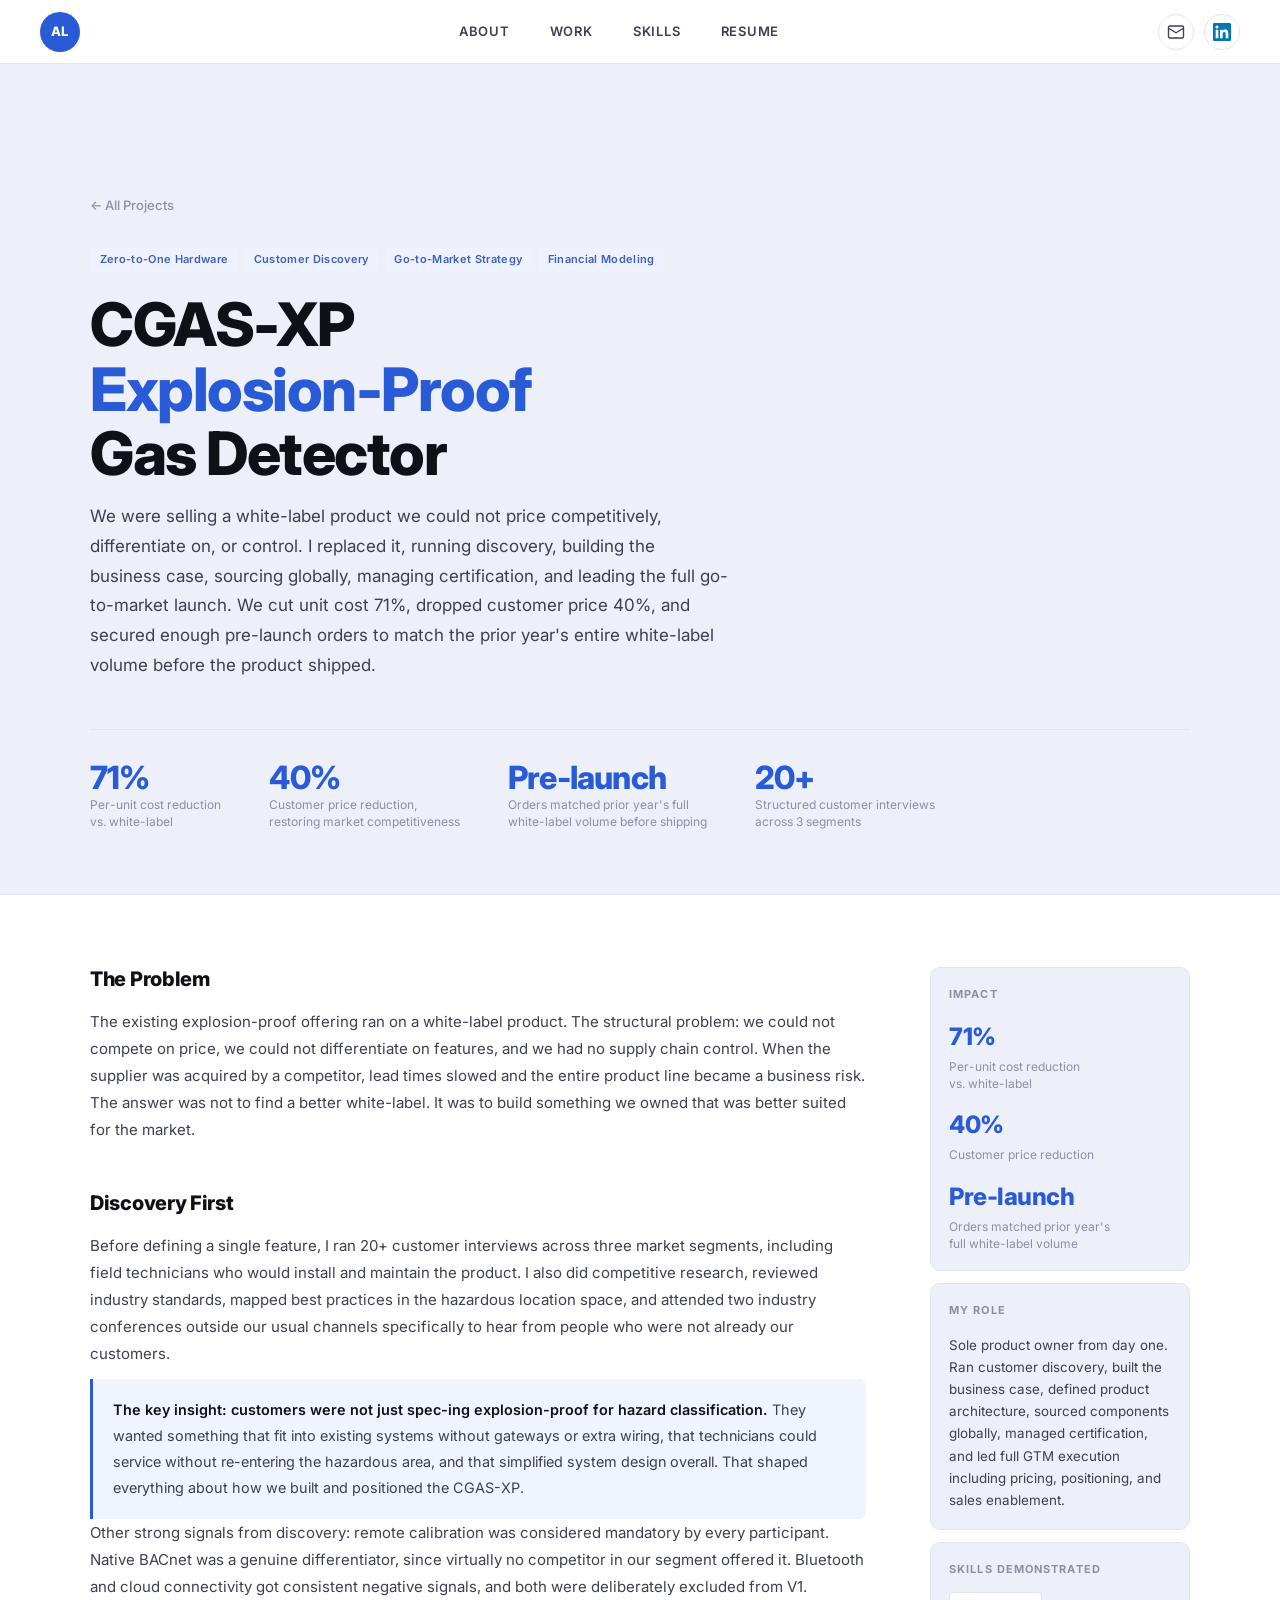
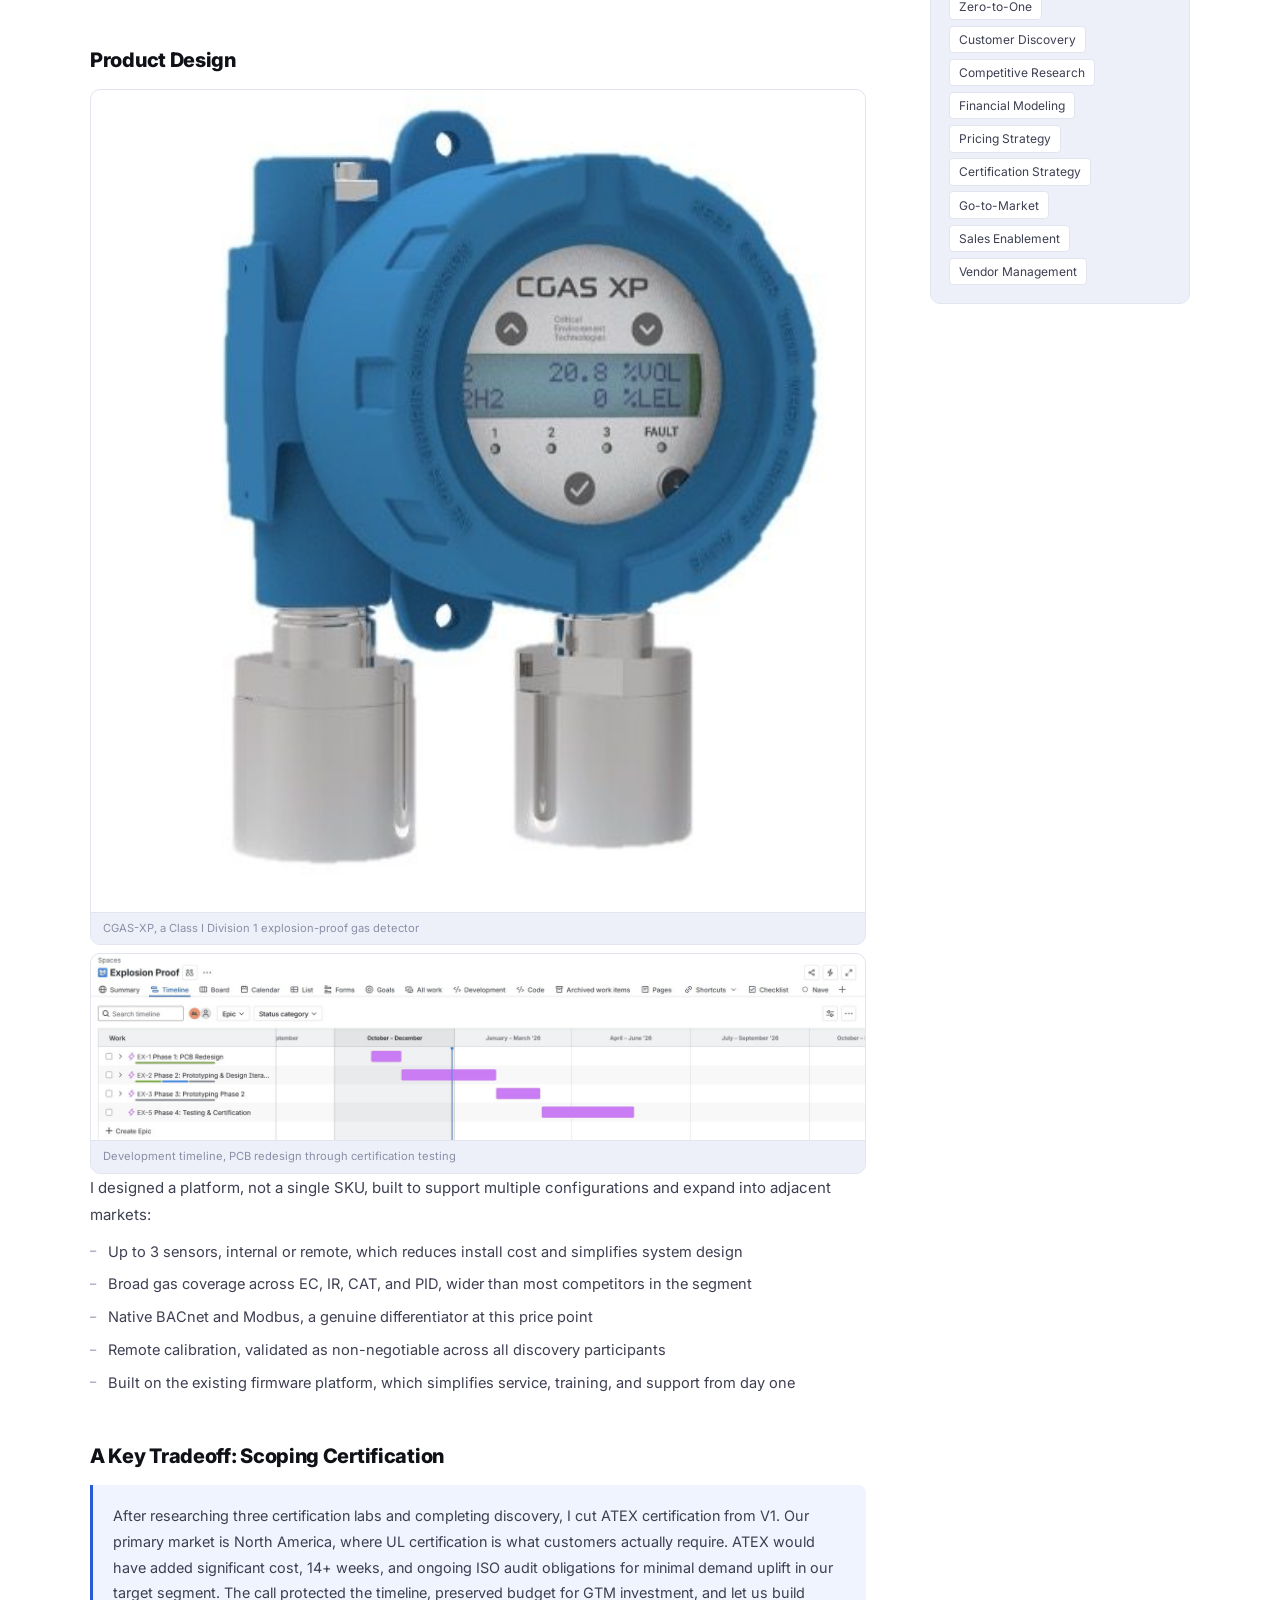
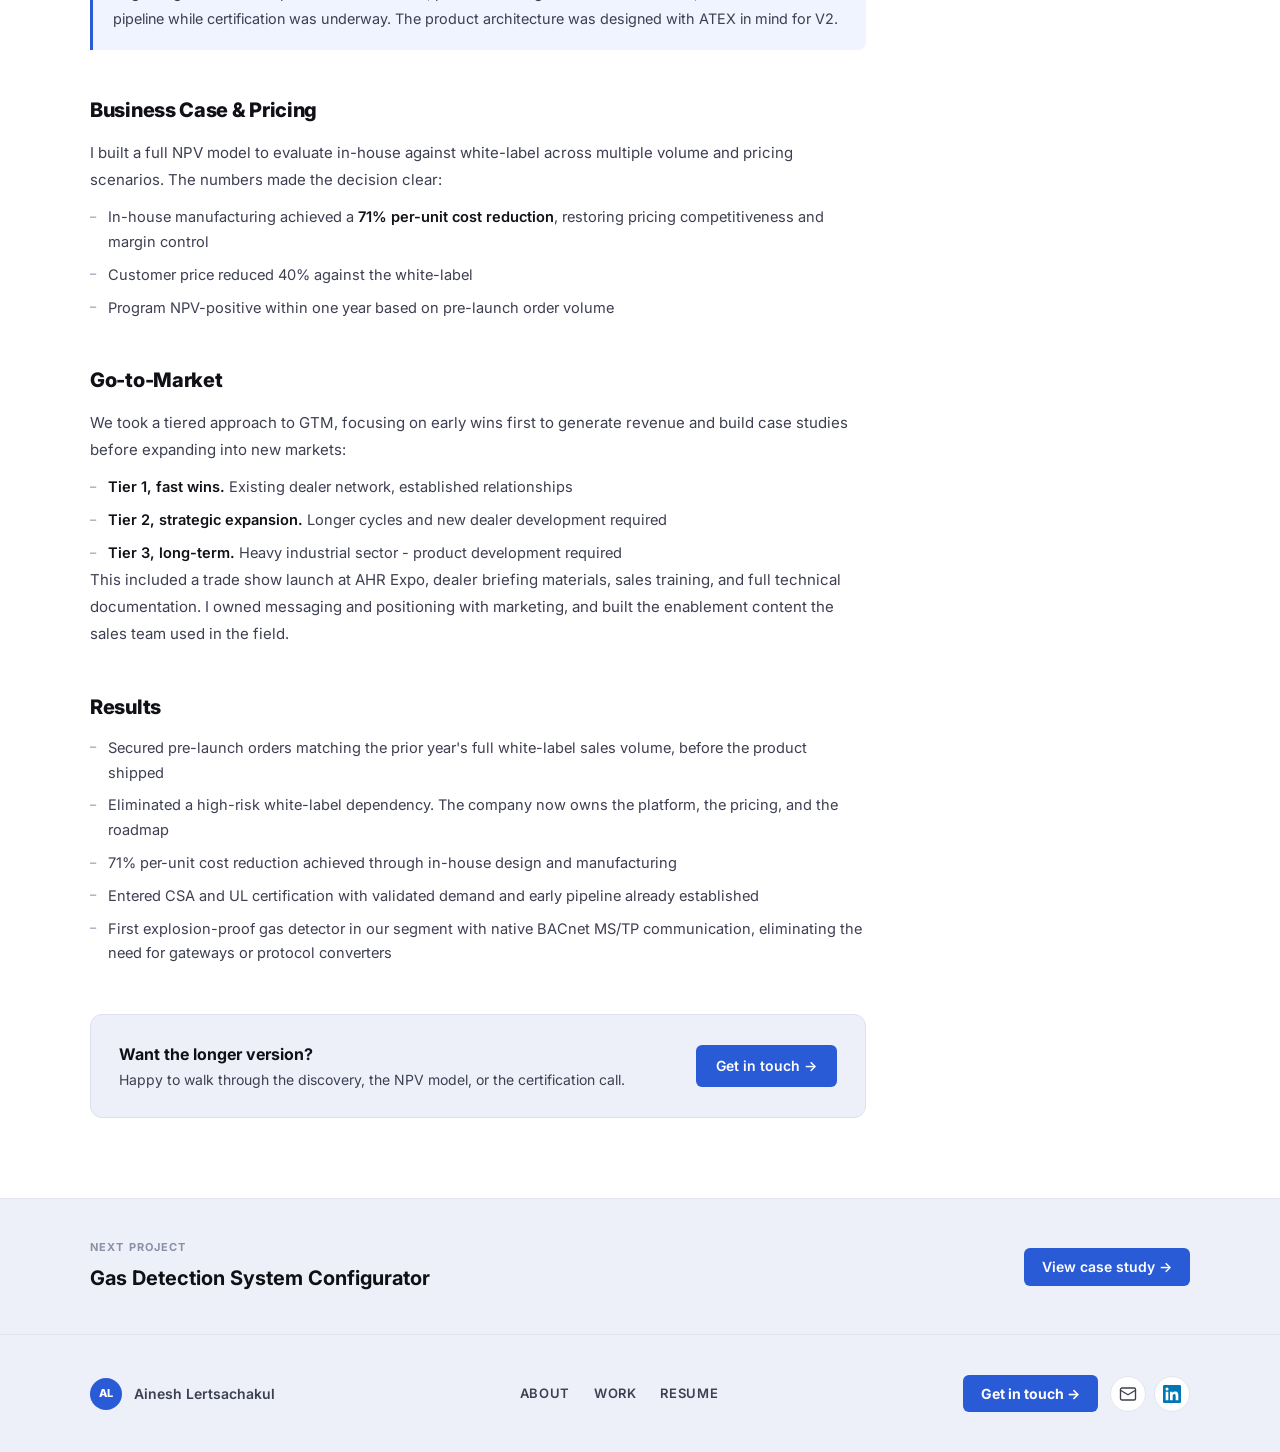
==== commit ba1fed2d: "Update cgas-xp.html" ====
--- a/work/cgas-xp.html
+++ b/work/cgas-xp.html
@@ -133,9 +133,9 @@
     <h2>Go-to-Market</h2>
     <p>We took a tiered approach to GTM, focusing on early wins first to generate revenue and build case studies before expanding into new markets:</p>
     <ul>
-      <li><strong>Tier 1, fast wins.</strong> Existing dealer network, established relationships, near-term pipeline including distilleries, fleet, and boiler rooms</li>
-      <li><strong>Tier 2, strategic expansion.</strong> Wastewater, chemical processing, and midstream, with longer cycles and new dealer development required</li>
-      <li><strong>Tier 3, long-term.</strong> Offshore and premium industrial, which requires ATEX and is planned for V2</li>
+      <li><strong>Tier 1, fast wins.</strong> Existing dealer network, established relationships</li>
+      <li><strong>Tier 2, strategic expansion.</strong> Longer cycles and new dealer development required</li>
+      <li><strong>Tier 3, long-term.</strong> Heavy industrial sector - product development required</li>
     </ul>
     <p>This included a trade show launch at AHR Expo, dealer briefing materials, sales training, and full technical documentation. I owned messaging and positioning with marketing, and built the enablement content the sales team used in the field.</p>
   </div>
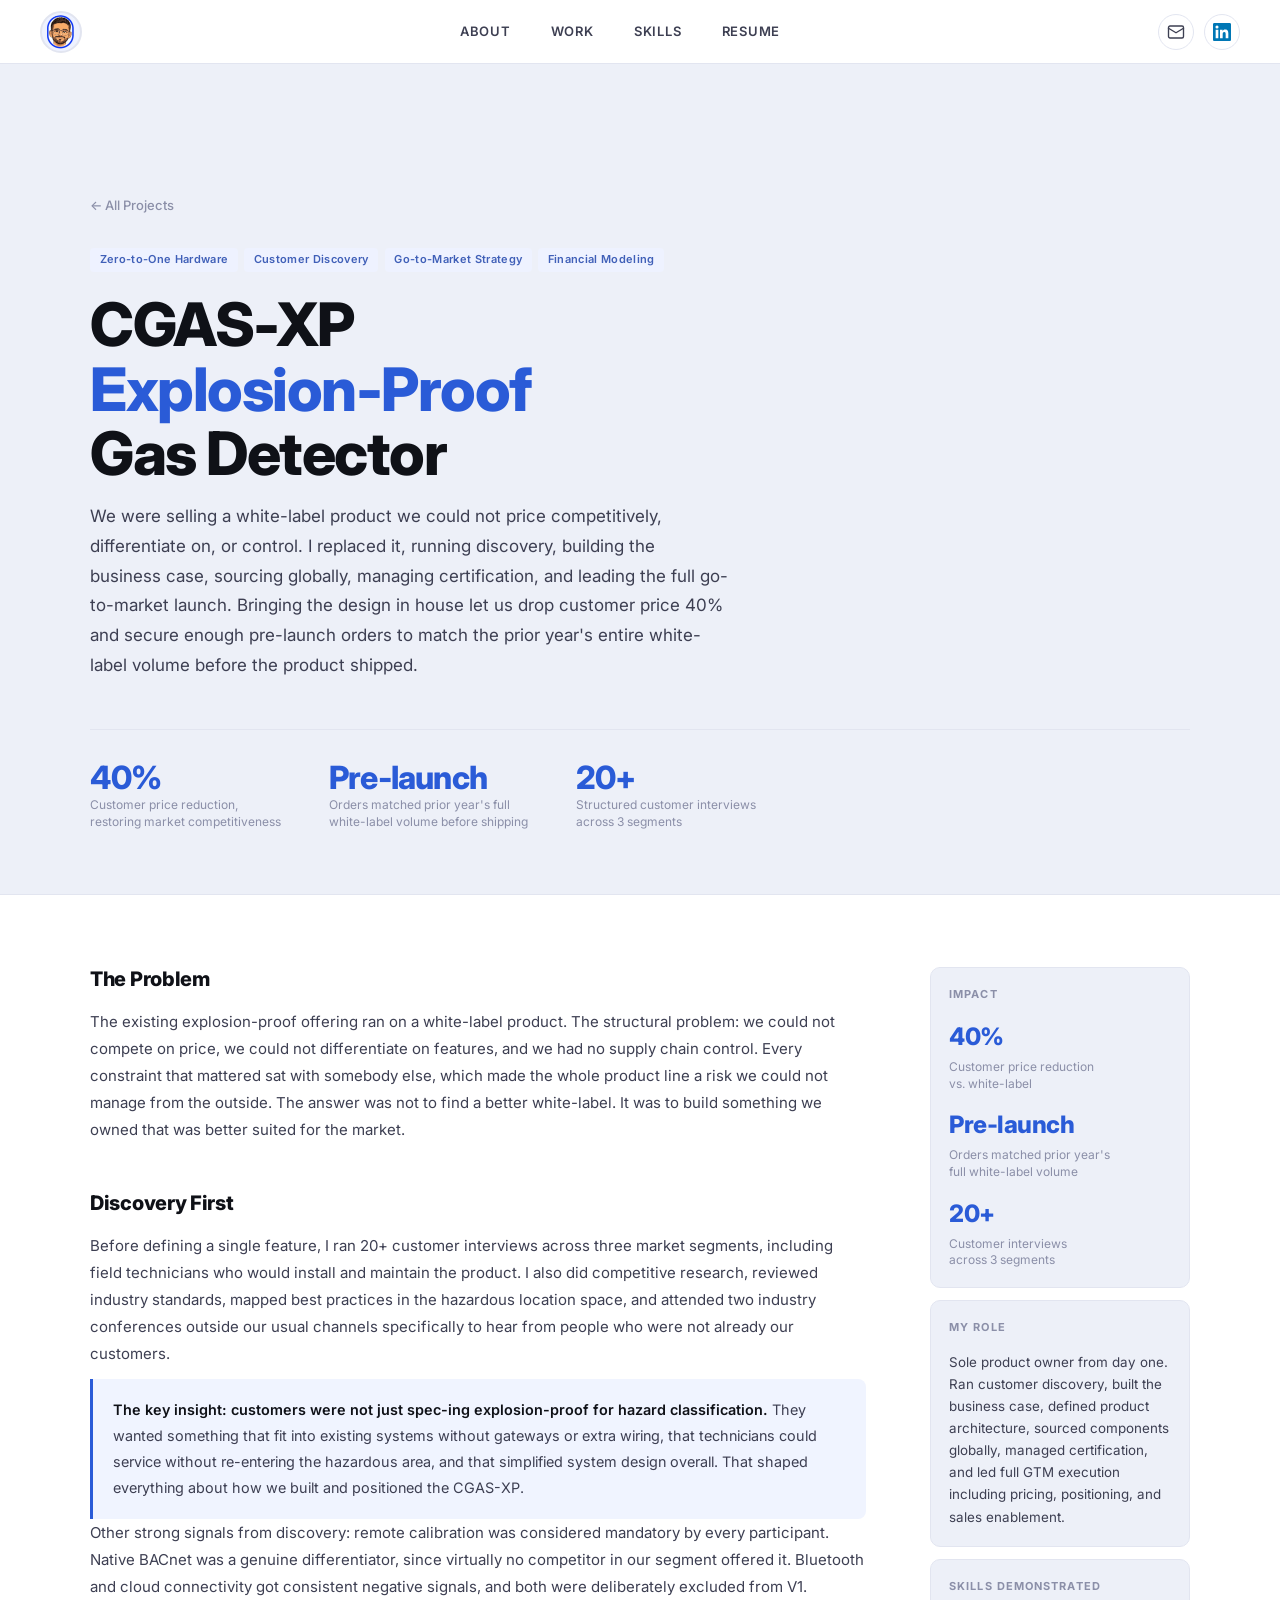
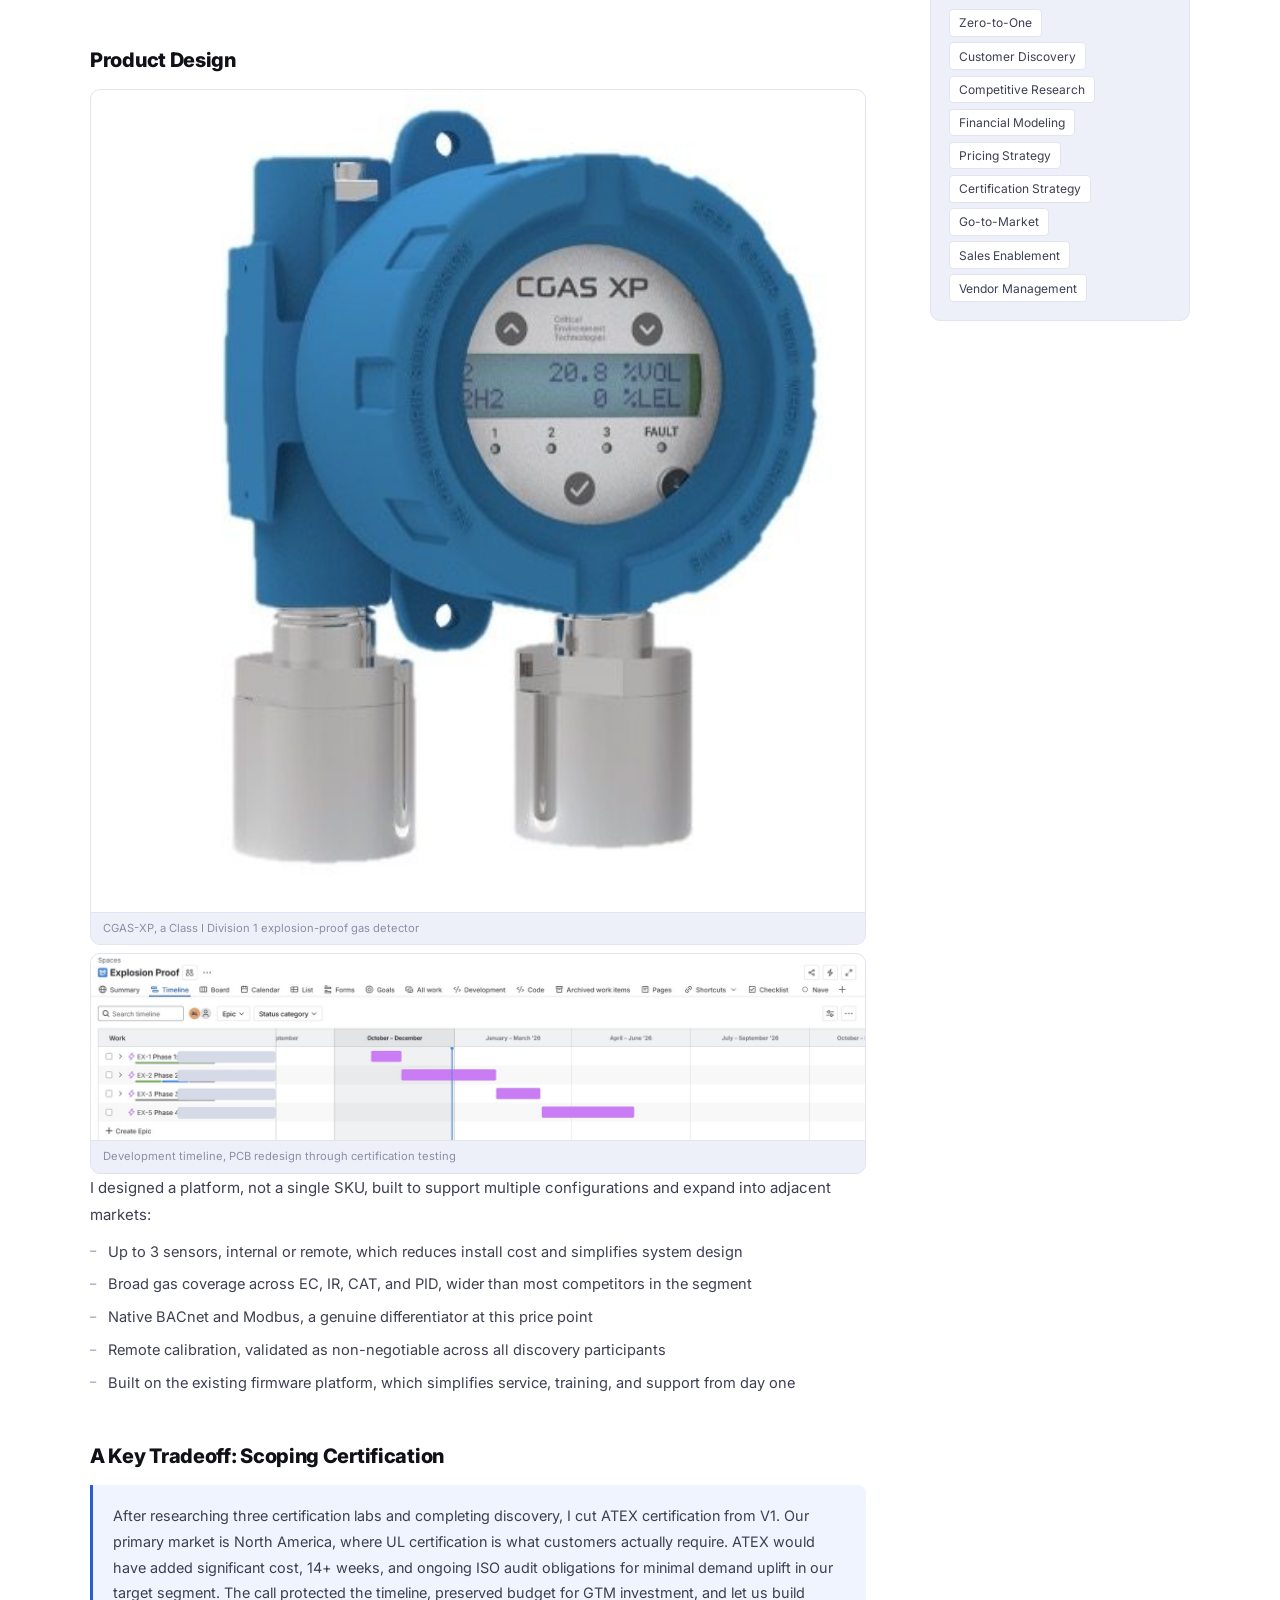
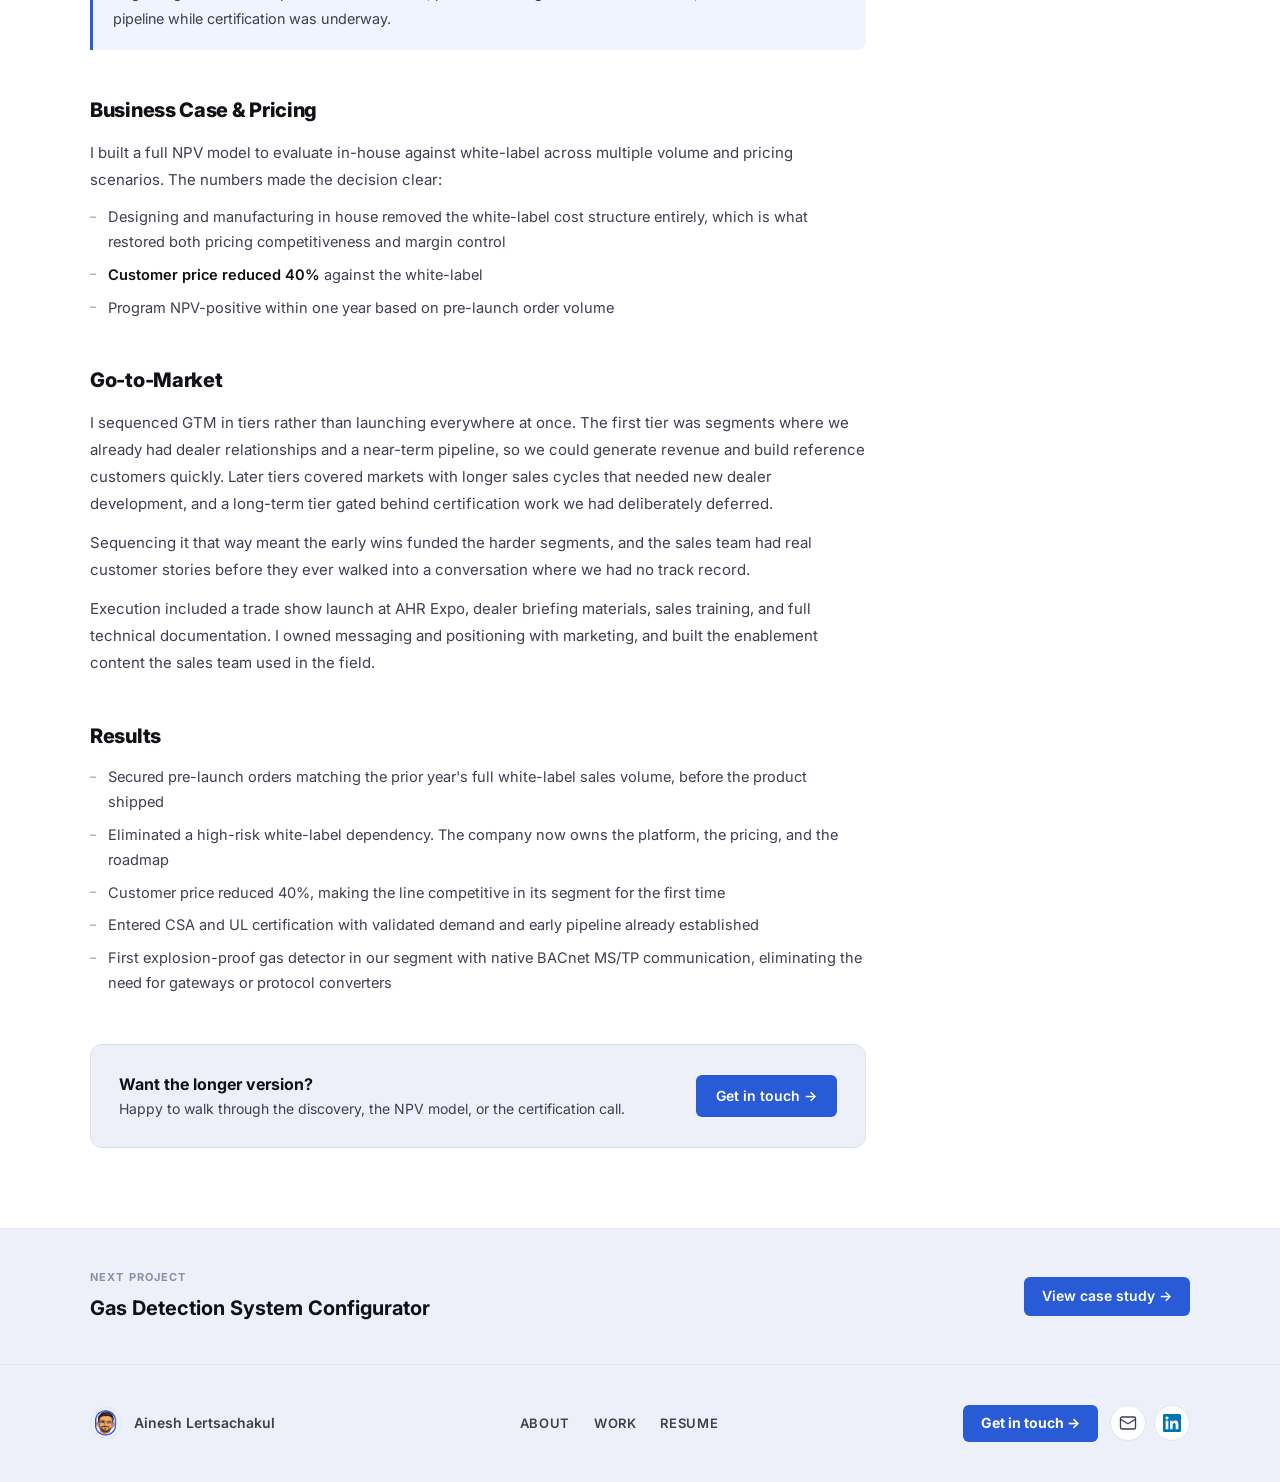
==== commit 403e91da: "Add files via upload" ====
--- a/work/cgas-xp.html
+++ b/work/cgas-xp.html
@@ -4,12 +4,12 @@
 <meta charset="utf-8"/>
 <meta name="viewport" content="width=device-width, initial-scale=1.0"/>
 <title>CGAS-XP, Explosion-Proof Gas Detector | Ainesh Lertsachakul</title>
-<meta name="description" content="Zero-to-one hardware program replacing a white-label gas detector with an in-house design. Discovery across three segments, an NPV-backed business case, a scoped certification tradeoff, and a tiered go-to-market."/>
+<meta name="description" content="Zero-to-one hardware program replacing a white-label gas detector with an in-house design. Discovery across three segments, an NPV-backed business case, a scoped certification tradeoff, and a sequenced go-to-market."/>
 <link rel="canonical" href="https://aineshl.github.io/portfolio/work/cgas-xp.html"/>
 <meta property="og:type" content="article"/>
 <meta property="og:url" content="https://aineshl.github.io/portfolio/work/cgas-xp.html"/>
 <meta property="og:title" content="CGAS-XP, Explosion-Proof Gas Detector | Ainesh Lertsachakul"/>
-<meta property="og:description" content="Replacing a white-label product we could not price, differentiate, or control. 71% unit cost reduction and pre-launch orders matching the prior year."/>
+<meta property="og:description" content="Replacing a white-label product we could not price, differentiate, or control. 40% customer price reduction and pre-launch orders matching the prior year."/>
 <meta property="og:image" content="https://aineshl.github.io/portfolio/assets/og-image.png"/>
 <meta name="twitter:card" content="summary_large_image"/>
 <meta name="twitter:image" content="https://aineshl.github.io/portfolio/assets/og-image.png"/>
@@ -26,7 +26,7 @@
 <a href="#case" class="skip-link">Skip to case study</a>
 
 <nav class="nav">
-  <a href="../index.html" class="nav-logo" aria-label="Ainesh Lertsachakul, home"><span class="monogram">AL</span></a>
+  <a href="../index.html" class="nav-logo" aria-label="Ainesh Lertsachakul, home"><img src="../assets/avatar.png" alt="Ainesh"/></a>
   <div class="nav-center">
     <a href="../index.html#about">ABOUT</a>
     <a href="../index.html#work">WORK</a>
@@ -64,9 +64,8 @@
       <span class="case-tag">Financial Modeling</span>
     </div>
     <h1 class="case-h1">CGAS-XP<br/><span class="blue">Explosion-Proof</span><br/>Gas Detector</h1>
-    <p class="case-sub">We were selling a white-label product we could not price competitively, differentiate on, or control. I replaced it, running discovery, building the business case, sourcing globally, managing certification, and leading the full go-to-market launch. We cut unit cost 71%, dropped customer price 40%, and secured enough pre-launch orders to match the prior year's entire white-label volume before the product shipped.</p>
+    <p class="case-sub">We were selling a white-label product we could not price competitively, differentiate on, or control. I replaced it, running discovery, building the business case, sourcing globally, managing certification, and leading the full go-to-market launch. Bringing the design in house let us drop customer price 40% and secure enough pre-launch orders to match the prior year's entire white-label volume before the product shipped.</p>
     <div class="case-kpis">
-      <div class="kpi"><span class="kpi-n">71%</span><span class="kpi-l">Per-unit cost reduction<br/>vs. white-label</span></div>
       <div class="kpi"><span class="kpi-n">40%</span><span class="kpi-l">Customer price reduction,<br/>restoring market competitiveness</span></div>
       <div class="kpi"><span class="kpi-n">Pre-launch</span><span class="kpi-l">Orders matched prior year's full<br/>white-label volume before shipping</span></div>
       <div class="kpi"><span class="kpi-n">20+</span><span class="kpi-l">Structured customer interviews<br/>across 3 segments</span></div>
@@ -80,7 +79,7 @@
 
   <div class="cs">
     <h2>The Problem</h2>
-    <p>The existing explosion-proof offering ran on a white-label product. The structural problem: we could not compete on price, we could not differentiate on features, and we had no supply chain control. When the supplier was acquired by a competitor, lead times slowed and the entire product line became a business risk. The answer was not to find a better white-label. It was to build something we owned that was better suited for the market.</p>
+    <p>The existing explosion-proof offering ran on a white-label product. The structural problem: we could not compete on price, we could not differentiate on features, and we had no supply chain control. Every constraint that mattered sat with somebody else, which made the whole product line a risk we could not manage from the outside. The answer was not to find a better white-label. It was to build something we owned that was better suited for the market.</p>
   </div>
 
   <div class="cs">
@@ -115,7 +114,7 @@
   <div class="cs">
     <h2>A Key Tradeoff: Scoping Certification</h2>
     <div class="callout">
-      <p>After researching three certification labs and completing discovery, I cut ATEX certification from V1. Our primary market is North America, where UL certification is what customers actually require. ATEX would have added significant cost, 14+ weeks, and ongoing ISO audit obligations for minimal demand uplift in our target segment. The call protected the timeline, preserved budget for GTM investment, and let us build pipeline while certification was underway. The product architecture was designed with ATEX in mind for V2.</p>
+      <p>After researching three certification labs and completing discovery, I cut ATEX certification from V1. Our primary market is North America, where UL certification is what customers actually require. ATEX would have added significant cost, 14+ weeks, and ongoing ISO audit obligations for minimal demand uplift in our target segment. The call protected the timeline, preserved budget for GTM investment, and let us build pipeline while certification was underway.</p>
     </div>
   </div>
 
@@ -123,21 +122,17 @@
     <h2>Business Case &amp; Pricing</h2>
     <p>I built a full NPV model to evaluate in-house against white-label across multiple volume and pricing scenarios. The numbers made the decision clear:</p>
     <ul>
-      <li>In-house manufacturing achieved a <strong>71% per-unit cost reduction</strong>, restoring pricing competitiveness and margin control</li>
-      <li>Customer price reduced 40% against the white-label</li>
+      <li>Designing and manufacturing in house removed the white-label cost structure entirely, which is what restored both pricing competitiveness and margin control</li>
+      <li><strong>Customer price reduced 40%</strong> against the white-label</li>
       <li>Program NPV-positive within one year based on pre-launch order volume</li>
     </ul>
   </div>
 
   <div class="cs">
     <h2>Go-to-Market</h2>
-    <p>We took a tiered approach to GTM, focusing on early wins first to generate revenue and build case studies before expanding into new markets:</p>
-    <ul>
-      <li><strong>Tier 1, fast wins.</strong> Existing dealer network, established relationships</li>
-      <li><strong>Tier 2, strategic expansion.</strong> Longer cycles and new dealer development required</li>
-      <li><strong>Tier 3, long-term.</strong> Heavy industrial sector - product development required</li>
-    </ul>
-    <p>This included a trade show launch at AHR Expo, dealer briefing materials, sales training, and full technical documentation. I owned messaging and positioning with marketing, and built the enablement content the sales team used in the field.</p>
+    <p>I sequenced GTM in tiers rather than launching everywhere at once. The first tier was segments where we already had dealer relationships and a near-term pipeline, so we could generate revenue and build reference customers quickly. Later tiers covered markets with longer sales cycles that needed new dealer development, and a long-term tier gated behind certification work we had deliberately deferred.</p>
+    <p>Sequencing it that way meant the early wins funded the harder segments, and the sales team had real customer stories before they ever walked into a conversation where we had no track record.</p>
+    <p>Execution included a trade show launch at AHR Expo, dealer briefing materials, sales training, and full technical documentation. I owned messaging and positioning with marketing, and built the enablement content the sales team used in the field.</p>
   </div>
 
   <div class="cs">
@@ -145,7 +140,7 @@
     <ul>
       <li>Secured pre-launch orders matching the prior year's full white-label sales volume, before the product shipped</li>
       <li>Eliminated a high-risk white-label dependency. The company now owns the platform, the pricing, and the roadmap</li>
-      <li>71% per-unit cost reduction achieved through in-house design and manufacturing</li>
+      <li>Customer price reduced 40%, making the line competitive in its segment for the first time</li>
       <li>Entered CSA and UL certification with validated demand and early pipeline already established</li>
       <li>First explosion-proof gas detector in our segment with native BACnet MS/TP communication, eliminating the need for gateways or protocol converters</li>
     </ul>
@@ -161,9 +156,9 @@
 <aside class="case-sidebar">
   <div class="side-card">
     <h4>Impact</h4>
-    <div class="s-stat"><span class="s-n">71%</span><span class="s-l">Per-unit cost reduction<br/>vs. white-label</span></div>
-    <div class="s-stat"><span class="s-n">40%</span><span class="s-l">Customer price reduction</span></div>
+    <div class="s-stat"><span class="s-n">40%</span><span class="s-l">Customer price reduction<br/>vs. white-label</span></div>
     <div class="s-stat"><span class="s-n">Pre-launch</span><span class="s-l">Orders matched prior year's<br/>full white-label volume</span></div>
+    <div class="s-stat"><span class="s-n">20+</span><span class="s-l">Customer interviews<br/>across 3 segments</span></div>
   </div>
   <div class="side-card">
     <h4>My Role</h4>
@@ -187,7 +182,7 @@
 <footer class="footer">
   <div class="footer-inner">
     <div class="footer-brand">
-      <span class="monogram">AL</span>
+      <img src="../assets/avatar.png" alt="" class="footer-avatar"/>
       <span class="footer-name">Ainesh Lertsachakul</span>
     </div>
     <nav class="footer-nav" aria-label="Footer">
--- a/style.css
+++ b/style.css
@@ -44,12 +44,12 @@
   padding:0 2.5rem;
 }
 .nav-logo{flex-shrink:0;display:flex;align-items:center}
-.monogram{
-  width:40px;height:40px;border-radius:50%;
-  background:var(--blue);color:#fff;
-  display:flex;align-items:center;justify-content:center;
-  font-size:.8125rem;font-weight:800;letter-spacing:.02em;
-  flex-shrink:0;
+.nav-logo img{
+  width:42px;height:42px;border-radius:50%;
+  object-fit:contain;object-position:center;
+  background:#eef2ff;
+  border:2px solid var(--border);
+  padding:2px;
 }
 .nav-center{
   flex:1;display:flex;align-items:center;justify-content:center;
@@ -661,7 +661,13 @@
   flex-wrap:wrap;gap:1.25rem;
 }
 .footer-brand{display:flex;align-items:center;gap:.75rem}
-.footer-brand .monogram{width:32px;height:32px;font-size:.6875rem}
+.footer-avatar{
+  width:32px;height:32px;border-radius:50%;
+  object-fit:contain;object-position:center;
+  border:1.5px solid var(--border);
+  background:#eef2ff;
+  padding:2px;
+}
 .footer-name{font-size:.875rem;font-weight:600;color:var(--text-2)}
 .footer-nav{display:flex;flex-wrap:wrap;gap:1.5rem}
 .footer-nav a{
